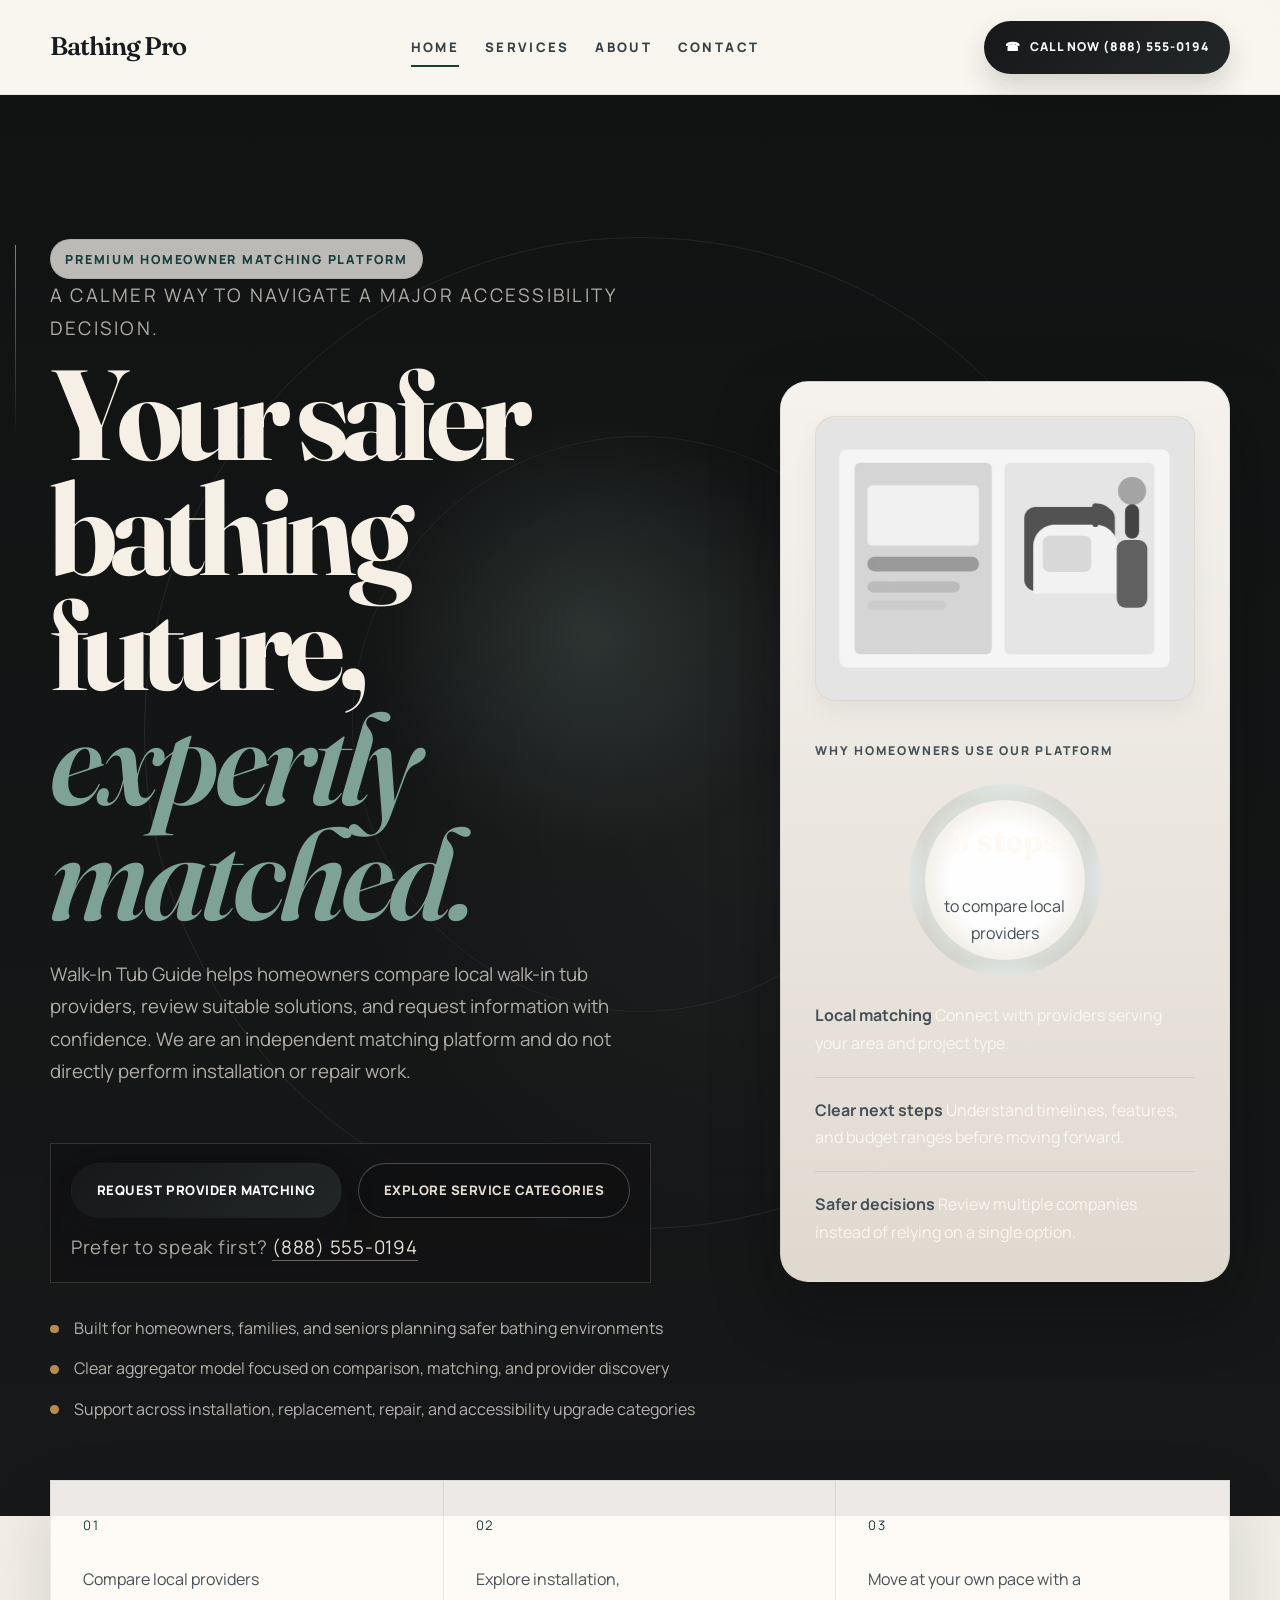
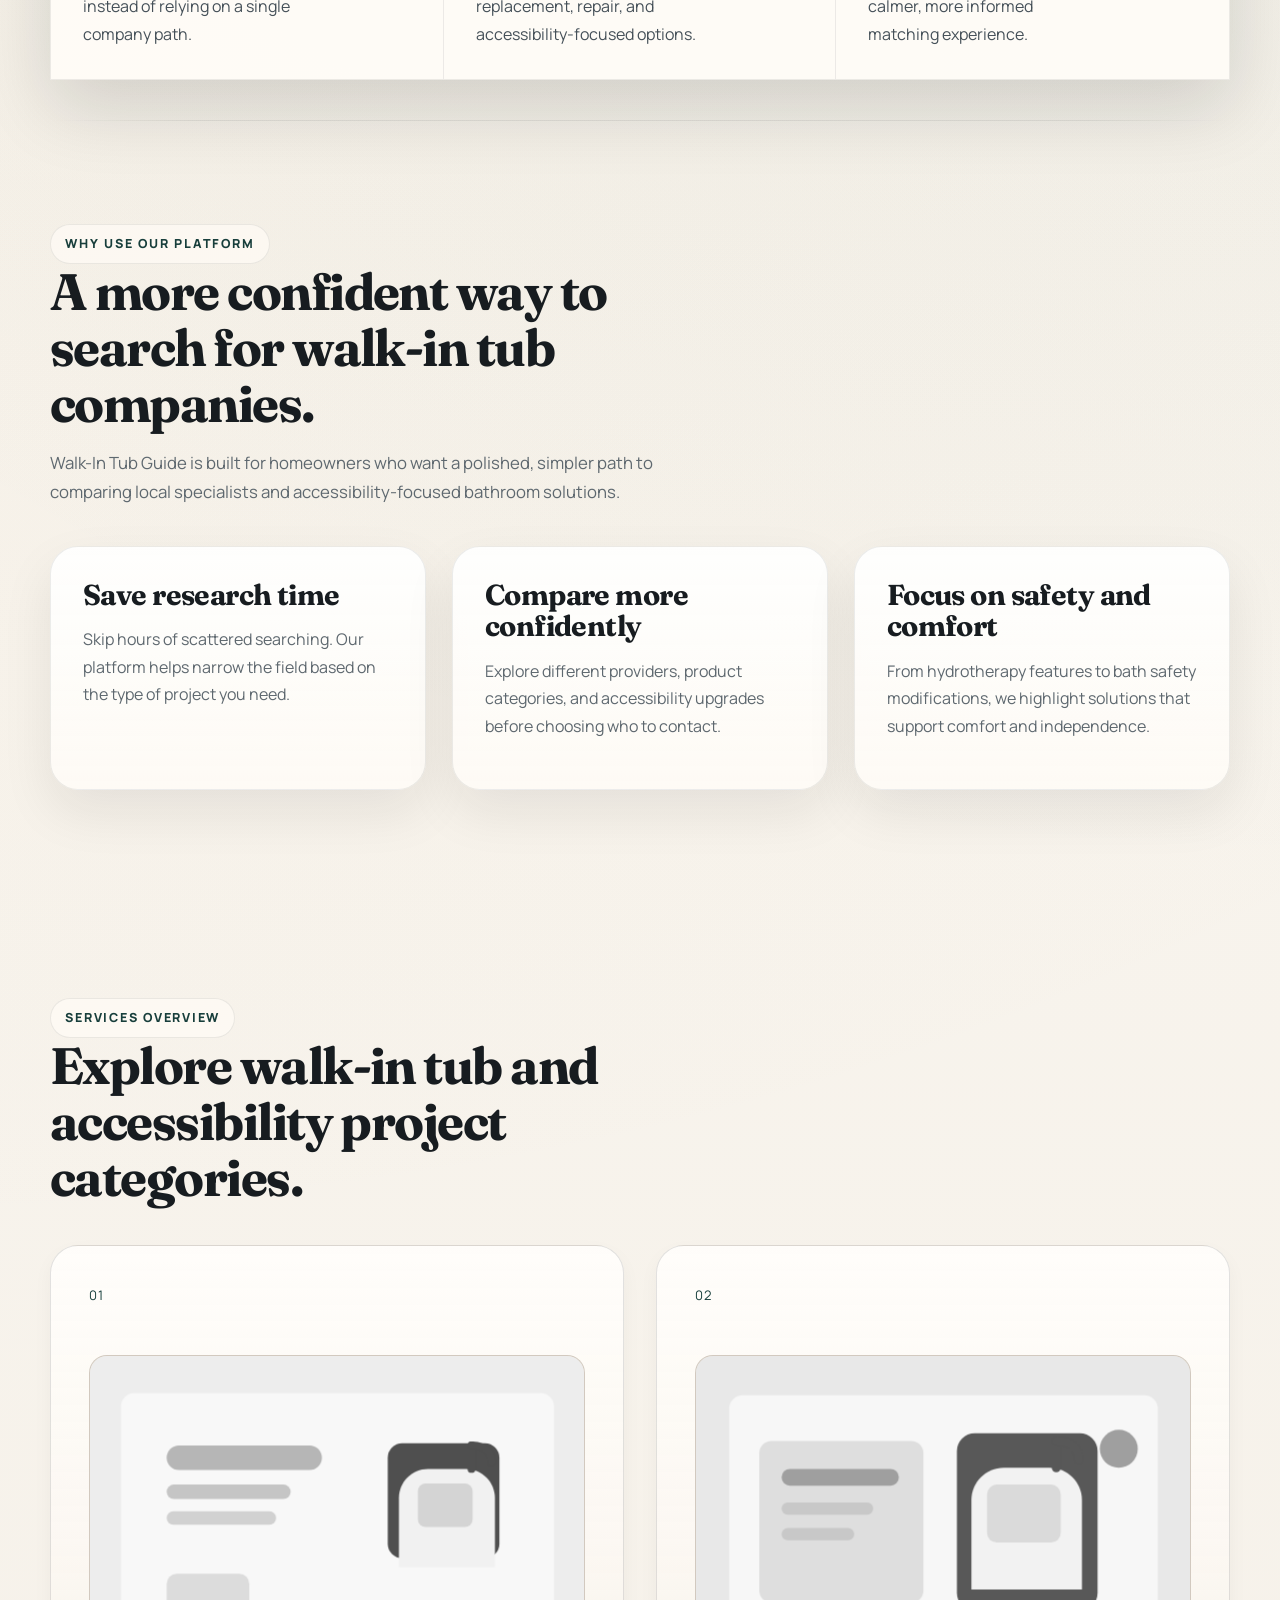
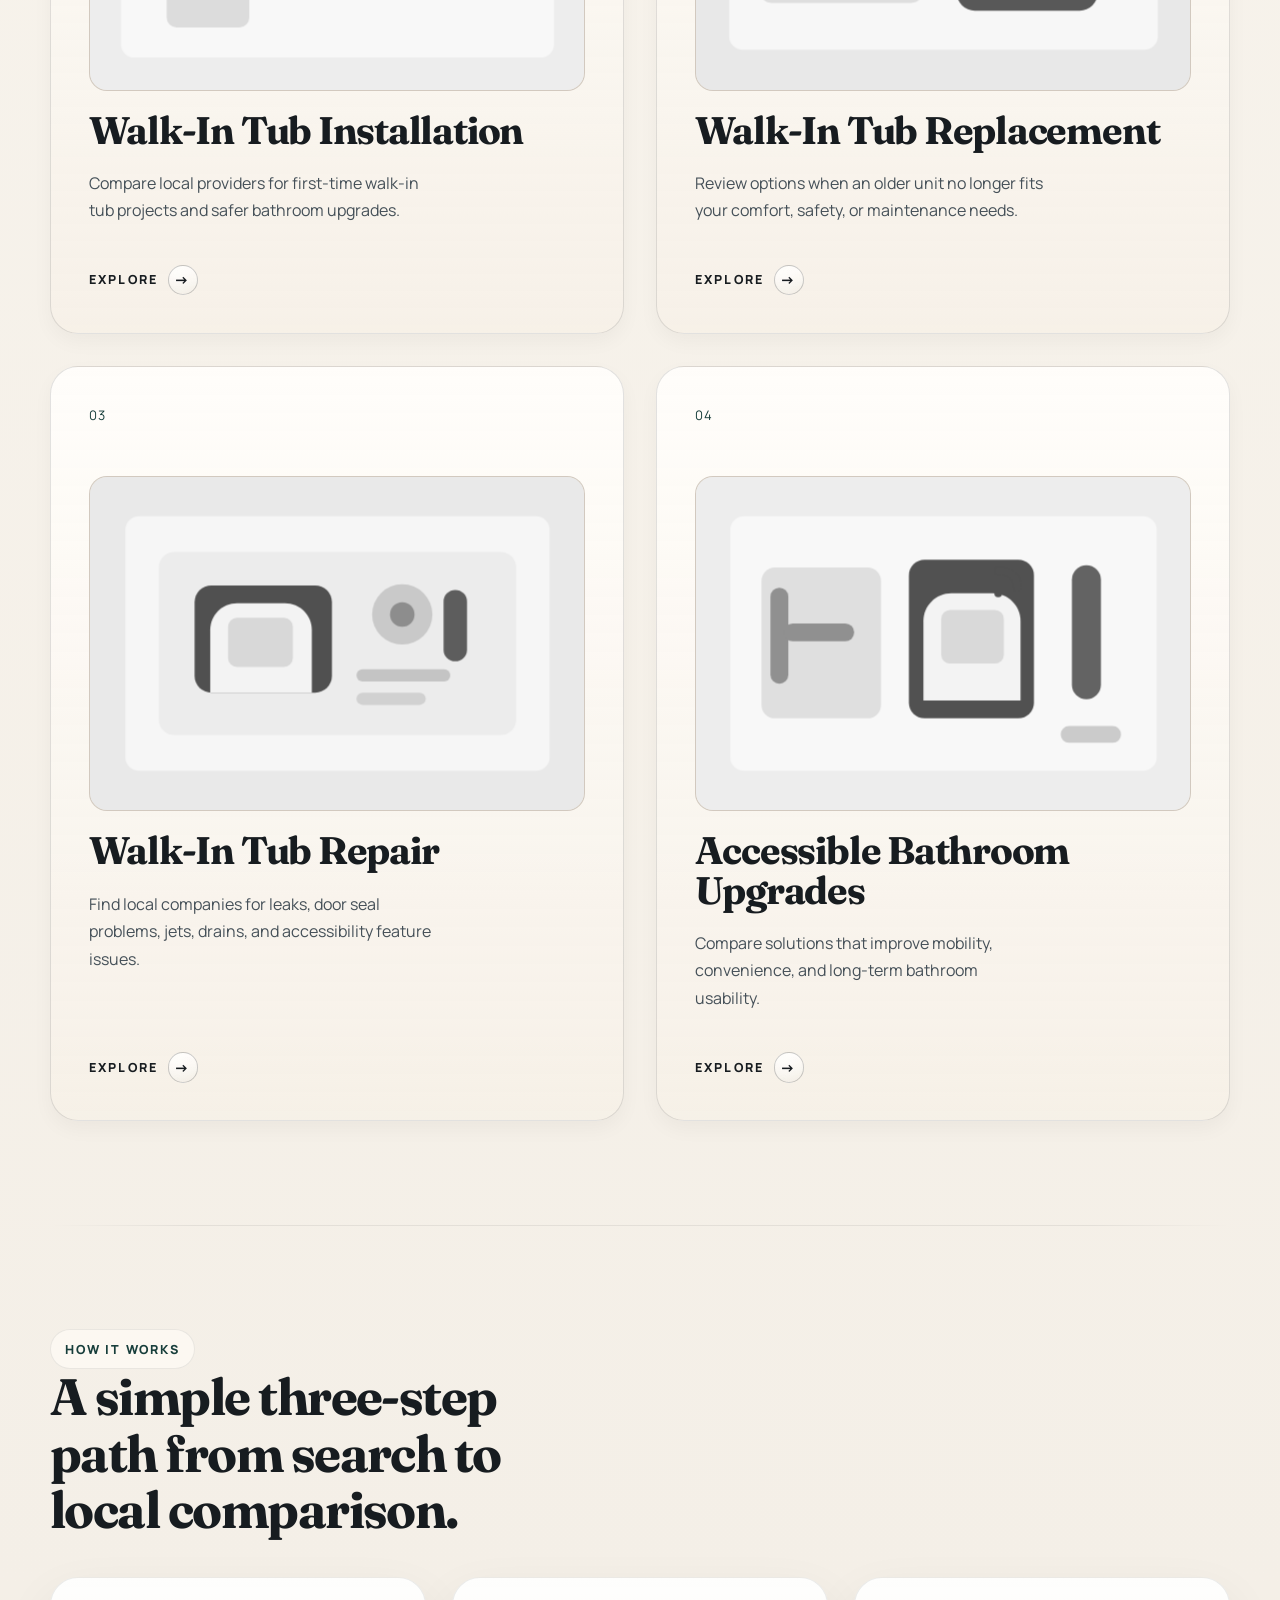
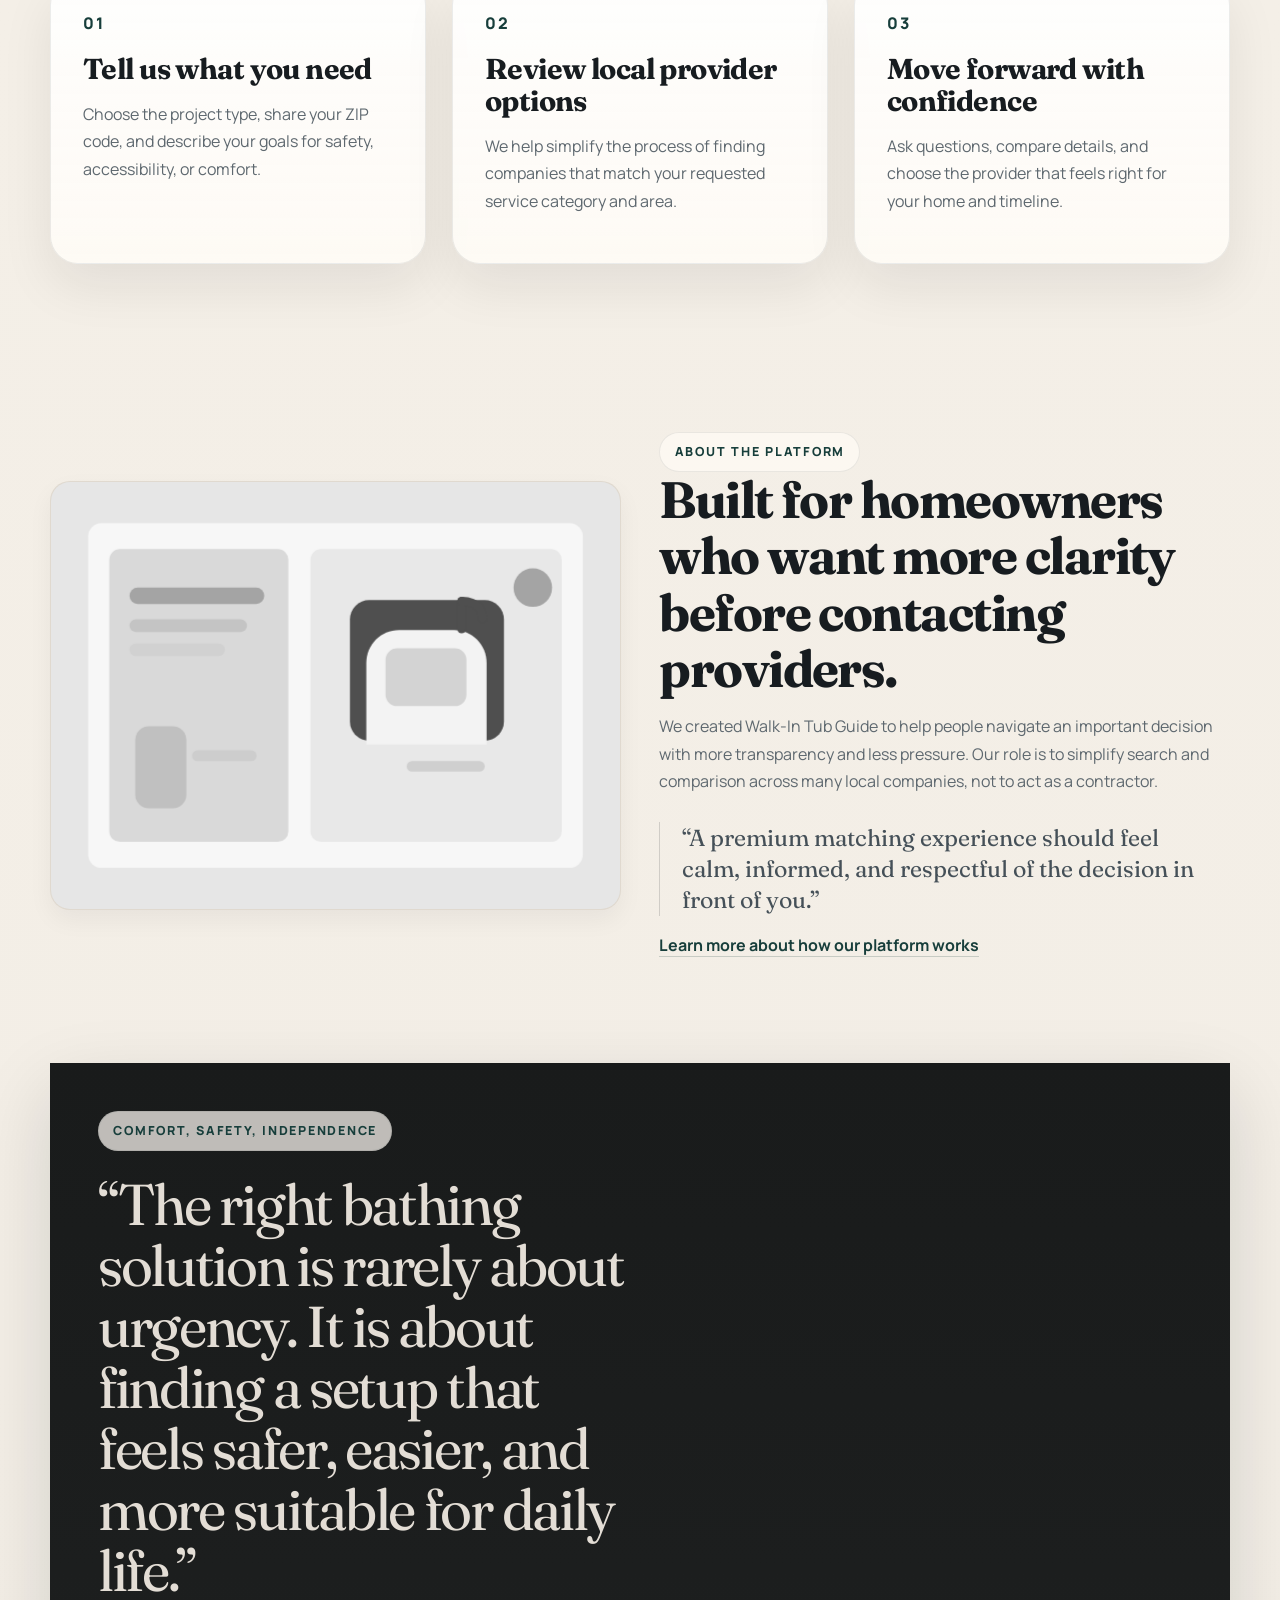
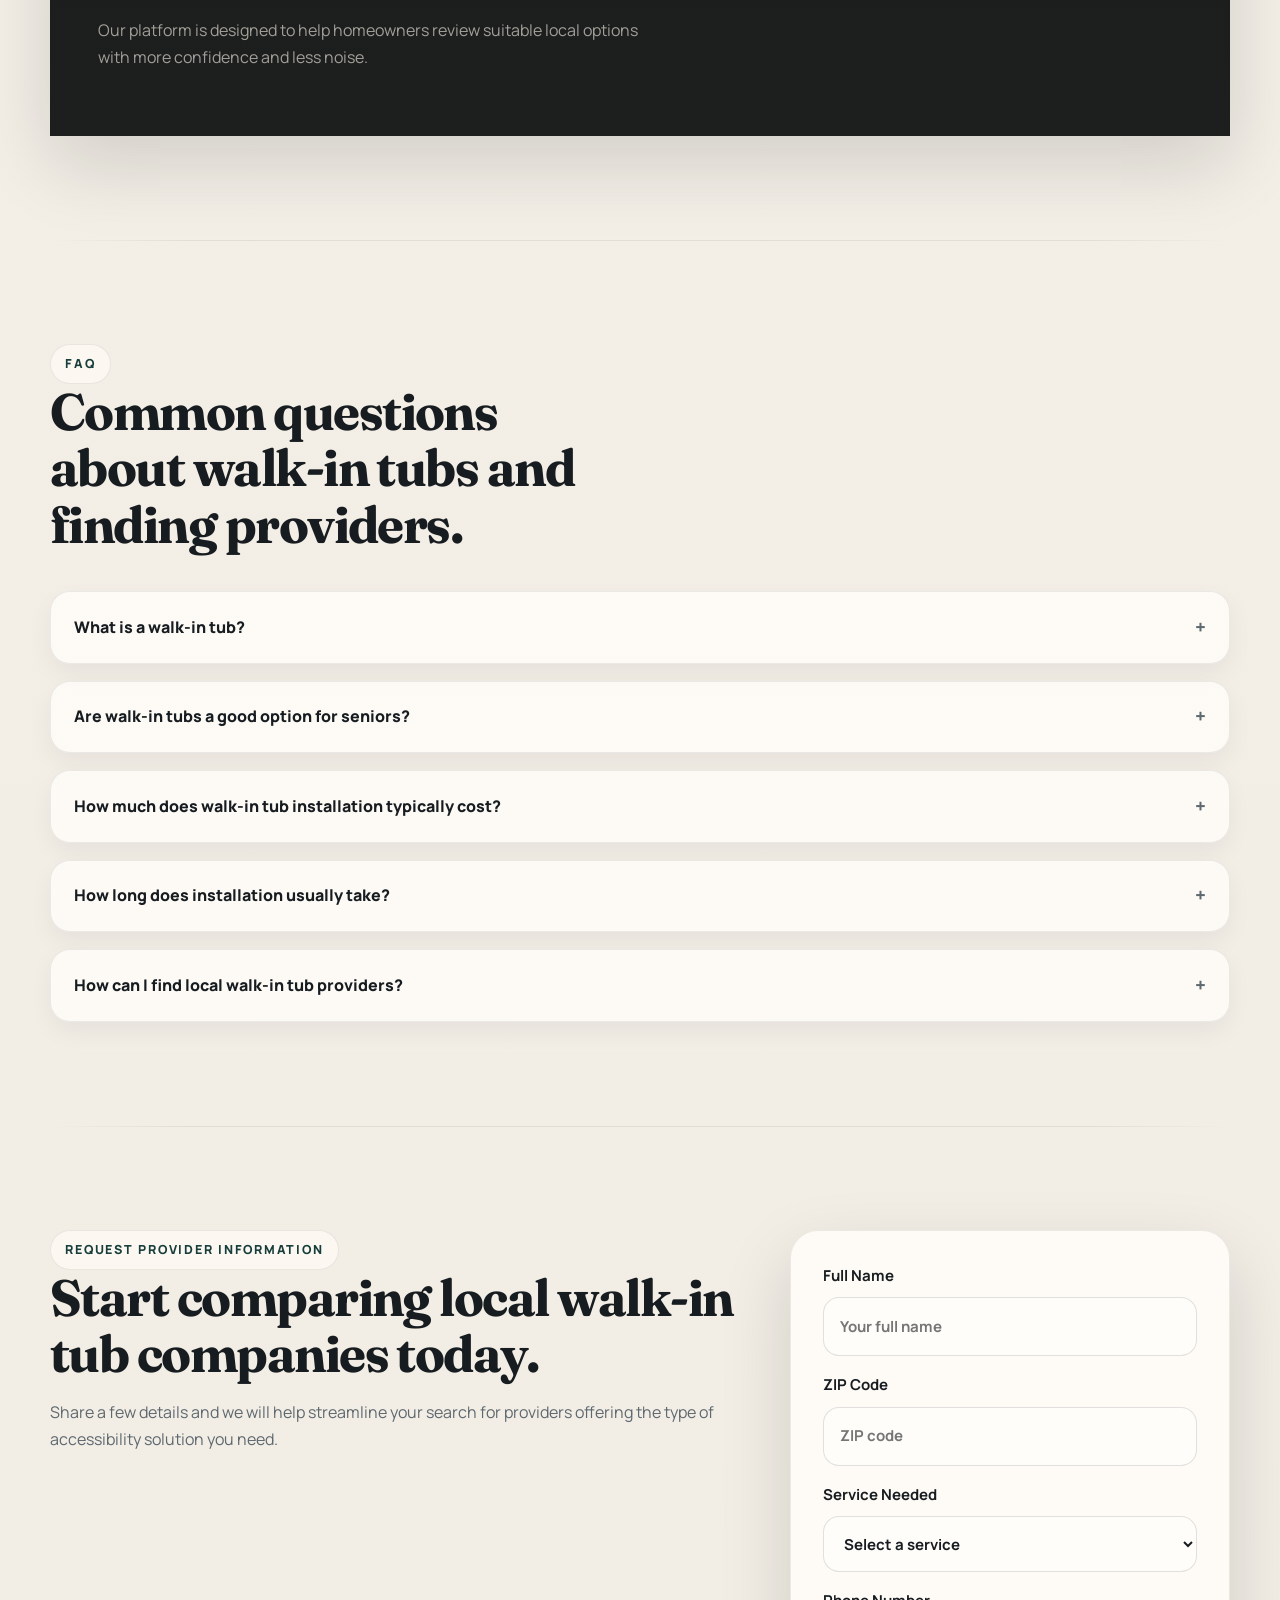
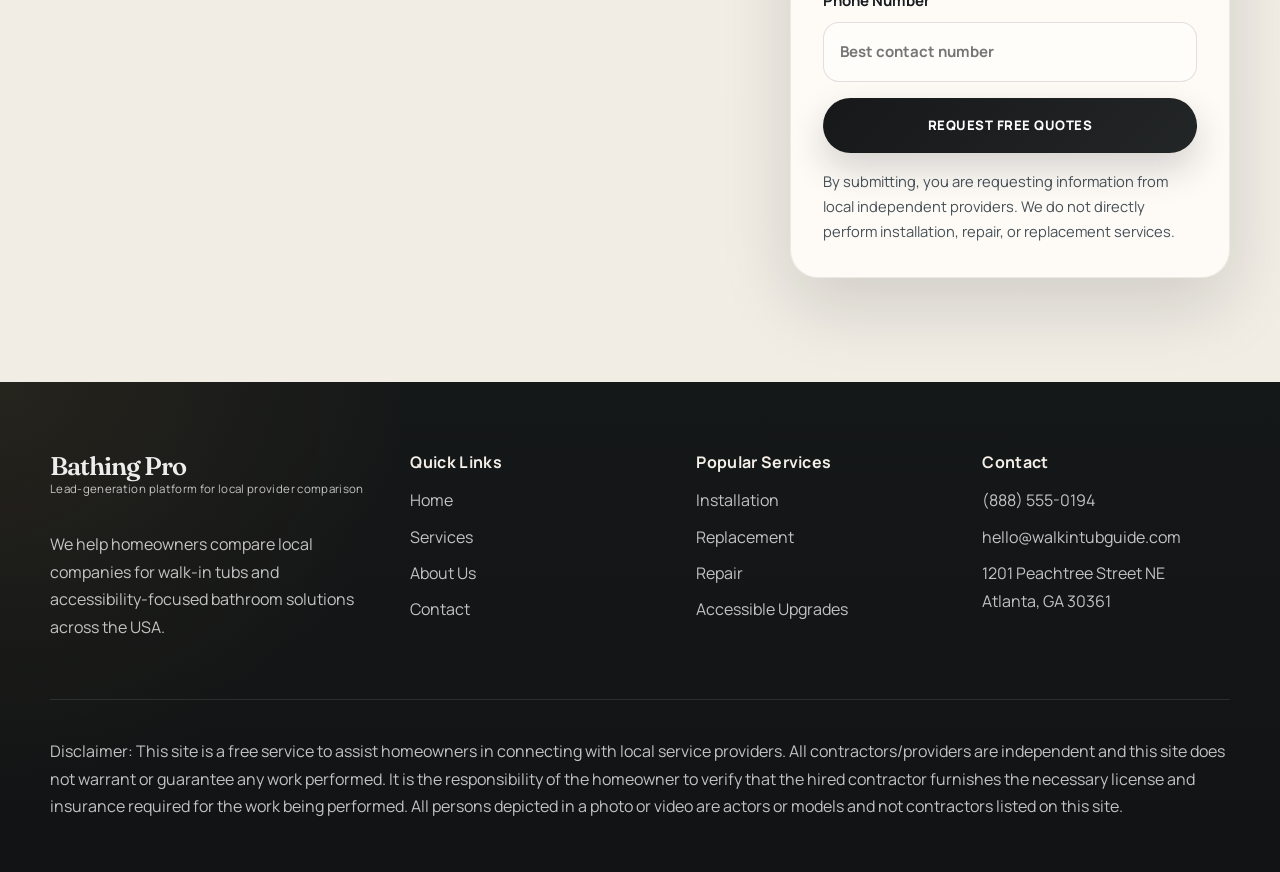
==== index.html @ f634298e "add structure and styles" ====
<!DOCTYPE html>
<html lang="en">
<head>
  <meta charset="UTF-8">
  <meta name="viewport" content="width=device-width, initial-scale=1.0">
  <title>Walk-In Tub Guide | Compare Local Walk-In Tub Providers</title>
  <meta name="description" content="Walk-In Tub Guide helps homeowners compare local walk-in tub providers, accessibility upgrades, and safer bathing solutions across the USA.">
  <link rel="preconnect" href="https://fonts.googleapis.com">
  <link rel="preconnect" href="https://fonts.gstatic.com" crossorigin>
  <link href="https://fonts.googleapis.com/css2?family=Manrope:wght@400;500;600;700;800&family=Fraunces:opsz,wght@9..144,600;9..144,700&display=swap" rel="stylesheet">
  <link rel="stylesheet" href="assets/css/style.css">
  <link rel="stylesheet" href="assets/css/home.css">
</head>
<body data-page="home">
  <header class="site-header">
    <div class="container header-shell">
      <a class="brand" href="index.html" aria-label="Bathing Pro home">
        <span class="brand-mark">WT</span>
        <span class="brand-text">
          <strong>Bathing Pro</strong>
          <small>Compare local providers with confidence</small>
        </span>
      </a>
      <nav class="site-nav" id="site-nav" aria-label="Primary navigation">
        <a href="index.html" class="is-active">Home</a>
        <a href="services.html">Services</a>
        <a href="about.html">About</a>
        <a href="contact.html">Contact</a>
      </nav>
      <div class="header-actions">
        <a class="header-phone mobile-phone" href="tel:+18885550194" aria-label="Call now">
          <span aria-hidden="true">☎</span>
        </a>
        <a class="header-phone desktop-phone" href="tel:+18885550194">
          <span aria-hidden="true">☎</span>
          <span>Call Now (888) 555-0194</span>
        </a>
        <button class="nav-toggle" type="button" aria-expanded="false" aria-controls="site-nav" aria-label="Open menu">
          <span></span>
          <span></span>
          <span></span>
        </button>
      </div>
    </div>
  </header>

  <main>
    <section class="hero-section">
      <div class="container hero-grid">
        <div class="hero-copy">
          <span class="eyebrow">Premium homeowner matching platform</span>
          <p class="hero-intro">A calmer way to navigate a major accessibility decision.</p>
          <h1>Your safer bathing future, <span class="hero-accent">expertly matched.</span></h1>
          <p>Walk-In Tub Guide helps homeowners compare local walk-in tub providers, review suitable solutions, and request information with confidence. We are an independent matching platform and do not directly perform installation or repair work.</p>
          <div class="hero-cta-cluster">
            <div class="hero-actions">
              <a class="btn btn-primary" href="#lead-form">Request Provider Matching</a>
              <a class="btn btn-secondary" href="services.html">Explore Service Categories</a>
            </div>
            <p class="hero-cta-note">Prefer to speak first? <a href="tel:+18885550194">(888) 555-0194</a></p>
          </div>
          <ul class="hero-points">
            <li>Built for homeowners, families, and seniors planning safer bathing environments</li>
            <li>Clear aggregator model focused on comparison, matching, and provider discovery</li>
            <li>Support across installation, replacement, repair, and accessibility upgrade categories</li>
          </ul>
        </div>
        <aside class="hero-card">
          <figure class="editorial-image">
            <img src="assets/images/hero-bathroom.svg" alt="Illustrated premium accessible bathroom with a walk-in tub and warm lighting.">
          </figure>
          <div class="hero-card-body">
            <p class="card-label">Why homeowners use our platform</p>
            <div class="score-ring">
              <strong>3 steps</strong>
              <span>to compare local providers</span>
            </div>
            <div class="mini-stat">
              <strong>Local matching</strong>
              <span>Connect with providers serving your area and project type.</span>
            </div>
            <div class="mini-stat">
              <strong>Clear next steps</strong>
              <span>Understand timelines, features, and budget ranges before moving forward.</span>
            </div>
            <div class="mini-stat">
              <strong>Safer decisions</strong>
              <span>Review multiple companies instead of relying on a single option.</span>
            </div>
          </div>
        </aside>
      </div>
    </section>

    <section class="section value-strip-section">
      <div class="container">
        <div class="value-strip">
          <article class="value-item">
            <span>01</span>
            <p>Compare local providers instead of relying on a single company path.</p>
          </article>
          <article class="value-item">
            <span>02</span>
            <p>Explore installation, replacement, repair, and accessibility-focused options.</p>
          </article>
          <article class="value-item">
            <span>03</span>
            <p>Move at your own pace with a calmer, more informed matching experience.</p>
          </article>
        </div>
      </div>
    </section>

    <section class="section benefits-section">
      <div class="container">
        <div class="section-heading">
          <span class="eyebrow">Why use our platform</span>
          <h2>A more confident way to search for walk-in tub companies.</h2>
          <p>Walk-In Tub Guide is built for homeowners who want a polished, simpler path to comparing local specialists and accessibility-focused bathroom solutions.</p>
        </div>
        <div class="benefit-grid">
          <article class="feature-card">
            <h3>Save research time</h3>
            <p>Skip hours of scattered searching. Our platform helps narrow the field based on the type of project you need.</p>
          </article>
          <article class="feature-card">
            <h3>Compare more confidently</h3>
            <p>Explore different providers, product categories, and accessibility upgrades before choosing who to contact.</p>
          </article>
          <article class="feature-card">
            <h3>Focus on safety and comfort</h3>
            <p>From hydrotherapy features to bath safety modifications, we highlight solutions that support comfort and independence.</p>
          </article>
        </div>
      </div>
    </section>

    <section class="section">
      <div class="container">
        <div class="section-heading">
          <span class="eyebrow">Services overview</span>
          <h2>Explore walk-in tub and accessibility project categories.</h2>
        </div>
        <div class="service-overview-grid">
          <a class="service-overview-card" href="services/walk-in-tub-installation.html">
            <span class="service-card-number">01</span>
            <figure class="service-media">
              <img src="assets/images/service-installation.svg" alt="Illustrated walk-in tub installation scene with step-in tub and premium finishes.">
            </figure>
            <h3>Walk-In Tub Installation</h3>
            <p>Compare local providers for first-time walk-in tub projects and safer bathroom upgrades.</p>
            <span class="service-link">Explore</span>
          </a>
          <a class="service-overview-card" href="services/walk-in-tub-replacement.html">
            <span class="service-card-number">02</span>
            <figure class="service-media">
              <img src="assets/images/service-replacement.svg" alt="Illustrated replacement-ready accessible bathroom with upgraded walk-in tub styling.">
            </figure>
            <h3>Walk-In Tub Replacement</h3>
            <p>Review options when an older unit no longer fits your comfort, safety, or maintenance needs.</p>
            <span class="service-link">Explore</span>
          </a>
          <a class="service-overview-card" href="services/walk-in-tub-repair.html">
            <span class="service-card-number">03</span>
            <figure class="service-media">
              <img src="assets/images/service-repair.svg" alt="Illustrated close-up of premium walk-in tub controls and accessibility hardware.">
            </figure>
            <h3>Walk-In Tub Repair</h3>
            <p>Find local companies for leaks, door seal problems, jets, drains, and accessibility feature issues.</p>
            <span class="service-link">Explore</span>
          </a>
          <a class="service-overview-card" href="services/accessible-bathroom-upgrades.html">
            <span class="service-card-number">04</span>
            <figure class="service-media">
              <img src="assets/images/service-upgrades.svg" alt="Illustrated accessible bathroom upgrade concept with seating, grab bars, and warm materials.">
            </figure>
            <h3>Accessible Bathroom Upgrades</h3>
            <p>Compare solutions that improve mobility, convenience, and long-term bathroom usability.</p>
            <span class="service-link">Explore</span>
          </a>
        </div>
      </div>
    </section>

    <section class="section how-section">
      <div class="container">
        <div class="section-heading">
          <span class="eyebrow">How it works</span>
          <h2>A simple three-step path from search to local comparison.</h2>
        </div>
        <div class="steps-grid">
          <article class="step-card">
            <span>01</span>
            <h3>Tell us what you need</h3>
            <p>Choose the project type, share your ZIP code, and describe your goals for safety, accessibility, or comfort.</p>
          </article>
          <article class="step-card">
            <span>02</span>
            <h3>Review local provider options</h3>
            <p>We help simplify the process of finding companies that match your requested service category and area.</p>
          </article>
          <article class="step-card">
            <span>03</span>
            <h3>Move forward with confidence</h3>
            <p>Ask questions, compare details, and choose the provider that feels right for your home and timeline.</p>
          </article>
        </div>
      </div>
    </section>

    <section class="section about-preview">
      <div class="container split-panel">
        <div class="about-visual">
          <figure class="editorial-image editorial-image-large">
            <img src="assets/images/lifestyle-accessibility.svg" alt="Illustrated calm, upscale accessible bathroom interior designed for comfort and independence.">
          </figure>
        </div>
        <div class="about-copy">
          <span class="eyebrow">About the platform</span>
          <h2>Built for homeowners who want more clarity before contacting providers.</h2>
          <p>We created Walk-In Tub Guide to help people navigate an important decision with more transparency and less pressure. Our role is to simplify search and comparison across many local companies, not to act as a contractor.</p>
          <blockquote class="editorial-quote">
            <p>“A premium matching experience should feel calm, informed, and respectful of the decision in front of you.”</p>
          </blockquote>
          <a class="text-link" href="about.html">Learn more about how our platform works</a>
        </div>
      </div>
    </section>

    <section class="section quote-section">
      <div class="container">
        <div class="quote-panel">
          <div class="quote-kicker">
            <span class="eyebrow">Comfort, safety, independence</span>
          </div>
          <blockquote>
            <p>“The right bathing solution is rarely about urgency. It is about finding a setup that feels safer, easier, and more suitable for daily life.”</p>
          </blockquote>
          <p class="quote-caption">Our platform is designed to help homeowners review suitable local options with more confidence and less noise.</p>
        </div>
      </div>
    </section>

    <section class="section faq-section">
      <div class="container">
        <div class="section-heading">
          <span class="eyebrow">FAQ</span>
          <h2>Common questions about walk-in tubs and finding providers.</h2>
        </div>
        <div class="faq-list">
          <article class="faq-item">
            <button type="button" class="faq-question" aria-expanded="false">What is a walk-in tub?</button>
            <div class="faq-answer">
              <p>A walk-in tub is a bathtub with a watertight door, low entry threshold, built-in seating, and safety-focused features that can make bathing easier for people with mobility concerns.</p>
            </div>
          </article>
          <article class="faq-item">
            <button type="button" class="faq-question" aria-expanded="false">Are walk-in tubs a good option for seniors?</button>
            <div class="faq-answer">
              <p>They can be a strong option for many seniors because they support easier entry, seated bathing, and optional comfort upgrades like grab bars, hand showers, and hydrotherapy features.</p>
            </div>
          </article>
          <article class="faq-item">
            <button type="button" class="faq-question" aria-expanded="false">How much does walk-in tub installation typically cost?</button>
            <div class="faq-answer">
              <p>Costs vary based on the tub model, bathroom layout, plumbing or electrical changes, and add-on features. Comparing local providers is often the best way to understand realistic pricing in your area.</p>
            </div>
          </article>
          <article class="faq-item">
            <button type="button" class="faq-question" aria-expanded="false">How long does installation usually take?</button>
            <div class="faq-answer">
              <p>Project length depends on the unit selected and the condition of the existing bathroom. Some installs are relatively quick, while more complex upgrades may take longer if additional modifications are needed.</p>
            </div>
          </article>
          <article class="faq-item">
            <button type="button" class="faq-question" aria-expanded="false">How can I find local walk-in tub providers?</button>
            <div class="faq-answer">
              <p>Our platform helps homeowners request information and compare local companies by project type, making it easier to review options without starting from scratch.</p>
            </div>
          </article>
        </div>
      </div>
    </section>

    <section class="section lead-section" id="lead-form">
      <div class="container lead-grid">
        <div>
          <span class="eyebrow">Request provider information</span>
          <h2>Start comparing local walk-in tub companies today.</h2>
          <p>Share a few details and we will help streamline your search for providers offering the type of accessibility solution you need.</p>
        </div>
        <form class="lead-form" data-form-type="lead">
          <label>
            Full Name
            <input type="text" name="name" placeholder="Your full name" required>
          </label>
          <label>
            ZIP Code
            <input type="text" name="zip" placeholder="ZIP code" required>
          </label>
          <label>
            Service Needed
            <select name="service" required>
              <option value="">Select a service</option>
              <option>Walk-In Tub Installation</option>
              <option>Walk-In Tub Replacement</option>
              <option>Walk-In Tub Repair</option>
              <option>Accessible Bathroom Upgrades</option>
            </select>
          </label>
          <label>
            Phone Number
            <input type="tel" name="phone" placeholder="Best contact number" required>
          </label>
          <button class="btn btn-primary" type="submit">Request Free Quotes</button>
          <p class="form-note">By submitting, you are requesting information from local independent providers. We do not directly perform installation, repair, or replacement services.</p>
        </form>
      </div>
    </section>
  </main>

  <footer class="site-footer">
    <div class="container footer-grid">
      <div>
        <a class="brand footer-brand" href="index.html">
          <span class="brand-mark">WT</span>
          <span class="brand-text">
            <strong>Bathing Pro</strong>
            <small>Lead-generation platform for local provider comparison</small>
          </span>
        </a>
        <p>We help homeowners compare local companies for walk-in tubs and accessibility-focused bathroom solutions across the USA.</p>
      </div>
      <div>
        <h3>Quick Links</h3>
        <ul>
          <li><a href="index.html">Home</a></li>
          <li><a href="services.html">Services</a></li>
          <li><a href="about.html">About Us</a></li>
          <li><a href="contact.html">Contact</a></li>
        </ul>
      </div>
      <div>
        <h3>Popular Services</h3>
        <ul>
          <li><a href="services/walk-in-tub-installation.html">Installation</a></li>
          <li><a href="services/walk-in-tub-replacement.html">Replacement</a></li>
          <li><a href="services/walk-in-tub-repair.html">Repair</a></li>
          <li><a href="services/accessible-bathroom-upgrades.html">Accessible Upgrades</a></li>
        </ul>
      </div>
      <div>
        <h3>Contact</h3>
        <ul>
          <li><a href="tel:+18885550194">(888) 555-0194</a></li>
          <li><a href="mailto:hello@walkintubguide.com">hello@walkintubguide.com</a></li>
          <li>1201 Peachtree Street NE<br>Atlanta, GA 30361</li>
        </ul>
      </div>
    </div>
    <div class="container footer-legal">
      <p>Disclaimer: This site is a free service to assist homeowners in connecting with local service providers. All contractors/providers are independent and this site does not warrant or guarantee any work performed. It is the responsibility of the homeowner to verify that the hired contractor furnishes the necessary license and insurance required for the work being performed. All persons depicted in a photo or video are actors or models and not contractors listed on this site.</p>
    </div>
  </footer>

  <script type="application/ld+json">
    {
      "@context": "https://schema.org",
      "@type": "FAQPage",
      "mainEntity": [
        {
          "@type": "Question",
          "name": "What is a walk-in tub?",
          "acceptedAnswer": {
            "@type": "Answer",
            "text": "A walk-in tub is a bathtub with a watertight door, low entry threshold, built-in seating, and safety-focused features that can make bathing easier for people with mobility concerns."
          }
        },
        {
          "@type": "Question",
          "name": "Are walk-in tubs a good option for seniors?",
          "acceptedAnswer": {
            "@type": "Answer",
            "text": "They can be a strong option for many seniors because they support easier entry, seated bathing, and optional comfort upgrades like grab bars, hand showers, and hydrotherapy features."
          }
        },
        {
          "@type": "Question",
          "name": "How much does walk-in tub installation typically cost?",
          "acceptedAnswer": {
            "@type": "Answer",
            "text": "Costs vary based on the tub model, bathroom layout, plumbing or electrical changes, and add-on features. Comparing local providers is often the best way to understand realistic pricing in your area."
          }
        },
        {
          "@type": "Question",
          "name": "How long does installation usually take?",
          "acceptedAnswer": {
            "@type": "Answer",
            "text": "Project length depends on the unit selected and the condition of the existing bathroom. Some installs are relatively quick, while more complex upgrades may take longer if additional modifications are needed."
          }
        },
        {
          "@type": "Question",
          "name": "How can I find local walk-in tub providers?",
          "acceptedAnswer": {
            "@type": "Answer",
            "text": "Our platform helps homeowners request information and compare local companies by project type, making it easier to review options without starting from scratch."
          }
        }
      ]
    }
  </script>
  <script src="assets/js/main.js" defer></script>
  <script src="assets/js/home.js" defer></script>
</body>
</html>
---- assets/css/style.css ----
:root {
  --bg: #f4efe7;
  --surface: rgba(255, 251, 246, 0.86);
  --surface-strong: #fffdfa;
  --surface-alt: #ece2d3;
  --surface-dark: #161819;
  --text: #171c20;
  --muted: #5e686f;
  --muted-strong: #455058;
  --line: rgba(23, 28, 32, 0.1);
  --line-strong: rgba(23, 28, 32, 0.18);
  --brand: #255f58;
  --brand-deep: #173e3b;
  --accent: #b88b4a;
  --accent-soft: rgba(184, 139, 74, 0.12);
  --shadow-xs: 0 10px 24px rgba(21, 27, 31, 0.05);
  --shadow: 0 22px 52px rgba(21, 27, 31, 0.08);
  --shadow-strong: 0 28px 72px rgba(17, 23, 28, 0.14);
  --radius: 28px;
  --radius-sm: 20px;
  --container: 1180px;
  --section-border: rgba(23, 28, 32, 0.08);
  --ease-premium: cubic-bezier(0.22, 0.61, 0.36, 1);
  --ease-soft: cubic-bezier(0.2, 0.8, 0.2, 1);
}

*,
*::before,
*::after {
  box-sizing: border-box;
}

html {
  scroll-behavior: smooth;
}

body {
  margin: 0;
  font-family: "Manrope", sans-serif;
  color: var(--text);
  background:
    radial-gradient(circle at top left, rgba(184, 139, 74, 0.09), transparent 32%),
    radial-gradient(circle at top right, rgba(37, 95, 88, 0.08), transparent 28%),
    linear-gradient(180deg, #fbf8f2 0%, #f4efe7 54%, #f1ece4 100%);
  line-height: 1.72;
  text-rendering: optimizeLegibility;
  -webkit-font-smoothing: antialiased;
}

img {
  max-width: 100%;
  display: block;
}

::selection {
  background: rgba(37, 95, 88, 0.18);
}

a {
  color: inherit;
  text-decoration: none;
}

button,
input,
select,
textarea {
  font: inherit;
}

.container {
  width: min(calc(100% - 2rem), var(--container));
  margin: 0 auto;
}

.section {
  padding: 6.5rem 0;
  position: relative;
}

.eyebrow {
  display: inline-flex;
  align-items: center;
  gap: 0.5rem;
  padding: 0.52rem 0.9rem;
  border-radius: 999px;
  background: rgba(255, 251, 246, 0.72);
  border: 1px solid rgba(23, 28, 32, 0.08);
  color: var(--brand-deep);
  font-size: 0.78rem;
  font-weight: 800;
  letter-spacing: 0.14em;
  text-transform: uppercase;
}

h1,
h2,
h3 {
  margin: 0 0 1rem;
  line-height: 1.1;
}

h1,
h2 {
  font-family: "Fraunces", serif;
  letter-spacing: -0.03em;
}

h1 {
  font-size: clamp(2.6rem, 6vw, 5rem);
}

h2 {
  font-size: clamp(2rem, 4vw, 3.4rem);
}

h3 {
  font-size: 1.22rem;
  letter-spacing: -0.02em;
}

p,
li {
  color: var(--muted);
  font-size: 1rem;
}

ul,
ol {
  margin: 0;
  padding-left: 1.2rem;
}

.btn {
  display: inline-flex;
  align-items: center;
  justify-content: center;
  gap: 0.5rem;
  min-height: 3.45rem;
  padding: 0.92rem 1.55rem;
  border-radius: 999px;
  border: 1px solid transparent;
  font-weight: 800;
  letter-spacing: 0.04em;
  text-transform: uppercase;
  font-size: 0.82rem;
  transition: transform 0.35s var(--ease-premium), box-shadow 0.35s var(--ease-premium), background 0.35s var(--ease-premium), border-color 0.35s var(--ease-premium), color 0.35s var(--ease-premium);
}

.btn:hover {
  transform: translateY(-3px);
}

.btn:active {
  transform: translateY(-1px);
}

.btn-primary {
  background: linear-gradient(135deg, var(--surface-dark) 0%, #232627 100%);
  color: #fff;
  box-shadow: 0 16px 36px rgba(22, 24, 25, 0.18);
  position: relative;
  overflow: hidden;
}

.btn-secondary {
  background: rgba(255, 253, 250, 0.72);
  border-color: rgba(23, 28, 32, 0.14);
  color: var(--text);
  position: relative;
}

.btn-primary:hover {
  box-shadow: 0 18px 42px rgba(22, 24, 25, 0.24);
}

.btn-secondary:hover {
  background: rgba(255, 253, 250, 0.96);
  border-color: rgba(23, 28, 32, 0.22);
}

.btn-primary::before {
  content: "";
  position: absolute;
  top: 0;
  bottom: 0;
  left: -130%;
  width: 120%;
  background: linear-gradient(100deg, transparent, rgba(255, 255, 255, 0.22), transparent);
  pointer-events: none;
  transition: transform 0.8s var(--ease-soft);
}

.btn-primary:hover::before {
  transform: translateX(170%);
}

.btn-secondary::after {
  content: "";
  position: absolute;
  left: 1rem;
  right: 1rem;
  bottom: 0.62rem;
  height: 1px;
  background: rgba(23, 28, 32, 0.26);
  transform: scaleX(0);
  transform-origin: left;
  transition: transform 0.35s var(--ease-premium);
}

.btn-secondary:hover::after {
  transform: scaleX(1);
}

.text-link {
  color: var(--brand-deep);
  font-weight: 700;
  border-bottom: 1px solid rgba(23, 62, 59, 0.2);
  transition: border-color 0.2s ease, color 0.2s ease;
}

.text-link:hover {
  border-color: rgba(23, 62, 59, 0.65);
}

a:focus-visible,
button:focus-visible,
input:focus-visible,
select:focus-visible,
textarea:focus-visible {
  outline: 3px solid rgba(37, 95, 88, 0.18);
  outline-offset: 3px;
}

.site-header {
  position: sticky;
  top: 0;
  z-index: 50;
  backdrop-filter: blur(14px);
  background: rgba(251, 248, 242, 0.88);
  border-bottom: 1px solid rgba(23, 28, 32, 0.08);
  transition: background 0.3s ease, box-shadow 0.3s ease, border-color 0.3s ease;
}

.site-header.is-scrolled {
  box-shadow: 0 12px 30px rgba(17, 27, 34, 0.07);
}

.header-shell {
  display: flex;
  align-items: center;
  justify-content: space-between;
  gap: 1rem;
  min-height: 5.9rem;
}

.brand {
  display: inline-flex;
  align-items: center;
  gap: 0.9rem;
  min-width: 0;
}

.brand-mark {
  display: grid;
  place-items: center;
  width: 3rem;
  height: 3rem;
  border-radius: 1rem;
  background: linear-gradient(135deg, #1f4e49 0%, #b88b4a 100%);
  color: #fff;
  font-weight: 800;
  box-shadow: 0 12px 25px rgba(23, 62, 59, 0.18);
}

.brand-text {
  display: flex;
  flex-direction: column;
}

.brand-text strong {
  font-family: "Fraunces", serif;
  font-weight: 600;
  font-size: 1.6rem;
  letter-spacing: -0.04em;
  line-height: 1;
}

.brand-text small {
  color: var(--muted);
  font-size: 0.72rem;
  letter-spacing: 0.03em;
}

/* Premium wordmark logo (BathingPro-like) */
.brand {
  gap: 0;
}

.brand-mark {
  display: none;
}

.site-header .brand-text small {
  display: none;
}

.site-footer .brand-text strong {
  color: rgba(255, 255, 255, 0.92);
}

.site-nav {
  display: flex;
  align-items: center;
  gap: 1.6rem;
  transition: opacity 0.3s ease, transform 0.3s ease;
}

.site-nav a {
  position: relative;
  font-weight: 800;
  font-size: 0.82rem;
  letter-spacing: 0.18em;
  text-transform: uppercase;
  color: #354147;
  transition: color 0.3s var(--ease-premium);
}

.site-nav a::after {
  content: "";
  position: absolute;
  left: 0;
  bottom: -0.52rem;
  width: 100%;
  height: 1.5px;
  background: var(--brand-deep);
  transform: scaleX(0);
  transform-origin: left;
  opacity: 0;
  transition: transform 0.45s var(--ease-premium), opacity 0.35s var(--ease-premium);
}

.site-nav a:hover::after,
.site-nav a.is-active::after {
  transform: scaleX(1);
  opacity: 1;
}

.site-nav a:hover {
  color: #1f2f36;
}

.header-actions {
  display: flex;
  align-items: center;
  gap: 0.75rem;
}

.header-phone {
  display: inline-flex;
  align-items: center;
  justify-content: center;
  gap: 0.55rem;
  border-radius: 999px;
  background: linear-gradient(135deg, var(--surface-dark), #242728);
  color: #fff;
  font-weight: 800;
  letter-spacing: 0.08em;
  text-transform: uppercase;
  font-size: 0.76rem;
  box-shadow: 0 14px 28px rgba(22, 24, 25, 0.16);
  transition: transform 0.25s ease, box-shadow 0.25s ease, background 0.25s ease;
}

.header-phone:hover {
  transform: translateY(-2px);
  box-shadow: 0 18px 34px rgba(22, 24, 25, 0.22);
}

.desktop-phone {
  min-height: 3.3rem;
  padding: 0.9rem 1.3rem;
}

.mobile-phone {
  display: none;
  width: 2.9rem;
  height: 2.9rem;
  font-size: 1.1rem;
}

.nav-toggle {
  display: none;
  width: 2.9rem;
  height: 2.9rem;
  border: 1px solid rgba(23, 28, 32, 0.12);
  border-radius: 0.9rem;
  background: rgba(255, 253, 250, 0.92);
  padding: 0;
}

.nav-toggle span {
  display: block;
  width: 1.1rem;
  height: 2px;
  margin: 0.24rem auto;
  background: var(--text);
  border-radius: 999px;
}

.page-hero,
.hero-section {
  position: relative;
  overflow: hidden;
}

.page-hero {
  padding: 7.8rem 0 4.8rem;
}

.page-hero p {
  max-width: 52rem;
  font-size: 1.08rem;
}

.section-heading {
  margin-bottom: 2.4rem;
  max-width: 50rem;
}

.section-heading h2 {
  max-width: 16ch;
}

.section-heading p {
  font-size: 1.05rem;
  max-width: 42rem;
}

.feature-card,
.service-card,
.detail-card,
.contact-card,
.contact-info-card,
.cta-box,
.hero-card,
.service-overview-card,
.step-card {
  background:
    linear-gradient(180deg, rgba(255, 255, 255, 0.9) 0%, rgba(255, 252, 247, 0.84) 100%);
  border: 1px solid rgba(23, 28, 32, 0.08);
  border-radius: var(--radius);
  box-shadow: var(--shadow);
  transition: transform 0.42s var(--ease-premium), box-shadow 0.42s var(--ease-premium), border-color 0.42s var(--ease-premium), background 0.42s var(--ease-premium);
}

.feature-card,
.service-card,
.detail-card,
.contact-info-card,
.step-card,
.service-overview-card {
  padding: 2rem;
}

.split-panel {
  display: grid;
  grid-template-columns: 1fr 1fr;
  gap: 2.4rem;
  align-items: center;
}

.editorial-image {
  margin: 0;
  overflow: hidden;
  border-radius: calc(var(--radius) - 8px);
  border: 1px solid rgba(255, 255, 255, 0.08);
  background: #ddd6cb;
  box-shadow: var(--shadow-xs);
}

.editorial-image img,
.service-media img,
.service-category-media img {
  width: 100%;
  height: 100%;
  object-fit: cover;
  filter: grayscale(100%);
  transform: scale(1.015);
  transition: filter 0.75s ease, transform 0.75s ease;
  will-change: filter, transform;
}

.editorial-image:hover img,
.editorial-image:focus-within img,
.service-overview-card:hover .service-media img,
.service-overview-card:focus-within .service-media img,
.service-card:hover .service-category-media img,
.service-card:focus-within .service-category-media img {
  filter: grayscale(0%);
  transform: scale(1.045);
}

@media (prefers-reduced-motion: reduce) {
  .editorial-image img,
  .service-media img,
  .service-category-media img {
    transition: none;
    transform: none;
    filter: grayscale(0%);
  }
}

.lead-form,
.contact-form {
  display: grid;
  gap: 1rem;
}

.lead-form label,
.contact-form label {
  display: grid;
  gap: 0.52rem;
  color: var(--text);
  font-weight: 700;
  font-size: 0.94rem;
}

.lead-form input,
.lead-form select,
.lead-form textarea,
.contact-form input,
.contact-form select,
.contact-form textarea {
  width: 100%;
  border: 1px solid rgba(23, 28, 32, 0.13);
  border-radius: 1rem;
  min-height: 3.4rem;
  padding: 0.98rem 1rem;
  background: rgba(255, 253, 250, 0.96);
  color: var(--text);
  transition: border-color 0.2s ease, box-shadow 0.2s ease, background 0.2s ease;
}

.lead-form input:focus,
.lead-form select:focus,
.lead-form textarea:focus,
.contact-form input:focus,
.contact-form select:focus,
.contact-form textarea:focus {
  outline: none;
  border-color: rgba(37, 95, 88, 0.42);
  box-shadow: 0 0 0 4px rgba(37, 95, 88, 0.1);
  background: #fffdfa;
}

.form-note {
  margin: 0;
  font-size: 0.92rem;
  color: var(--muted-strong);
}

.site-footer {
  background:
    radial-gradient(circle at top left, rgba(184, 139, 74, 0.1), transparent 30%),
    linear-gradient(180deg, #151818 0%, #111314 100%);
  color: rgba(255, 255, 255, 0.88);
  padding-top: 4.5rem;
}

.site-footer .brand-mark {
  background: linear-gradient(135deg, #d2b080 0%, #4b665f 100%);
  color: #131617;
}

.site-footer p,
.site-footer li,
.site-footer a,
.site-footer small {
  color: rgba(255, 255, 255, 0.74);
}

.footer-grid {
  display: grid;
  grid-template-columns: 1.3fr 1fr 1fr 1fr;
  gap: 2.4rem;
}

.footer-grid ul {
  list-style: none;
  padding: 0;
}

.footer-grid li + li {
  margin-top: 0.55rem;
}

.footer-brand {
  margin-bottom: 1rem;
}

.site-footer h3 {
  margin-bottom: 1rem;
  color: #f4efe8;
  font-size: 1rem;
  letter-spacing: 0.02em;
}

.footer-legal {
  margin-top: 2.6rem;
  padding: 1.4rem 0 2.2rem;
  border-top: 1px solid rgba(255, 255, 255, 0.1);
}

.faq-list {
  display: grid;
  gap: 1.05rem;
}

.faq-item {
  border: 1px solid rgba(23, 28, 32, 0.08);
  border-radius: 1.25rem;
  background: rgba(255, 253, 249, 0.84);
  overflow: hidden;
  box-shadow: var(--shadow-xs);
  transition: border-color 0.25s ease, box-shadow 0.25s ease, transform 0.25s ease;
}

.faq-question {
  width: 100%;
  text-align: left;
  padding: 1.35rem 1.45rem;
  border: 0;
  background: transparent;
  color: var(--text);
  font-weight: 800;
  position: relative;
}

.faq-question::after {
  content: "+";
  position: absolute;
  right: 1.45rem;
  top: 50%;
  transform: translateY(-50%);
  color: var(--muted);
  font-size: 1.2rem;
  transition: transform 0.25s ease, color 0.25s ease;
}

.faq-answer {
  display: none;
  padding: 0 1.45rem 1.35rem;
}

.faq-item.is-open .faq-answer {
  display: block;
}

.faq-item.is-open {
  border-color: rgba(23, 62, 59, 0.18);
  box-shadow: var(--shadow);
}

.faq-item.is-open .faq-question::after {
  transform: translateY(-50%) rotate(45deg);
  color: var(--brand-deep);
}

.page-reveal {
  opacity: 0;
  transform: translateY(26px) scale(0.992);
  transition: opacity 0.8s var(--ease-soft), transform 0.8s var(--ease-soft);
}

.page-reveal.is-visible {
  opacity: 1;
  transform: translateY(0) scale(1);
}

.feature-card:hover,
.detail-card:hover,
.contact-card:hover,
.contact-info-card:hover,
.step-card:hover {
  transform: translateY(-5px);
  box-shadow: 0 24px 48px rgba(14, 19, 24, 0.13);
  border-color: rgba(23, 62, 59, 0.16);
}

@media (max-width: 980px) {
  body.menu-open {
    overflow: hidden;
  }

  .site-nav {
    position: absolute;
    top: calc(100% + 0.75rem);
    left: 1rem;
    right: 1rem;
    display: flex;
    flex-direction: column;
    align-items: stretch;
    gap: 0;
    padding: 1rem 1.1rem;
    border-radius: 1.25rem;
    background: rgba(255, 252, 248, 0.98);
    border: 1px solid rgba(23, 28, 32, 0.08);
    box-shadow: var(--shadow-strong);
    opacity: 0;
    pointer-events: none;
    transform: translateY(-8px);
  }

  .site-nav.is-open {
    opacity: 1;
    pointer-events: auto;
    transform: translateY(0);
  }

  .site-nav a {
    padding: 0.95rem 0;
  }

  .desktop-phone {
    display: none;
  }

  .mobile-phone,
  .nav-toggle {
    display: inline-flex;
    align-items: center;
    justify-content: center;
  }

  .split-panel,
  .footer-grid {
    grid-template-columns: 1fr 1fr;
  }
}

@media (max-width: 720px) {
  .section {
    padding: 4.5rem 0;
  }

  .header-shell {
    min-height: 5rem;
  }

  .brand-text small {
    display: none;
  }

  .brand-text strong {
    font-size: 1.35rem;
  }

  .page-hero {
    padding: 6.6rem 0 4rem;
  }

  .section-heading h2 {
    max-width: 100%;
  }

  .feature-card,
  .service-card,
  .detail-card,
  .contact-info-card,
  .step-card,
  .service-overview-card {
    padding: 1.5rem;
  }

  .split-panel,
  .footer-grid {
    grid-template-columns: 1fr;
  }
}

@media (prefers-reduced-motion: reduce) {
  html {
    scroll-behavior: auto;
  }

  .btn,
  .header-phone,
  .feature-card,
  .service-card,
  .detail-card,
  .contact-card,
  .contact-info-card,
  .service-overview-card,
  .step-card,
  .site-nav,
  .site-nav a,
  .site-nav a::after,
  .page-reveal {
    transition: none !important;
    animation: none !important;
    transform: none !important;
  }
}
---- assets/css/home.css ----
.hero-section {
  padding: 0 0 5.8rem;
  background:
    radial-gradient(circle at 46% 38%, rgba(112, 138, 131, 0.24), transparent 20%),
    radial-gradient(circle at 58% 52%, rgba(255, 255, 255, 0.04), transparent 38%),
    linear-gradient(180deg, #111212 0%, #171819 100%);
  color: rgba(255, 249, 242, 0.92);
}

.hero-section::before {
  content: "";
  position: absolute;
  inset: 10% auto auto 50%;
  width: 62rem;
  height: 62rem;
  border-radius: 50%;
  border: 1px solid rgba(255, 255, 255, 0.08);
  transform: translateX(-50%);
  pointer-events: none;
}

.hero-section::after {
  content: "";
  position: absolute;
  inset: 24% auto auto 50%;
  width: 36rem;
  height: 36rem;
  border-radius: 50%;
  border: 1px solid rgba(255, 255, 255, 0.06);
  transform: translateX(-50%);
  pointer-events: none;
}

.hero-grid {
  display: grid;
  grid-template-columns: minmax(0, 1.2fr) minmax(320px, 0.8fr);
  gap: 3.4rem;
  align-items: center;
  min-height: min(100svh, 980px);
  padding-top: 9rem;
}

.hero-intro {
  margin: 0 0 0.8rem;
  color: rgba(210, 219, 213, 0.82);
  font-size: 0.95rem;
  letter-spacing: 0.12em;
  text-transform: uppercase;
}

.hero-copy {
  position: relative;
  z-index: 1;
  max-width: 52rem;
}

.hero-copy::before {
  content: "";
  position: absolute;
  left: -2.2rem;
  top: 0.35rem;
  width: 1px;
  height: 12rem;
  background: linear-gradient(180deg, rgba(202, 175, 130, 0.7), rgba(202, 175, 130, 0));
}

.hero-copy h1 {
  max-width: 10ch;
  margin-bottom: 1.6rem;
  color: #f5efe6;
  font-size: clamp(3.8rem, 10vw, 8.6rem);
  line-height: 0.9;
  letter-spacing: -0.055em;
}

.hero-accent {
  display: block;
  color: #7ea295;
  font-style: italic;
  font-weight: 600;
  letter-spacing: -0.035em;
}

.hero-copy p {
  max-width: 39rem;
  font-size: 1.17rem;
  color: rgba(221, 216, 208, 0.78);
}

.hero-cta-cluster {
  display: inline-flex;
  flex-direction: column;
  gap: 0.85rem;
  margin: 2.35rem 0 2rem;
  padding: 1.15rem 1.25rem;
  border: 1px solid rgba(255, 255, 255, 0.14);
  background: rgba(14, 15, 16, 0.45);
  backdrop-filter: blur(4px);
}

.hero-actions {
  display: flex;
  gap: 1rem;
  margin: 0;
}

.hero-actions .btn {
  min-width: 14.7rem;
}

.hero-actions .btn-secondary {
  background: rgba(14, 15, 16, 0.5);
  color: rgba(244, 238, 228, 0.92);
  border-color: rgba(255, 255, 255, 0.24);
}

.hero-actions .btn-secondary::after {
  background: rgba(244, 238, 228, 0.72);
}

.hero-actions .btn-secondary:hover {
  background: rgba(28, 29, 30, 0.76);
  border-color: rgba(255, 255, 255, 0.34);
}

.hero-cta-note {
  margin: 0;
  font-size: 0.9rem;
  letter-spacing: 0.04em;
  color: rgba(228, 223, 214, 0.74);
}

.hero-cta-note a {
  color: rgba(243, 236, 225, 0.96);
  border-bottom: 1px solid rgba(243, 236, 225, 0.4);
}

.hero-points {
  display: grid;
  gap: 0.8rem;
  padding: 0;
  list-style: none;
}

.hero-points li {
  padding-left: 1.5rem;
  position: relative;
}

.hero-points li::before {
  content: "";
  position: absolute;
  left: 0;
  top: 0.6rem;
  width: 0.55rem;
  height: 0.55rem;
  border-radius: 50%;
  background: var(--accent);
}

.hero-points li {
  color: rgba(222, 217, 207, 0.8);
}

.hero-card {
  padding: 2.15rem;
  position: relative;
  background:
    linear-gradient(180deg, rgba(255, 252, 248, 0.96), rgba(241, 234, 224, 0.92));
  align-self: center;
  box-shadow: 0 26px 64px rgba(8, 9, 10, 0.34);
}

.hero-card-body {
  padding-top: 1.7rem;
}

.card-label {
  font-size: 0.76rem;
  font-weight: 800;
  letter-spacing: 0.16em;
  text-transform: uppercase;
  color: var(--muted-strong);
}

.mini-stat strong,
.score-ring span {
  color: var(--muted-strong);
}

.score-ring {
  display: grid;
  place-items: center;
  width: 12rem;
  aspect-ratio: 1;
  margin: 1.4rem auto 1.65rem;
  border-radius: 50%;
  border: 1rem solid rgba(37, 95, 88, 0.12);
  background: radial-gradient(circle, rgba(255, 255, 255, 0.95) 48%, rgba(184, 139, 74, 0.09) 100%);
  text-align: center;
}

.score-ring strong {
  font-family: "Fraunces", serif;
  font-size: 2rem;
}

.mini-stat + .mini-stat {
  margin-top: 1.2rem;
  padding-top: 1.2rem;
  border-top: 1px solid rgba(23, 28, 32, 0.08);
}

.benefit-grid,
.service-overview-grid,
.steps-grid {
  display: grid;
  gap: 1.6rem;
}

.benefit-grid,
.service-overview-grid,
.steps-grid {
  grid-template-columns: repeat(3, 1fr);
}

.value-strip-section {
  padding: 0 0 2.5rem;
  margin-top: -2.25rem;
  z-index: 2;
}

.value-strip {
  display: grid;
  grid-template-columns: repeat(3, 1fr);
  border: 1px solid rgba(23, 28, 32, 0.08);
  background: rgba(255, 252, 248, 0.92);
  box-shadow: var(--shadow-strong);
}

.value-item {
  padding: 1.9rem 2rem;
  border-right: 1px solid rgba(23, 28, 32, 0.08);
}

.value-item:last-child {
  border-right: 0;
}

.value-item span,
.service-card-number {
  display: inline-flex;
  margin-bottom: 1.8rem;
  color: var(--brand-deep);
  font-size: 0.82rem;
  letter-spacing: 0.14em;
  text-transform: uppercase;
}

.value-item p {
  margin: 0;
  max-width: 22ch;
  color: var(--muted-strong);
}

.benefits-section::before,
.how-section::before,
.faq-section::before,
.lead-section::before {
  content: "";
  position: absolute;
  top: 0;
  left: 50%;
  width: min(calc(100% - 2rem), var(--container));
  height: 1px;
  transform: translateX(-50%);
  background: linear-gradient(90deg, transparent 0%, var(--section-border) 12%, var(--section-border) 88%, transparent 100%);
}

.benefits-section .feature-card,
.steps-grid .step-card,
.service-overview-card {
  min-height: 100%;
}

.benefits-section .feature-card h3,
.steps-grid .step-card h3 {
  font-family: "Fraunces", serif;
  font-size: 1.8rem;
  line-height: 1.1;
}

.service-overview-grid {
  grid-template-columns: repeat(2, 1fr);
  gap: 2rem;
}

.service-overview-card {
  display: flex;
  flex-direction: column;
  gap: 1.25rem;
  padding: 2.35rem;
  border: 1px solid rgba(23, 28, 32, 0.12);
  background:
    linear-gradient(180deg, rgba(255, 253, 250, 0.98) 0%, rgba(246, 240, 231, 0.82) 100%);
  box-shadow: 0 8px 20px rgba(21, 27, 31, 0.04);
  transition: transform 0.38s ease, border-color 0.38s ease, box-shadow 0.38s ease, background 0.38s ease;
}

.service-media {
  margin: 0;
  overflow: hidden;
  border-radius: 18px;
  border: 1px solid rgba(23, 28, 32, 0.1);
  aspect-ratio: 1.48;
  background: #e7ded1;
}

.service-overview-card h3 {
  margin: 0;
  font-family: "Fraunces", serif;
  font-size: clamp(2rem, 3vw, 2.6rem);
  line-height: 1.02;
  letter-spacing: -0.032em;
}

.service-overview-card p {
  margin: 0;
  max-width: 35ch;
  color: var(--muted-strong);
}

.service-link {
  margin-top: auto;
  display: inline-flex;
  align-items: center;
  gap: 0.6rem;
  padding-top: 1.25rem;
  font-size: 0.78rem;
  font-weight: 800;
  letter-spacing: 0.18em;
  text-transform: uppercase;
  color: var(--text);
  position: relative;
  width: fit-content;
}

.service-link::after {
  content: "";
  width: 1.9rem;
  height: 1.9rem;
  border-radius: 50%;
  border: 1px solid rgba(23, 28, 32, 0.22);
  background:
    radial-gradient(circle at 30% 30%, rgba(255, 255, 255, 0.56), rgba(255, 255, 255, 0)),
    linear-gradient(180deg, rgba(255, 253, 250, 0.9), rgba(241, 236, 227, 0.82));
  display: inline-grid;
  place-items: center;
  content: "→";
  font-size: 0.92rem;
  transition: transform 0.3s ease, border-color 0.3s ease, background 0.3s ease;
}

.service-link::before {
  content: "";
  position: absolute;
  left: 0;
  right: 2.5rem;
  bottom: 0.15rem;
  height: 1px;
  background: rgba(23, 28, 32, 0.3);
  transform: scaleX(0);
  transform-origin: left;
  transition: transform 0.3s ease;
}

.service-overview-card:hover .service-link::before {
  transform: scaleX(1);
}

.service-overview-card:hover .service-link::after {
  transform: translateX(4px);
  border-color: rgba(23, 62, 59, 0.28);
  background:
    radial-gradient(circle at 30% 30%, rgba(255, 255, 255, 0.58), rgba(255, 255, 255, 0)),
    linear-gradient(180deg, rgba(233, 247, 241, 0.86), rgba(223, 238, 232, 0.78));
}

.service-overview-card {
  transition: transform 0.25s ease, border-color 0.25s ease, box-shadow 0.25s ease;
}

.service-overview-card:hover {
  transform: translateY(-7px);
  border-color: rgba(23, 62, 59, 0.24);
  box-shadow: 0 24px 54px rgba(14, 19, 24, 0.14);
}

.step-card span {
  display: inline-flex;
  margin-bottom: 1rem;
  color: var(--brand-deep);
  font-weight: 800;
  letter-spacing: 0.14em;
}

.about-preview {
  padding-top: 4rem;
}

.about-copy {
  max-width: 35rem;
}

.editorial-image-large {
  min-height: 100%;
}

.editorial-quote {
  margin: 1.6rem 0 1rem;
  padding-left: 1.35rem;
  border-left: 1px solid rgba(23, 28, 32, 0.16);
}

.editorial-quote p {
  margin: 0;
  color: var(--muted-strong);
  font-family: "Fraunces", serif;
  font-size: 1.45rem;
  line-height: 1.35;
}

.quote-section {
  padding-top: 0;
}

.quote-panel {
  padding: 3rem;
  background: linear-gradient(180deg, #191b1b 0%, #1d1f1f 100%);
  color: rgba(255, 244, 235, 0.92);
  box-shadow: var(--shadow-strong);
}

.quote-panel blockquote {
  margin: 1.4rem 0 1rem;
}

.quote-panel blockquote p {
  margin: 0;
  color: rgba(244, 238, 229, 0.92);
  font-family: "Fraunces", serif;
  font-size: clamp(2rem, 4.5vw, 3.6rem);
  line-height: 1.06;
  letter-spacing: -0.04em;
  max-width: 15ch;
}

.quote-caption {
  max-width: 35rem;
  color: rgba(219, 213, 205, 0.7);
}

.lead-grid {
  display: grid;
  grid-template-columns: 1fr minmax(320px, 440px);
  gap: 2.6rem;
  align-items: start;
}

.lead-section .lead-form {
  padding: 2rem;
  border-radius: var(--radius);
  background: rgba(255, 252, 248, 0.92);
  border: 1px solid rgba(23, 28, 32, 0.08);
  box-shadow: var(--shadow-strong);
}

@media (max-width: 980px) {
  .hero-grid,
  .lead-grid,
  .benefit-grid,
  .steps-grid,
  .value-strip,
  .service-overview-grid {
    grid-template-columns: 1fr;
  }

  .hero-grid {
    min-height: auto;
    padding-top: 8rem;
    padding-bottom: 1rem;
  }

  .hero-copy h1 {
    max-width: 12ch;
  }

  .hero-copy::before {
    display: none;
  }
}

@media (max-width: 720px) {
  .hero-section {
    padding-top: 6rem;
  }

  .hero-grid {
    gap: 1.8rem;
    padding-top: 7rem;
  }

  .hero-actions {
    flex-direction: column;
  }

  .hero-cta-cluster {
    width: 100%;
    padding: 1rem;
  }

  .hero-actions .btn {
    width: 100%;
    min-width: 0;
  }

  .hero-card,
  .lead-section .lead-form {
    padding: 1.55rem;
  }

  .service-overview-card {
    padding: 1.55rem;
    gap: 1rem;
  }

  .value-item {
    padding: 1.5rem;
    border-right: 0;
    border-bottom: 1px solid rgba(23, 28, 32, 0.08);
  }

  .value-item:last-child {
    border-bottom: 0;
  }

  .quote-panel {
    padding: 2rem 1.5rem;
  }
}
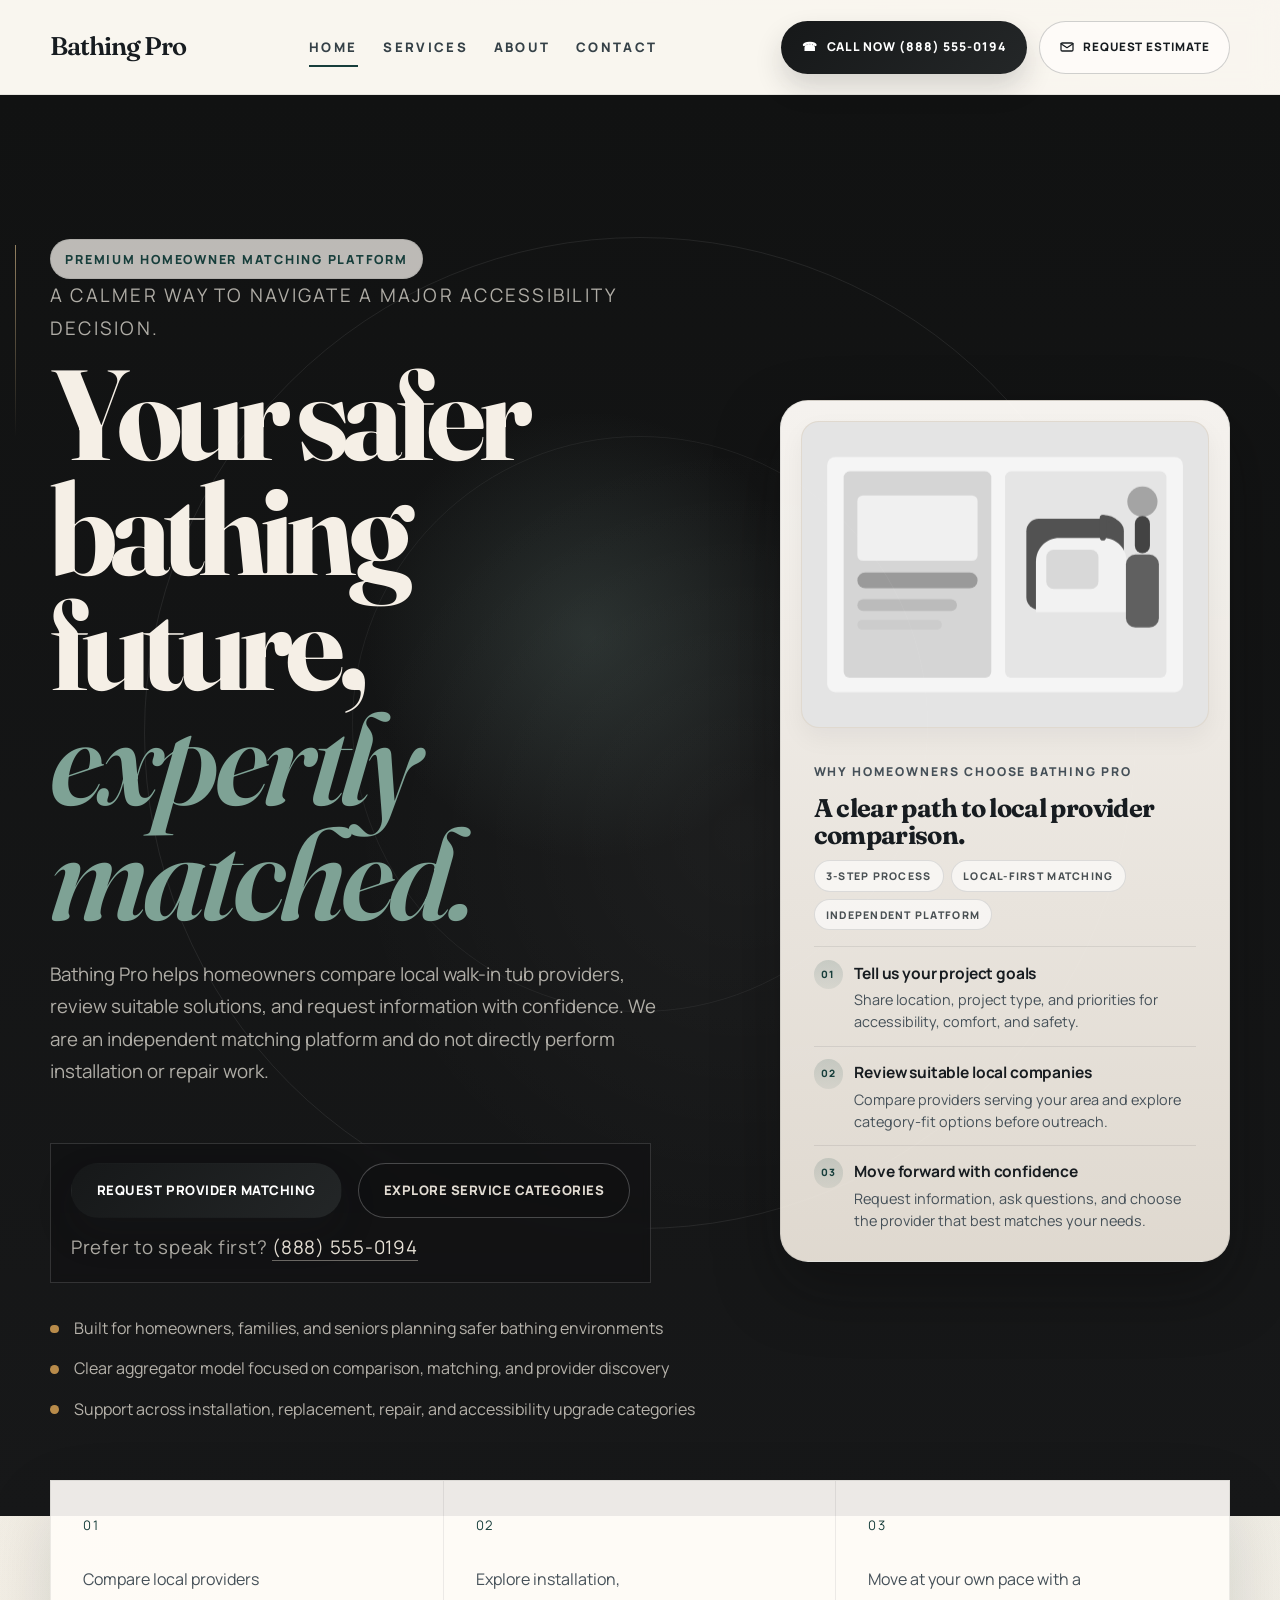
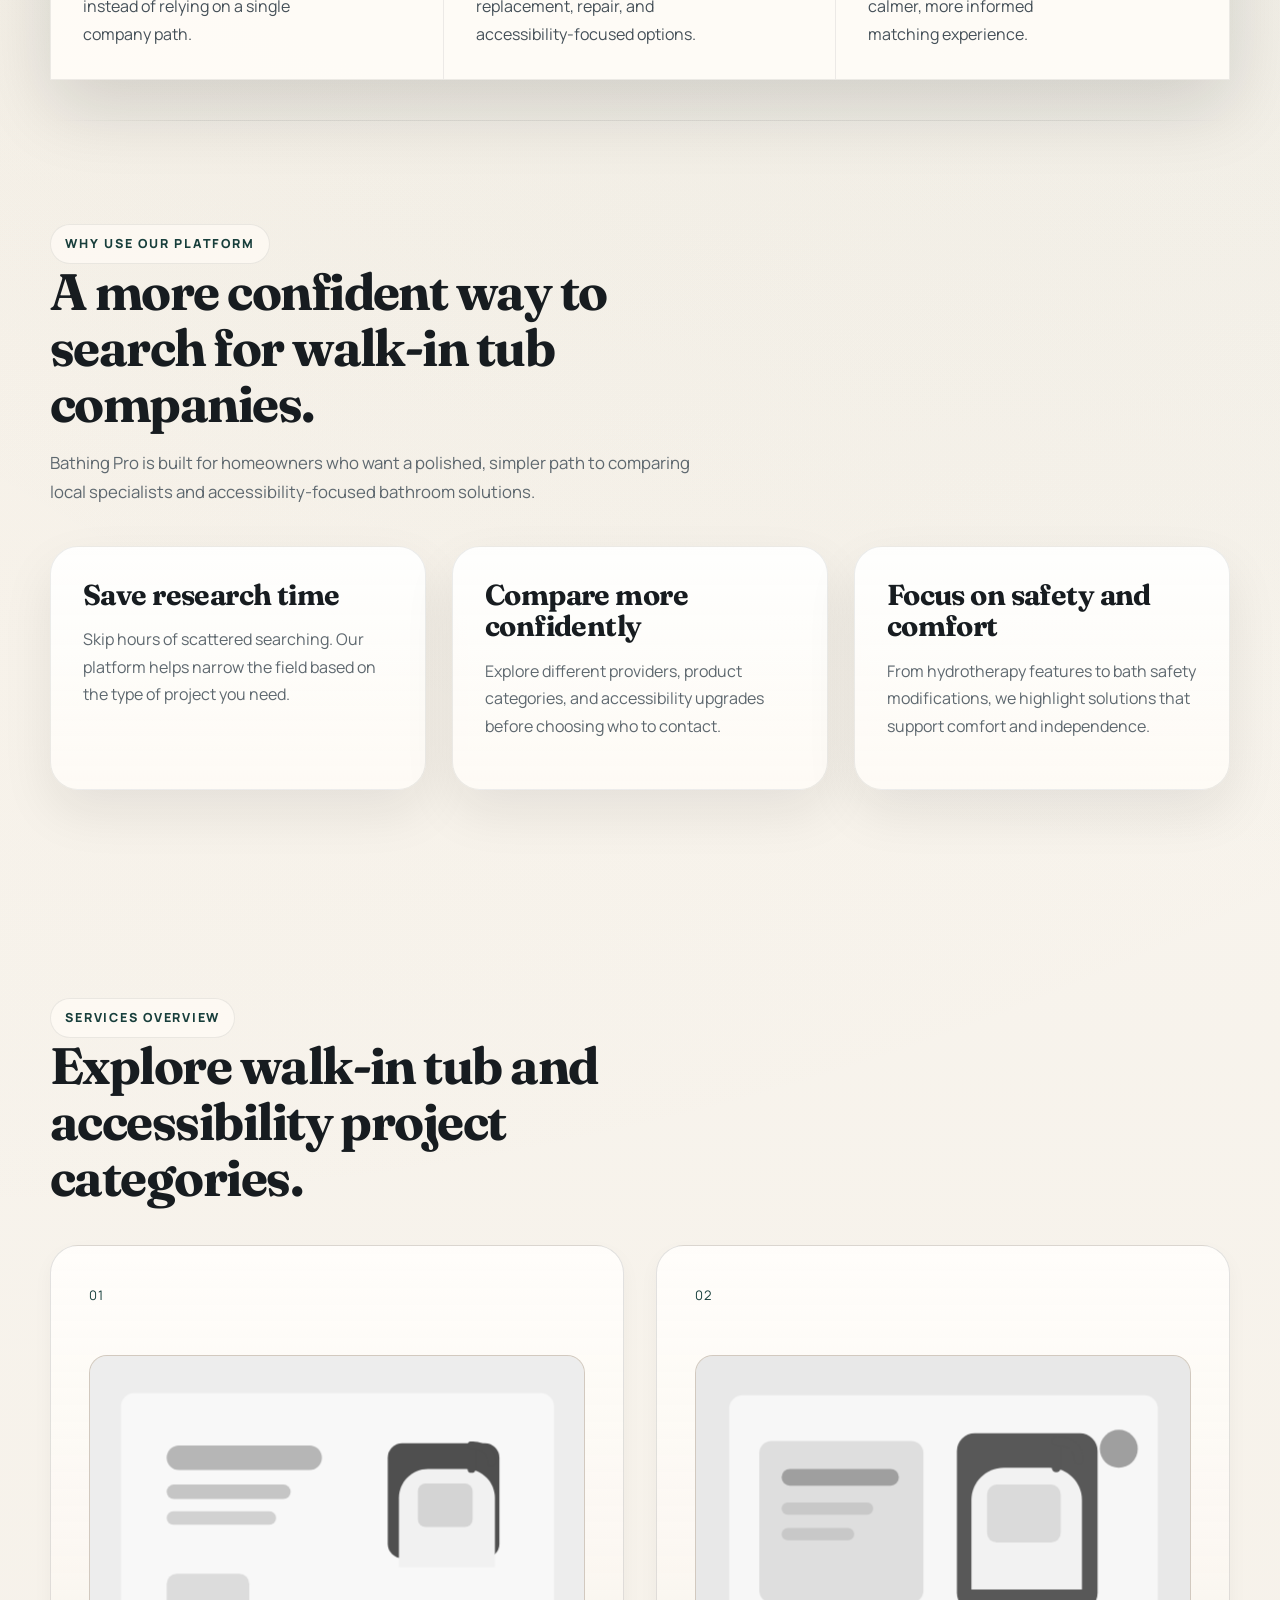
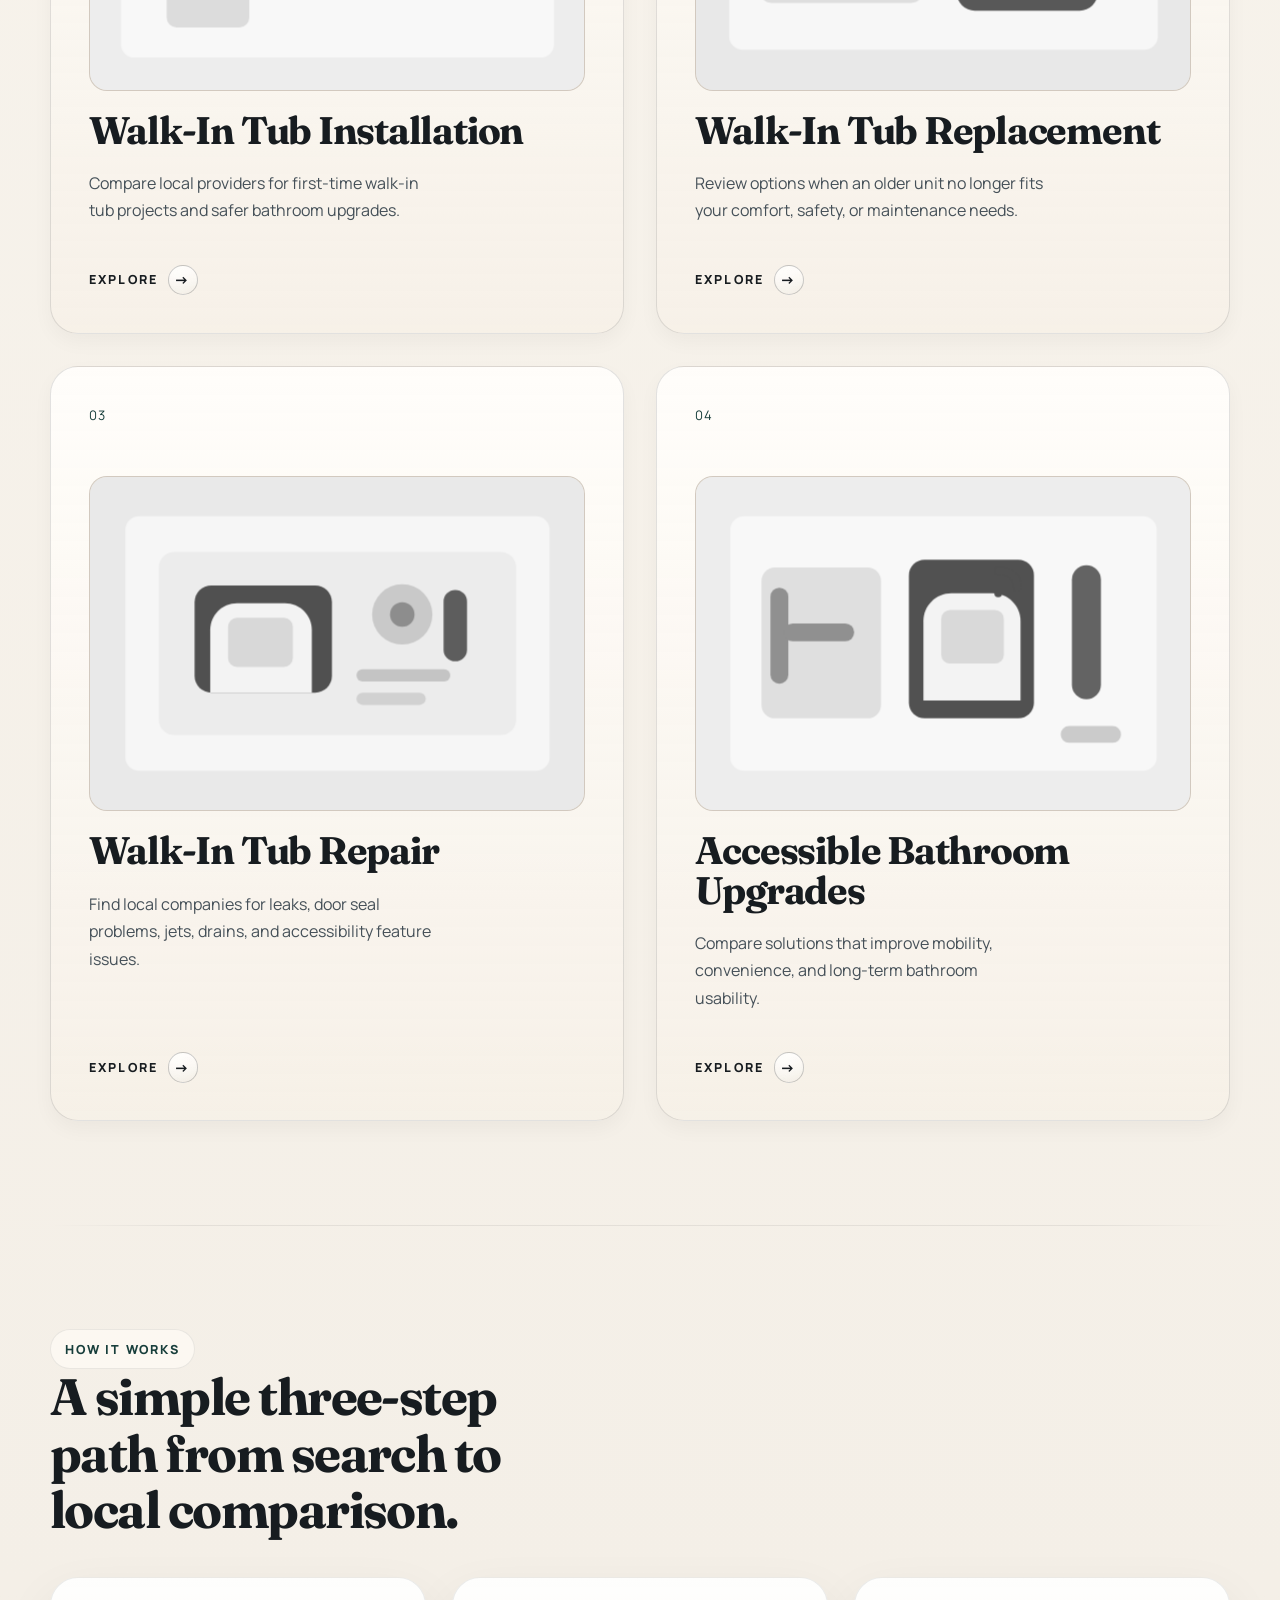
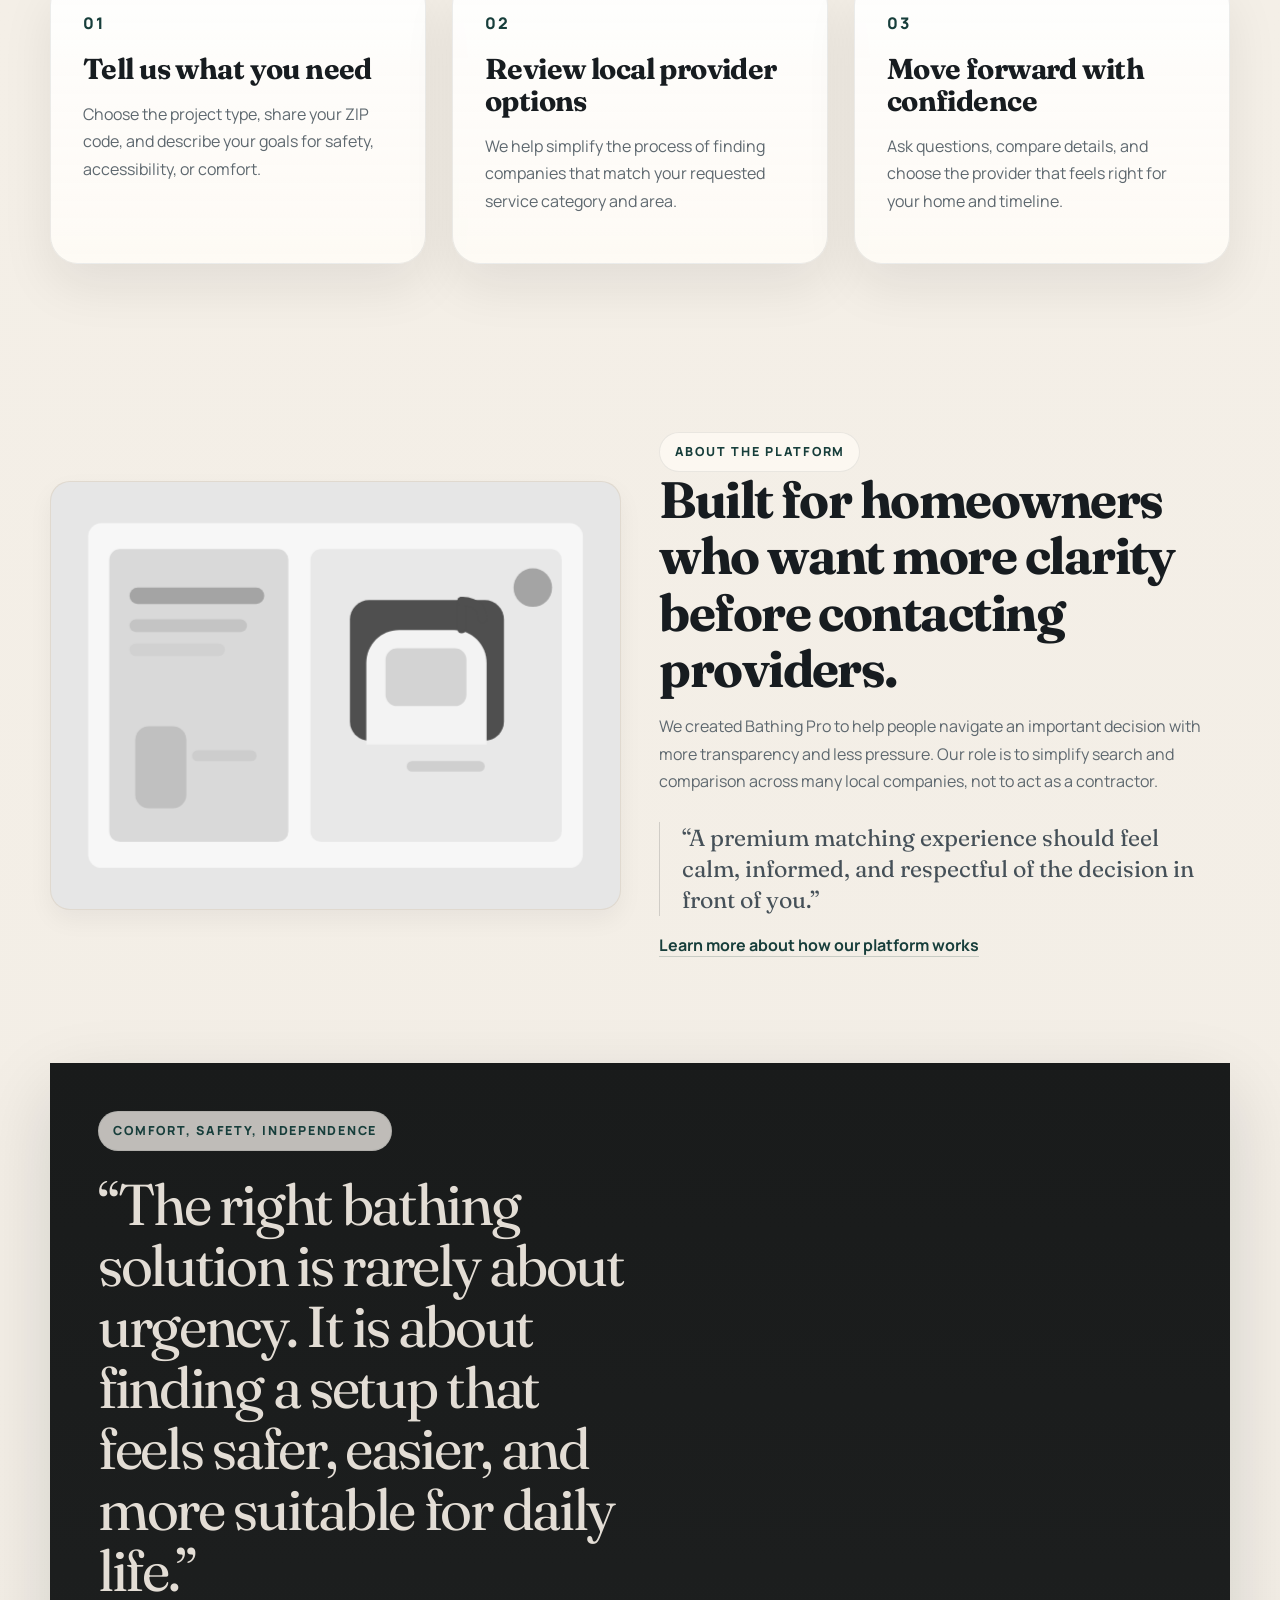
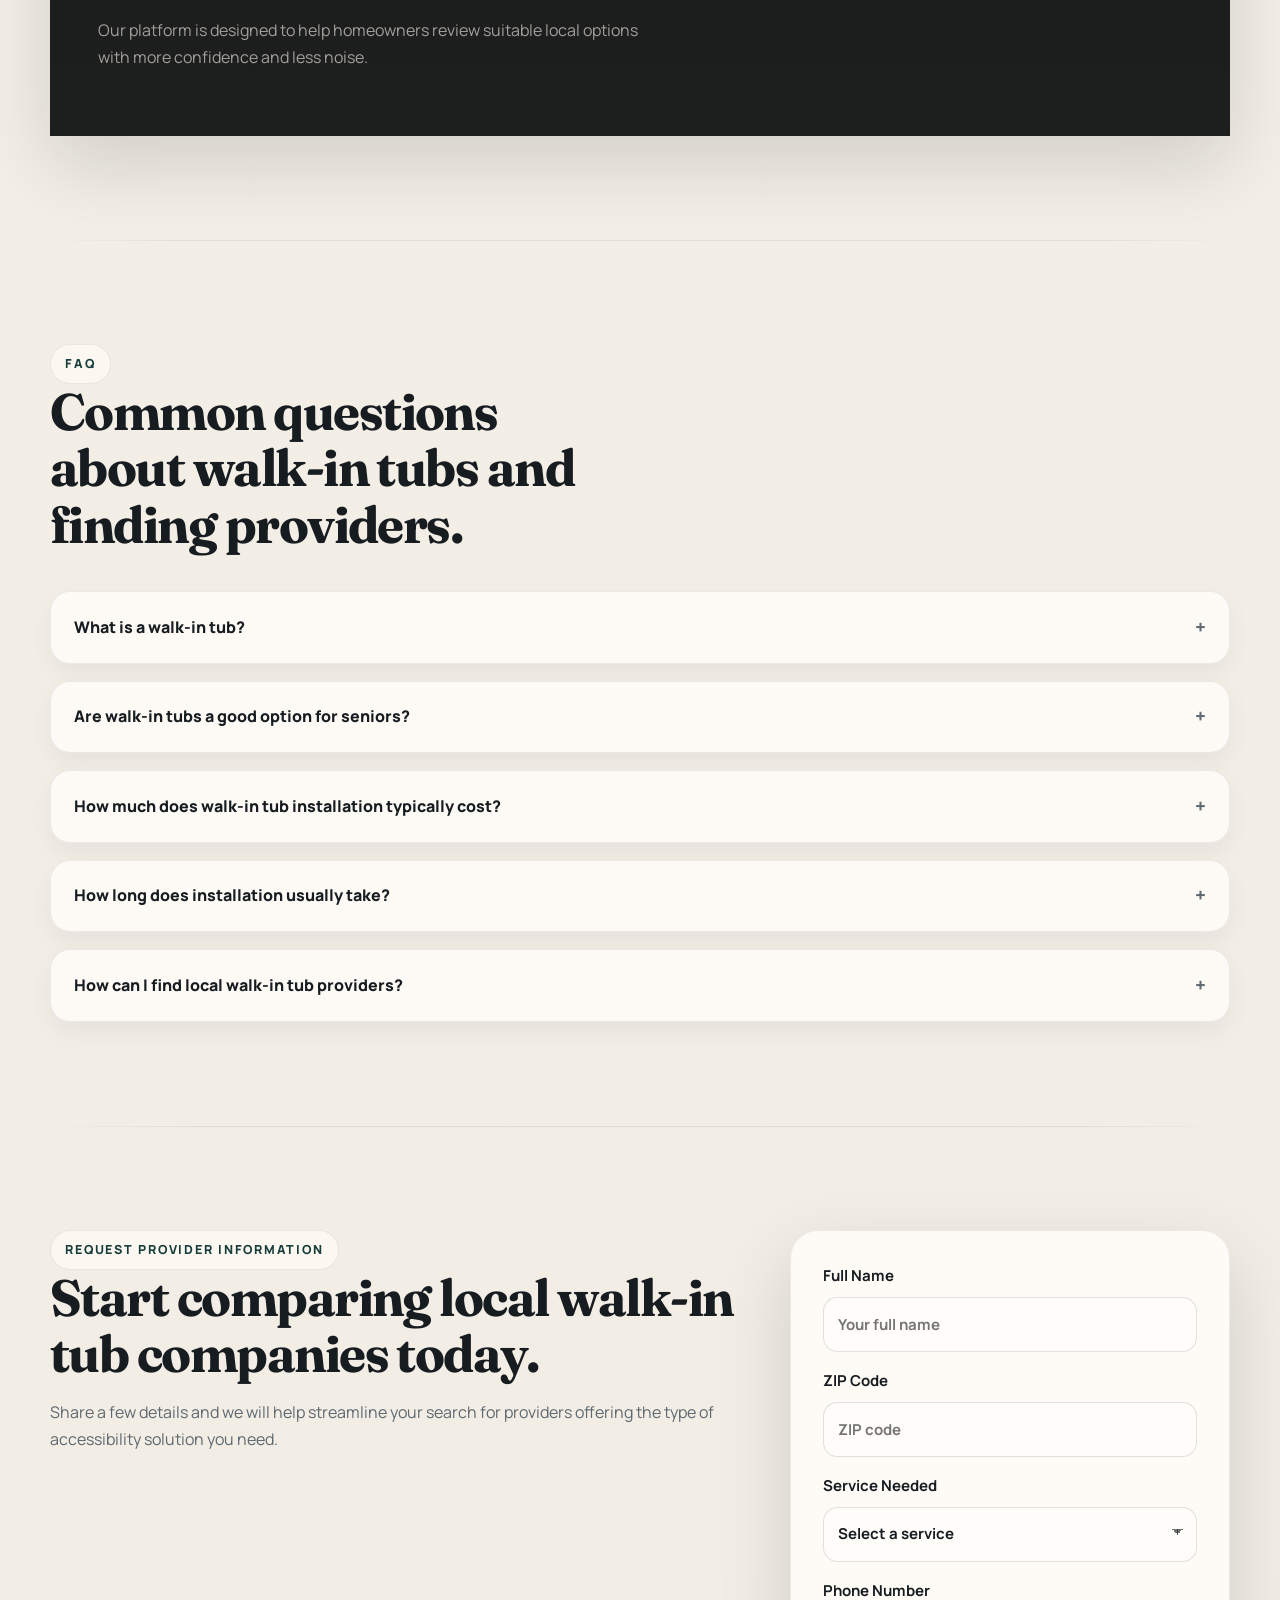
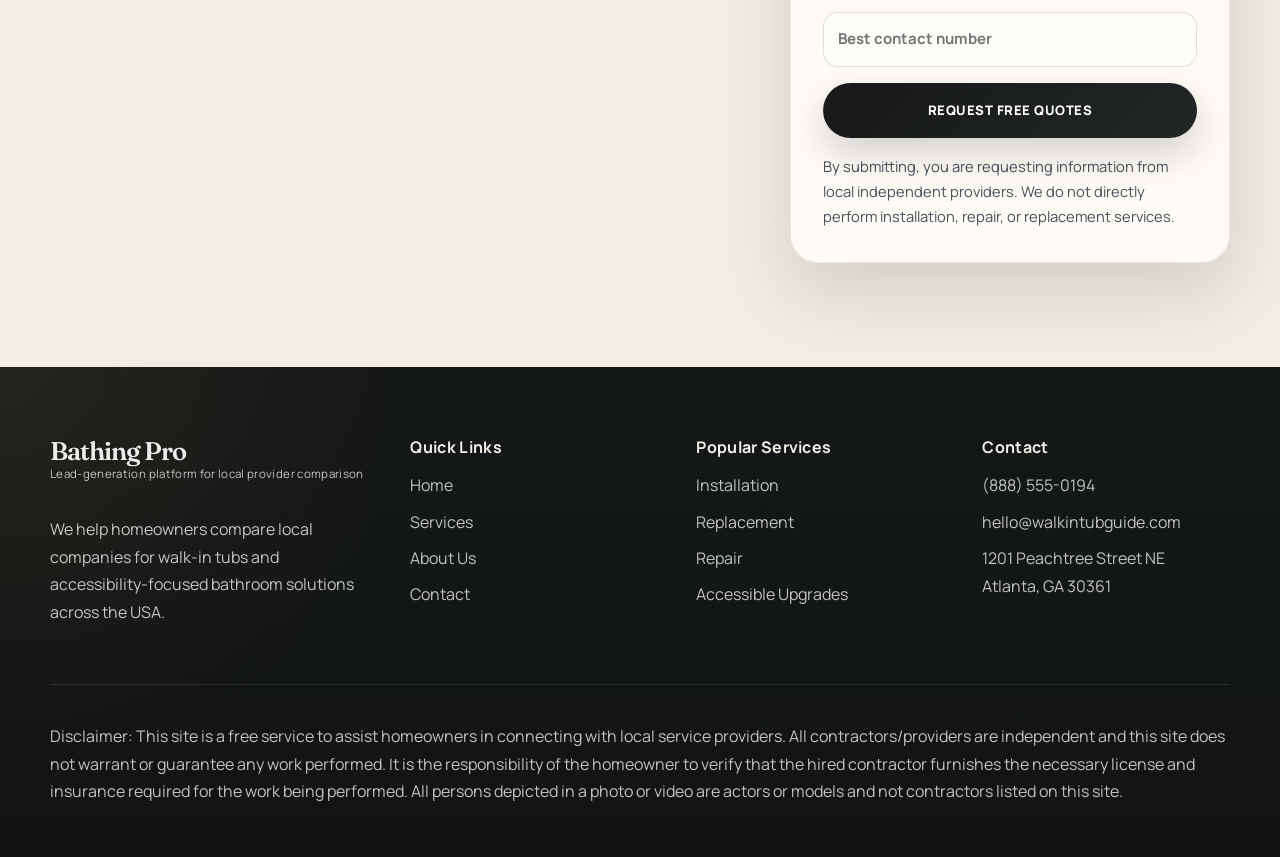
==== commit 0ee9e2b7: "upd" ====
--- a/index.html
+++ b/index.html
@@ -3,8 +3,9 @@
 <head>
   <meta charset="UTF-8">
   <meta name="viewport" content="width=device-width, initial-scale=1.0">
-  <title>Walk-In Tub Guide | Compare Local Walk-In Tub Providers</title>
-  <meta name="description" content="Walk-In Tub Guide helps homeowners compare local walk-in tub providers, accessibility upgrades, and safer bathing solutions across the USA.">
+  <title>Bathing Pro | Compare Walk-In Tub Providers</title>
+  <meta name="description" content="Bathing Pro helps homeowners compare walk-in tub providers, accessibility upgrades, and safer bathing solutions across the USA.">
+  <link rel="icon" type="image/svg+xml" href="assets/images/favicon.svg">
   <link rel="preconnect" href="https://fonts.googleapis.com">
   <link rel="preconnect" href="https://fonts.gstatic.com" crossorigin>
   <link href="https://fonts.googleapis.com/css2?family=Manrope:wght@400;500;600;700;800&family=Fraunces:opsz,wght@9..144,600;9..144,700&display=swap" rel="stylesheet">
@@ -51,7 +52,7 @@
           <span class="eyebrow">Premium homeowner matching platform</span>
           <p class="hero-intro">A calmer way to navigate a major accessibility decision.</p>
           <h1>Your safer bathing future, <span class="hero-accent">expertly matched.</span></h1>
-          <p>Walk-In Tub Guide helps homeowners compare local walk-in tub providers, review suitable solutions, and request information with confidence. We are an independent matching platform and do not directly perform installation or repair work.</p>
+          <p>Bathing Pro helps homeowners compare local walk-in tub providers, review suitable solutions, and request information with confidence. We are an independent matching platform and do not directly perform installation or repair work.</p>
           <div class="hero-cta-cluster">
             <div class="hero-actions">
               <a class="btn btn-primary" href="#lead-form">Request Provider Matching</a>
@@ -65,28 +66,43 @@
             <li>Support across installation, replacement, repair, and accessibility upgrade categories</li>
           </ul>
         </div>
-        <aside class="hero-card">
-          <figure class="editorial-image">
+        <aside class="hero-insight-panel">
+          <figure class="editorial-image hero-insight-media">
             <img src="assets/images/hero-bathroom.svg" alt="Illustrated premium accessible bathroom with a walk-in tub and warm lighting.">
           </figure>
-          <div class="hero-card-body">
-            <p class="card-label">Why homeowners use our platform</p>
-            <div class="score-ring">
-              <strong>3 steps</strong>
-              <span>to compare local providers</span>
-            </div>
-            <div class="mini-stat">
-              <strong>Local matching</strong>
-              <span>Connect with providers serving your area and project type.</span>
-            </div>
-            <div class="mini-stat">
-              <strong>Clear next steps</strong>
-              <span>Understand timelines, features, and budget ranges before moving forward.</span>
-            </div>
-            <div class="mini-stat">
-              <strong>Safer decisions</strong>
-              <span>Review multiple companies instead of relying on a single option.</span>
-            </div>
+          <div class="hero-insight-content">
+            <div class="hero-insight-head">
+              <p class="card-label">Why homeowners choose Bathing Pro</p>
+              <h3>A clear path to local provider comparison.</h3>
+            </div>
+            <div class="hero-insight-badges">
+              <span>3-step process</span>
+              <span>Local-first matching</span>
+              <span>Independent platform</span>
+            </div>
+            <ol class="hero-insight-list">
+              <li>
+                <span>01</span>
+                <div>
+                  <strong>Tell us your project goals</strong>
+                  <p>Share location, project type, and priorities for accessibility, comfort, and safety.</p>
+                </div>
+              </li>
+              <li>
+                <span>02</span>
+                <div>
+                  <strong>Review suitable local companies</strong>
+                  <p>Compare providers serving your area and explore category-fit options before outreach.</p>
+                </div>
+              </li>
+              <li>
+                <span>03</span>
+                <div>
+                  <strong>Move forward with confidence</strong>
+                  <p>Request information, ask questions, and choose the provider that best matches your needs.</p>
+                </div>
+              </li>
+            </ol>
           </div>
         </aside>
       </div>
@@ -116,7 +132,7 @@
         <div class="section-heading">
           <span class="eyebrow">Why use our platform</span>
           <h2>A more confident way to search for walk-in tub companies.</h2>
-          <p>Walk-In Tub Guide is built for homeowners who want a polished, simpler path to comparing local specialists and accessibility-focused bathroom solutions.</p>
+          <p>Bathing Pro is built for homeowners who want a polished, simpler path to comparing local specialists and accessibility-focused bathroom solutions.</p>
         </div>
         <div class="benefit-grid">
           <article class="feature-card">
@@ -218,7 +234,7 @@
         <div class="about-copy">
           <span class="eyebrow">About the platform</span>
           <h2>Built for homeowners who want more clarity before contacting providers.</h2>
-          <p>We created Walk-In Tub Guide to help people navigate an important decision with more transparency and less pressure. Our role is to simplify search and comparison across many local companies, not to act as a contractor.</p>
+          <p>We created Bathing Pro to help people navigate an important decision with more transparency and less pressure. Our role is to simplify search and comparison across many local companies, not to act as a contractor.</p>
           <blockquote class="editorial-quote">
             <p>“A premium matching experience should feel calm, informed, and respectful of the decision in front of you.”</p>
           </blockquote>
--- a/assets/css/style.css
+++ b/assets/css/style.css
@@ -377,6 +377,59 @@
   box-shadow: 0 18px 34px rgba(22, 24, 25, 0.22);
 }
 
+.header-email {
+  display: inline-flex;
+  align-items: center;
+  justify-content: center;
+  gap: 0.5rem;
+  border-radius: 999px;
+  border: 1px solid rgba(23, 28, 32, 0.2);
+  background: rgba(255, 253, 250, 0.82);
+  color: var(--text);
+  font-weight: 800;
+  letter-spacing: 0.08em;
+  text-transform: uppercase;
+  font-size: 0.73rem;
+  transition: transform 0.25s ease, box-shadow 0.25s ease, border-color 0.25s ease, background 0.25s ease;
+}
+
+.header-email:hover {
+  transform: translateY(-2px);
+  border-color: rgba(23, 28, 32, 0.28);
+  background: rgba(255, 253, 250, 0.96);
+  box-shadow: 0 14px 26px rgba(17, 23, 28, 0.1);
+}
+
+.header-email-icon {
+  display: inline-flex;
+  align-items: center;
+  justify-content: center;
+  width: 1rem;
+  height: 1rem;
+}
+
+.header-email-icon svg {
+  width: 1rem;
+  height: 1rem;
+  fill: none;
+  stroke: currentColor;
+  stroke-width: 1.9;
+  stroke-linecap: round;
+  stroke-linejoin: round;
+}
+
+.desktop-email {
+  min-height: 3.3rem;
+  padding: 0.9rem 1.2rem;
+}
+
+.mobile-email {
+  display: none;
+  width: 2.9rem;
+  height: 2.9rem;
+  font-size: 1rem;
+}
+
 .desktop-phone {
   min-height: 3.3rem;
   padding: 0.9rem 1.3rem;
@@ -443,7 +496,7 @@
 .contact-card,
 .contact-info-card,
 .cta-box,
-.hero-card,
+.hero-insight-panel,
 .service-overview-card,
 .step-card {
   background:
@@ -534,12 +587,28 @@
 .contact-form textarea {
   width: 100%;
   border: 1px solid rgba(23, 28, 32, 0.13);
-  border-radius: 1rem;
-  min-height: 3.4rem;
-  padding: 0.98rem 1rem;
+  border-radius: 0.9rem;
+  min-height: 3.05rem;
+  padding: 0.84rem 0.9rem;
   background: rgba(255, 253, 250, 0.96);
   color: var(--text);
   transition: border-color 0.2s ease, box-shadow 0.2s ease, background 0.2s ease;
+}
+
+.lead-form textarea,
+.contact-form textarea {
+  min-height: 6.8rem;
+  max-height: 10rem;
+  resize: vertical;
+}
+
+.lead-form select,
+.contact-form select {
+  appearance: none;
+  background-image: linear-gradient(45deg, transparent 50%, rgba(23, 28, 32, 0.62) 50%), linear-gradient(135deg, rgba(23, 28, 32, 0.62) 50%, transparent 50%);
+  background-position: calc(100% - 1.1rem) calc(50% - 2px), calc(100% - 0.8rem) calc(50% - 2px);
+  background-size: 6px 6px, 6px 6px;
+  background-repeat: no-repeat;
 }
 
 .lead-form input:focus,
@@ -726,7 +795,12 @@
     display: none;
   }
 
+  .desktop-email {
+    display: none;
+  }
+
   .mobile-phone,
+  .mobile-email,
   .nav-toggle {
     display: inline-flex;
     align-items: center;
@@ -786,6 +860,7 @@
 
   .btn,
   .header-phone,
+  .header-email,
   .feature-card,
   .service-card,
   .detail-card,
--- a/assets/css/home.css
+++ b/assets/css/home.css
@@ -162,8 +162,8 @@
   color: rgba(222, 217, 207, 0.8);
 }
 
-.hero-card {
-  padding: 2.15rem;
+.hero-insight-panel {
+  padding: 1.25rem;
   position: relative;
   background:
     linear-gradient(180deg, rgba(255, 252, 248, 0.96), rgba(241, 234, 224, 0.92));
@@ -171,8 +171,8 @@
   box-shadow: 0 26px 64px rgba(8, 9, 10, 0.34);
 }
 
-.hero-card-body {
-  padding-top: 1.7rem;
+.hero-insight-content {
+  padding: 1.35rem 0.8rem 0.6rem;
 }
 
 .card-label {
@@ -183,32 +183,82 @@
   color: var(--muted-strong);
 }
 
-.mini-stat strong,
-.score-ring span {
+.hero-insight-head h3 {
+  margin: 0.5rem 0 0.65rem;
+  font-family: "Fraunces", serif;
+  font-size: clamp(1.4rem, 2vw, 1.9rem);
+  line-height: 1.08;
+  letter-spacing: -0.025em;
+  color: var(--text);
+}
+
+.hero-insight-media {
+  border-radius: 18px;
+}
+
+.hero-insight-badges {
+  display: flex;
+  flex-wrap: wrap;
+  gap: 0.45rem;
+  margin-bottom: 1rem;
+}
+
+.hero-insight-badges span {
+  display: inline-flex;
+  align-items: center;
+  min-height: 1.95rem;
+  padding: 0.35rem 0.7rem;
+  border-radius: 999px;
+  border: 1px solid rgba(23, 28, 32, 0.12);
+  background: rgba(255, 255, 255, 0.62);
+  color: rgba(24, 33, 38, 0.78);
+  font-size: 0.66rem;
+  letter-spacing: 0.12em;
+  text-transform: uppercase;
+  font-weight: 800;
+}
+
+.hero-insight-list {
+  list-style: none;
+  padding: 0;
+  display: grid;
+  gap: 0.78rem;
+}
+
+.hero-insight-list li {
+  display: grid;
+  grid-template-columns: auto 1fr;
+  gap: 0.7rem;
+  align-items: start;
+  padding-top: 0.78rem;
+  border-top: 1px solid rgba(23, 28, 32, 0.09);
+}
+
+.hero-insight-list li span {
+  display: inline-grid;
+  place-items: center;
+  width: 1.85rem;
+  height: 1.85rem;
+  border-radius: 50%;
+  background: linear-gradient(180deg, rgba(31, 78, 73, 0.16), rgba(31, 78, 73, 0.08));
+  color: var(--brand-deep);
+  font-size: 0.63rem;
+  font-weight: 800;
+  letter-spacing: 0.11em;
+}
+
+.hero-insight-list li strong {
+  display: block;
+  color: var(--text);
+  font-size: 0.97rem;
+  letter-spacing: -0.01em;
+}
+
+.hero-insight-list li p {
+  margin: 0.18rem 0 0;
   color: var(--muted-strong);
-}
-
-.score-ring {
-  display: grid;
-  place-items: center;
-  width: 12rem;
-  aspect-ratio: 1;
-  margin: 1.4rem auto 1.65rem;
-  border-radius: 50%;
-  border: 1rem solid rgba(37, 95, 88, 0.12);
-  background: radial-gradient(circle, rgba(255, 255, 255, 0.95) 48%, rgba(184, 139, 74, 0.09) 100%);
-  text-align: center;
-}
-
-.score-ring strong {
-  font-family: "Fraunces", serif;
-  font-size: 2rem;
-}
-
-.mini-stat + .mini-stat {
-  margin-top: 1.2rem;
-  padding-top: 1.2rem;
-  border-top: 1px solid rgba(23, 28, 32, 0.08);
+  font-size: 0.9rem;
+  line-height: 1.52;
 }
 
 .benefit-grid,
@@ -524,9 +574,13 @@
     min-width: 0;
   }
 
-  .hero-card,
+  .hero-insight-panel,
   .lead-section .lead-form {
     padding: 1.55rem;
+  }
+
+  .hero-insight-content {
+    padding: 1.1rem 0.1rem 0;
   }
 
   .service-overview-card {
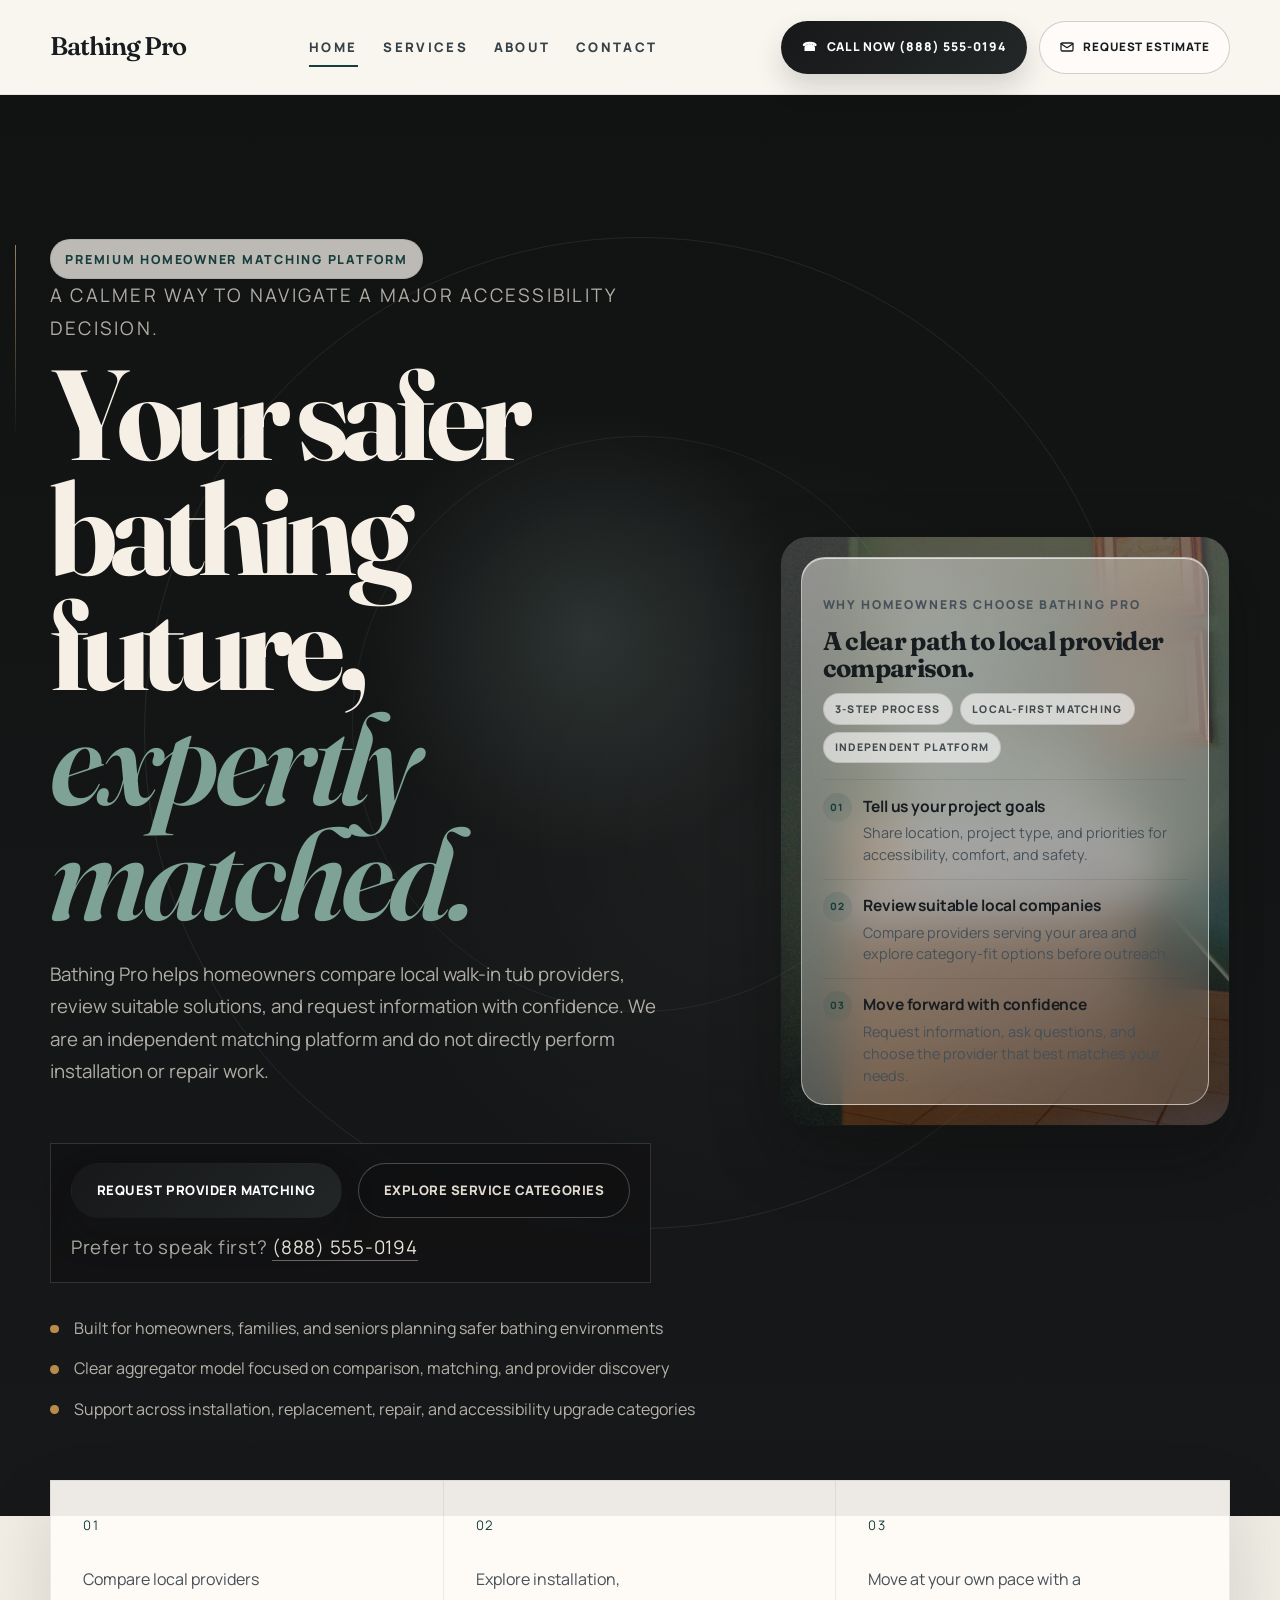
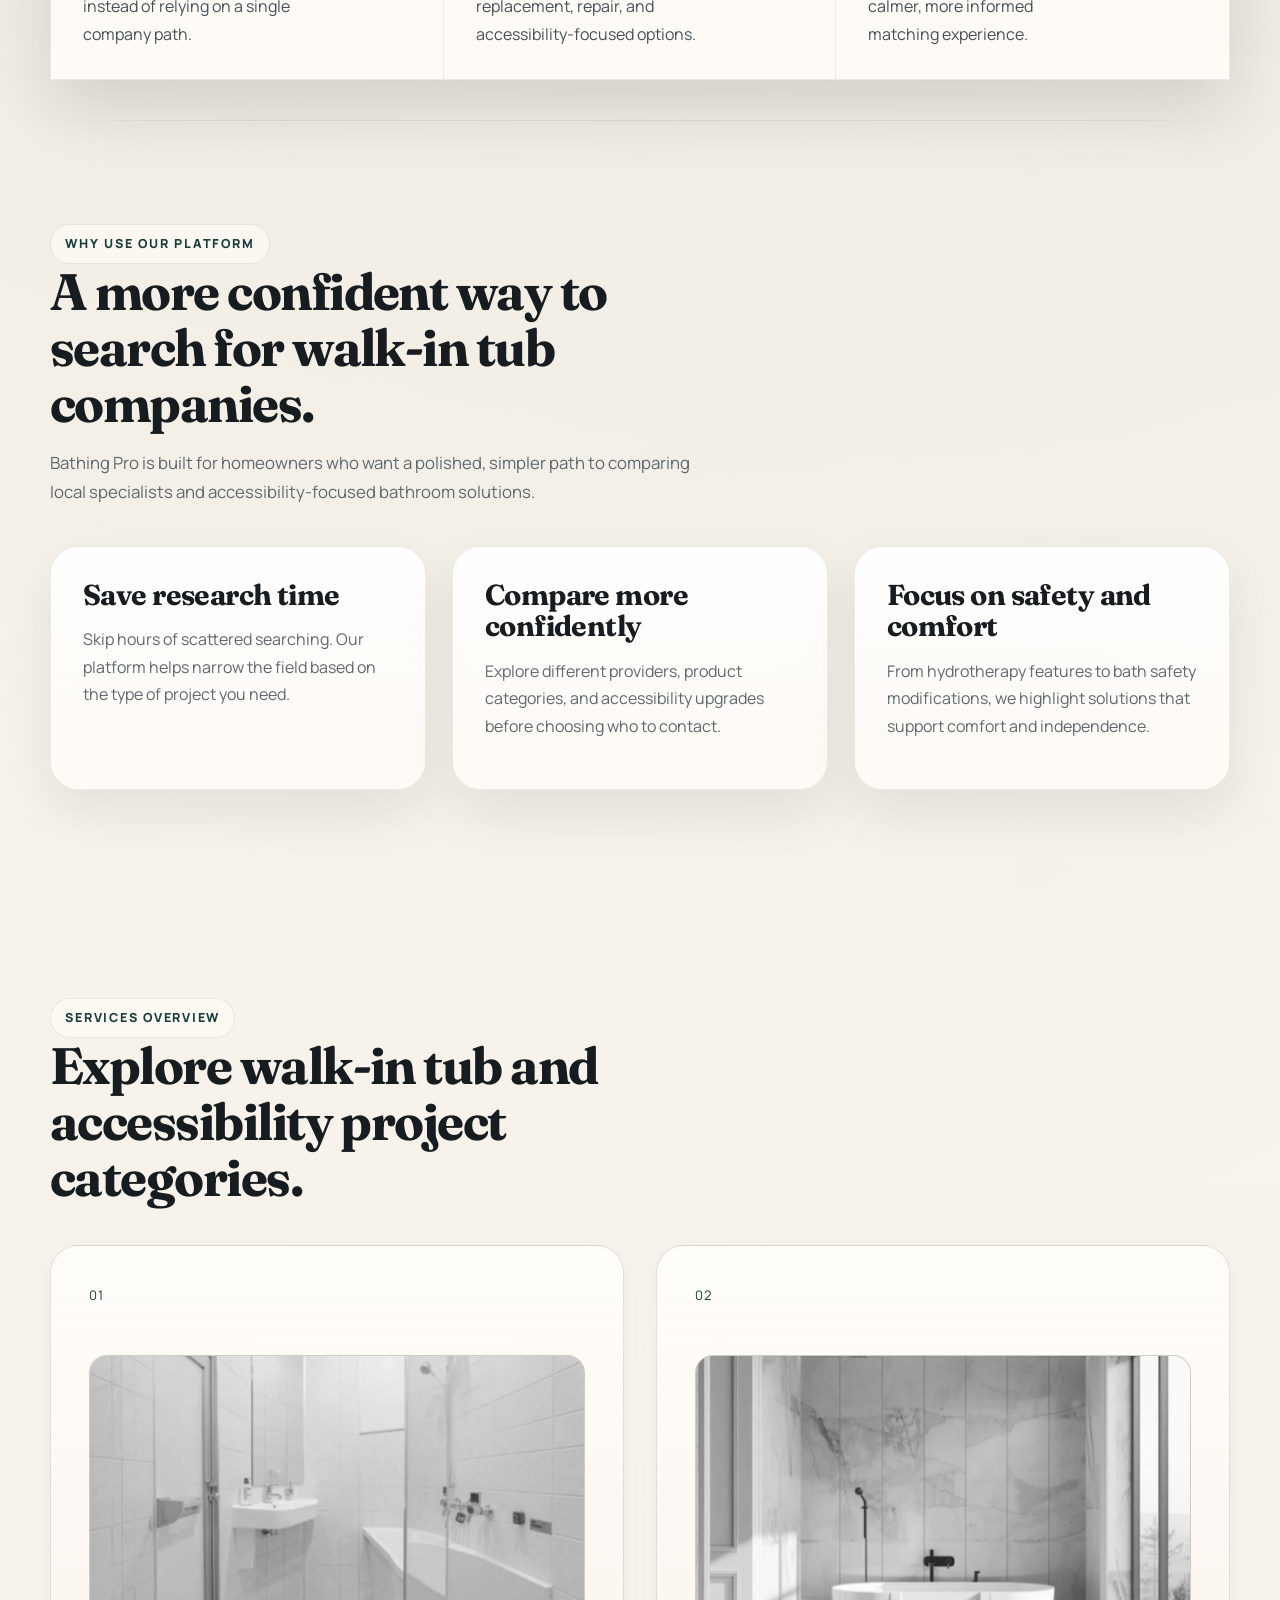
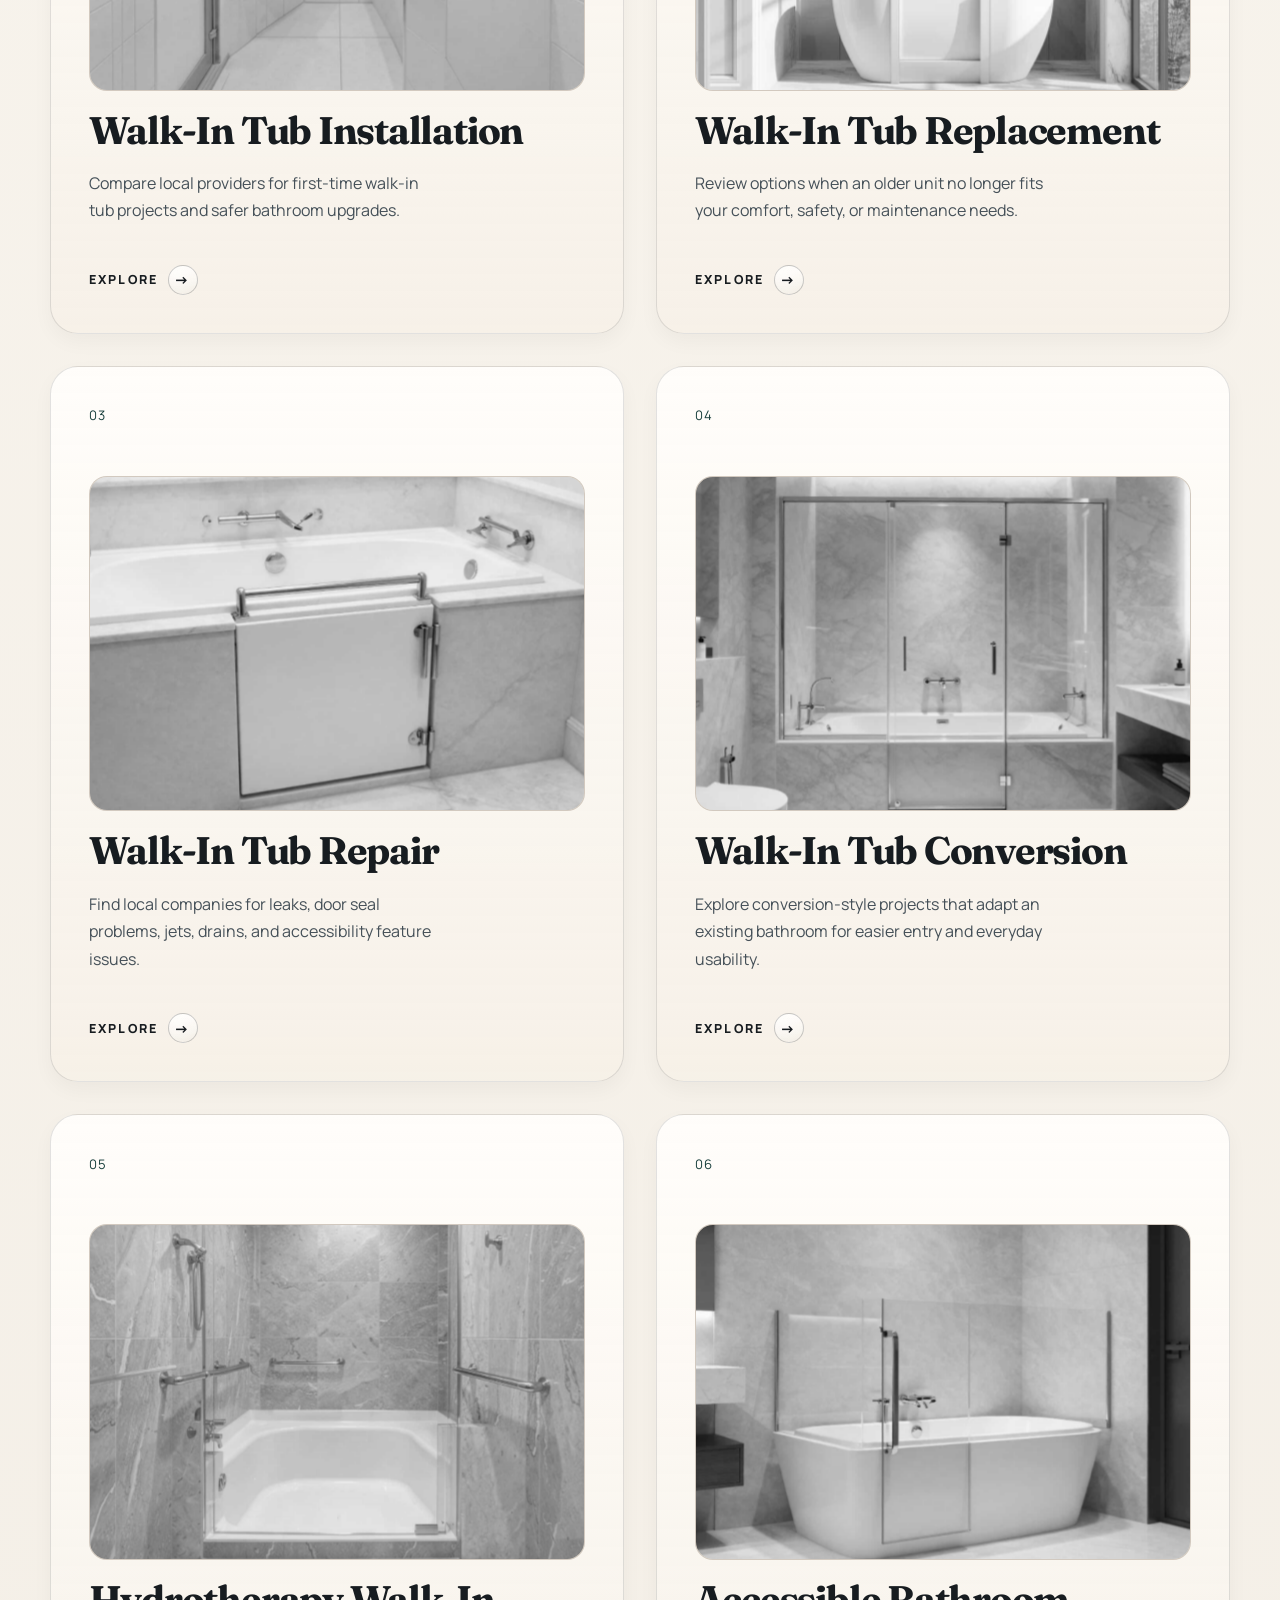
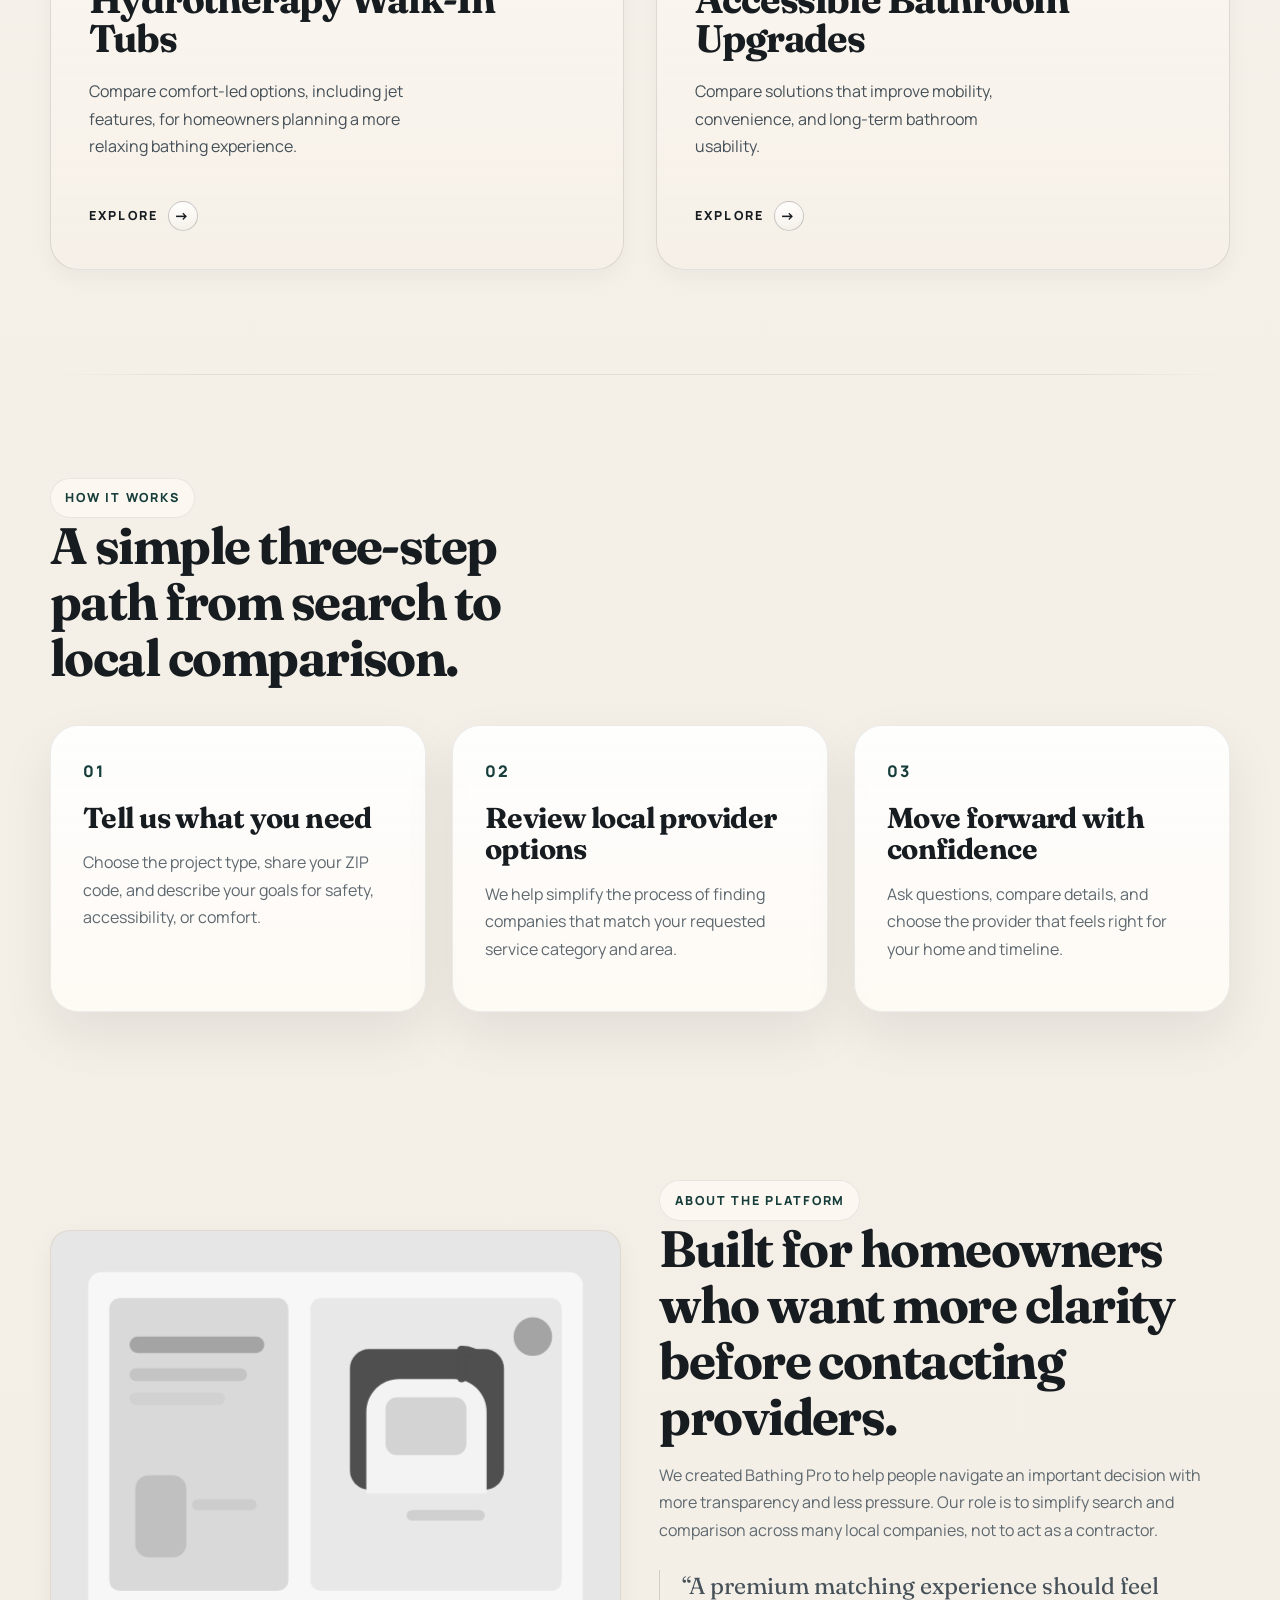
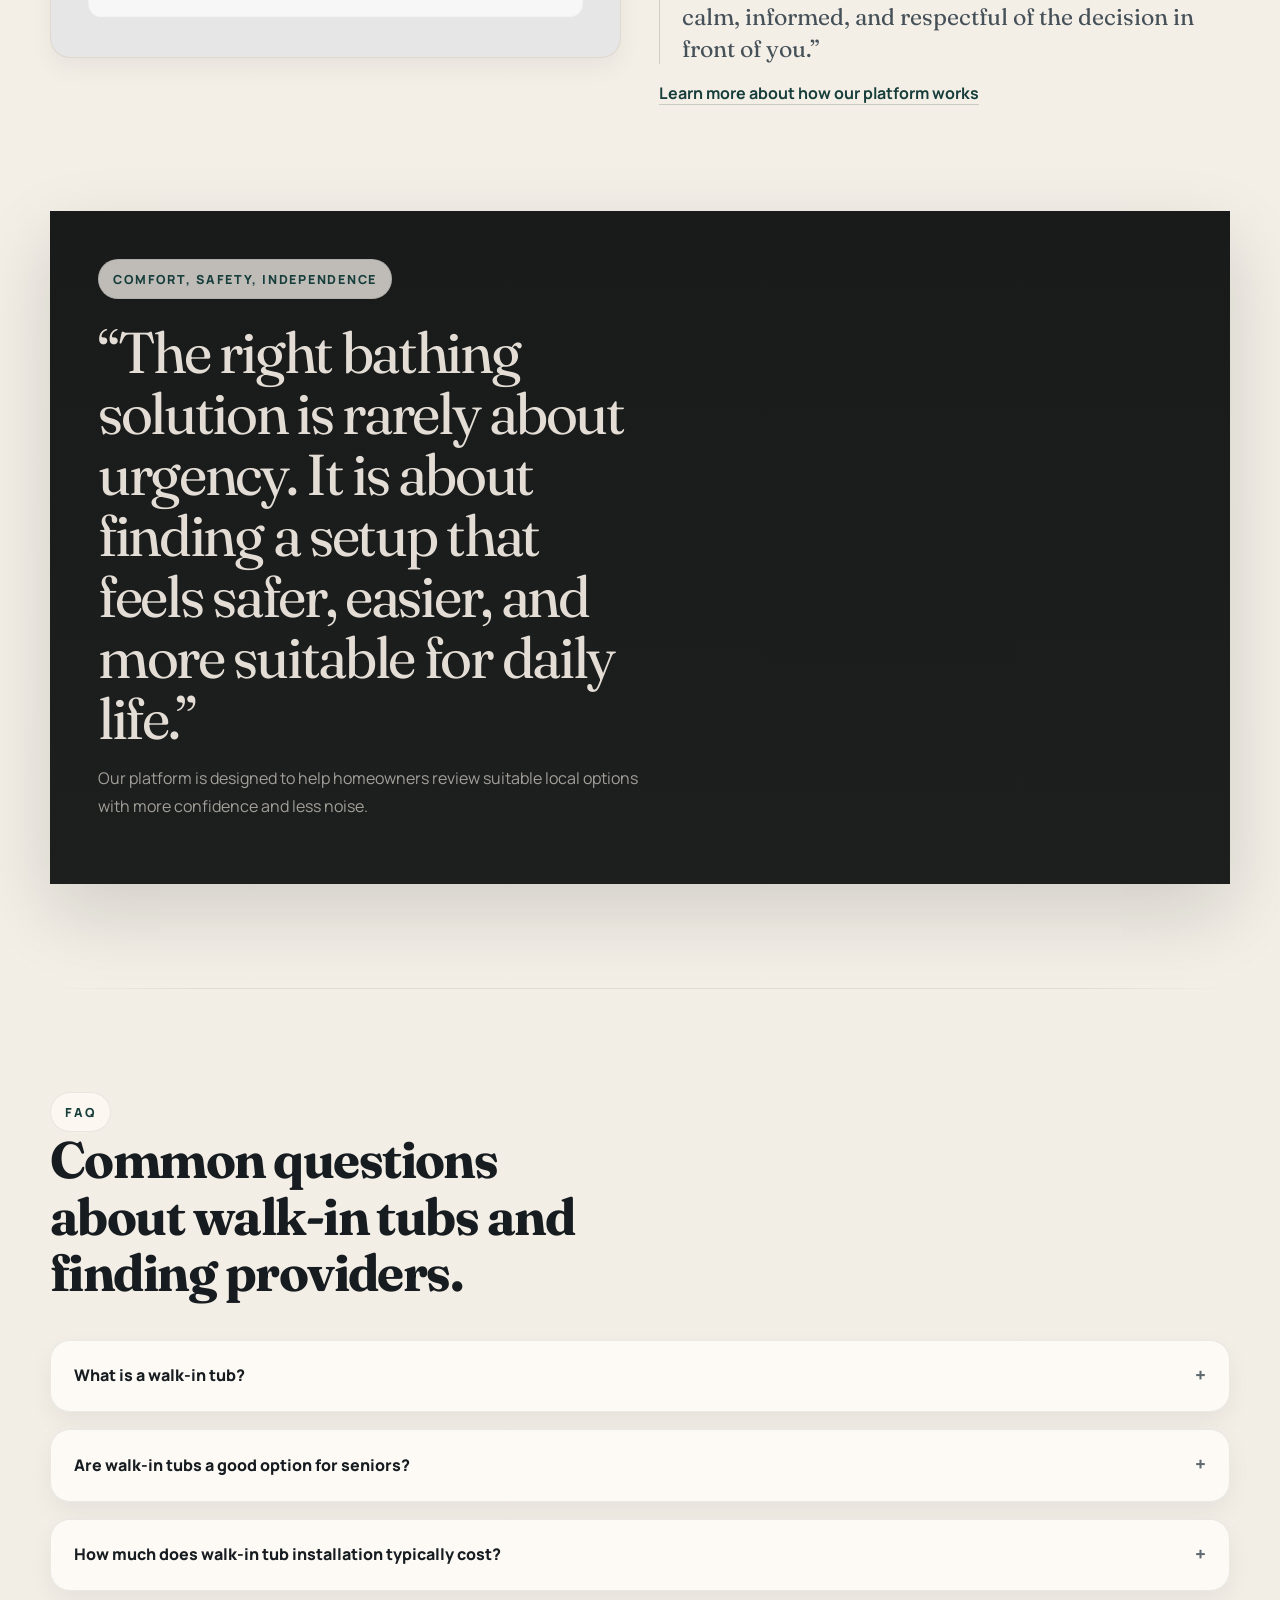
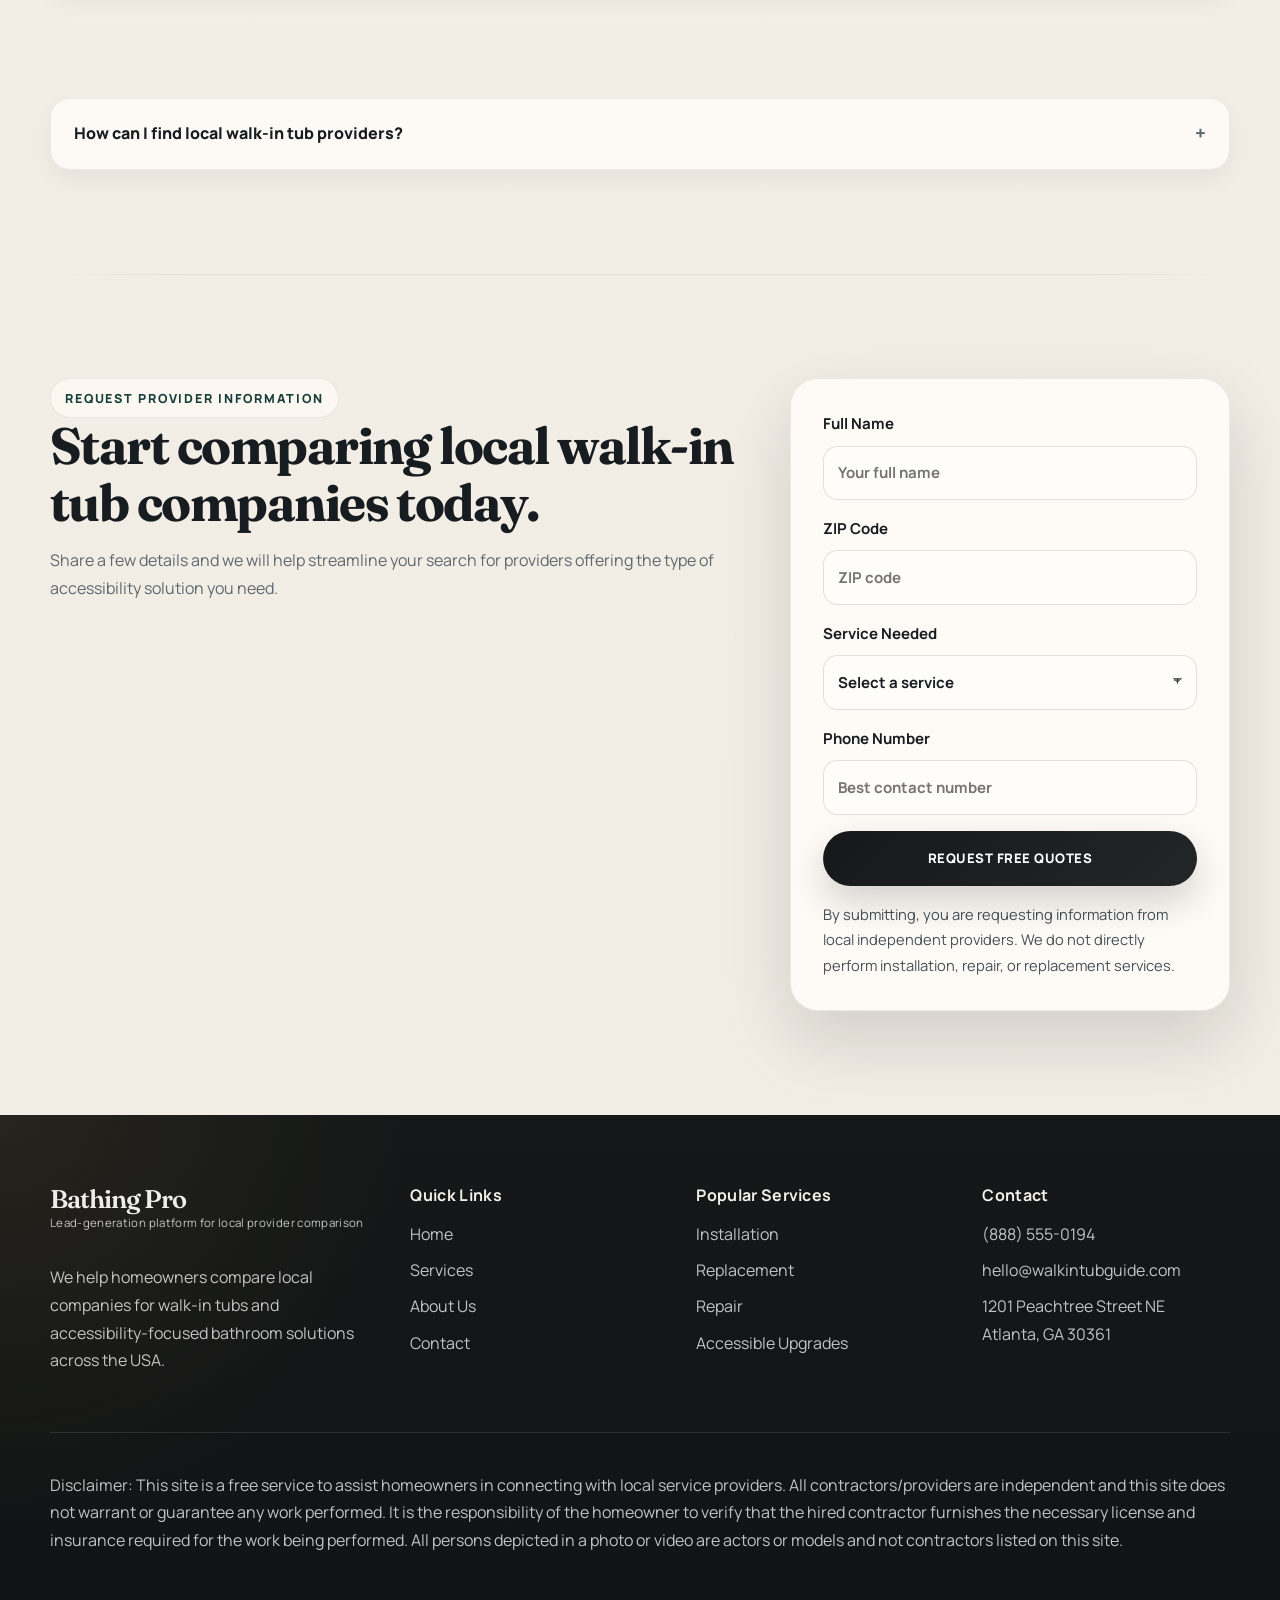
==== commit 1d2b5bf3: "upd img" ====
--- a/index.html
+++ b/index.html
@@ -67,9 +67,6 @@
           </ul>
         </div>
         <aside class="hero-insight-panel">
-          <figure class="editorial-image hero-insight-media">
-            <img src="assets/images/hero-bathroom.svg" alt="Illustrated premium accessible bathroom with a walk-in tub and warm lighting.">
-          </figure>
           <div class="hero-insight-content">
             <div class="hero-insight-head">
               <p class="card-label">Why homeowners choose Bathing Pro</p>
@@ -161,7 +158,7 @@
           <a class="service-overview-card" href="services/walk-in-tub-installation.html">
             <span class="service-card-number">01</span>
             <figure class="service-media">
-              <img src="assets/images/service-installation.svg" alt="Illustrated walk-in tub installation scene with step-in tub and premium finishes.">
+              <img src="assets/images/home/home-card-1.jpg" alt="Walk-in tub installation planning scene in a premium bathroom setting.">
             </figure>
             <h3>Walk-In Tub Installation</h3>
             <p>Compare local providers for first-time walk-in tub projects and safer bathroom upgrades.</p>
@@ -170,7 +167,7 @@
           <a class="service-overview-card" href="services/walk-in-tub-replacement.html">
             <span class="service-card-number">02</span>
             <figure class="service-media">
-              <img src="assets/images/service-replacement.svg" alt="Illustrated replacement-ready accessible bathroom with upgraded walk-in tub styling.">
+              <img src="assets/images/home/home-card-2.jpg" alt="Walk-in tub replacement inspiration with updated finishes and accessibility details.">
             </figure>
             <h3>Walk-In Tub Replacement</h3>
             <p>Review options when an older unit no longer fits your comfort, safety, or maintenance needs.</p>
@@ -179,16 +176,34 @@
           <a class="service-overview-card" href="services/walk-in-tub-repair.html">
             <span class="service-card-number">03</span>
             <figure class="service-media">
-              <img src="assets/images/service-repair.svg" alt="Illustrated close-up of premium walk-in tub controls and accessibility hardware.">
+              <img src="assets/images/home/home-card-3.jpg" alt="Walk-in tub repair context showing fixtures, controls, and maintenance details.">
             </figure>
             <h3>Walk-In Tub Repair</h3>
             <p>Find local companies for leaks, door seal problems, jets, drains, and accessibility feature issues.</p>
             <span class="service-link">Explore</span>
           </a>
+          <a class="service-overview-card" href="services/walk-in-tub-conversion.html">
+            <span class="service-card-number">04</span>
+            <figure class="service-media">
+              <img src="assets/images/home/home-card-4.jpg" alt="Bathroom conversion concept focused on easier access and safer bathing layout.">
+            </figure>
+            <h3>Walk-In Tub Conversion</h3>
+            <p>Explore conversion-style projects that adapt an existing bathroom for easier entry and everyday usability.</p>
+            <span class="service-link">Explore</span>
+          </a>
+          <a class="service-overview-card" href="services/hydrotherapy-walk-in-tubs.html">
+            <span class="service-card-number">05</span>
+            <figure class="service-media">
+              <img src="assets/images/home/home-card-5.jpg" alt="Hydrotherapy walk-in tub mood with comfort-forward bathing features.">
+            </figure>
+            <h3>Hydrotherapy Walk-In Tubs</h3>
+            <p>Compare comfort-led options, including jet features, for homeowners planning a more relaxing bathing experience.</p>
+            <span class="service-link">Explore</span>
+          </a>
           <a class="service-overview-card" href="services/accessible-bathroom-upgrades.html">
-            <span class="service-card-number">04</span>
-            <figure class="service-media">
-              <img src="assets/images/service-upgrades.svg" alt="Illustrated accessible bathroom upgrade concept with seating, grab bars, and warm materials.">
+            <span class="service-card-number">06</span>
+            <figure class="service-media">
+              <img src="assets/images/home/home-card-6.jpg" alt="Accessible bathroom upgrade concept with safety-first details and refined materials.">
             </figure>
             <h3>Accessible Bathroom Upgrades</h3>
             <p>Compare solutions that improve mobility, convenience, and long-term bathroom usability.</p>
--- a/assets/css/home.css
+++ b/assets/css/home.css
@@ -165,14 +165,54 @@
 .hero-insight-panel {
   padding: 1.25rem;
   position: relative;
-  background:
-    linear-gradient(180deg, rgba(255, 252, 248, 0.96), rgba(241, 234, 224, 0.92));
+  overflow: hidden;
+  background: transparent;
   align-self: center;
   box-shadow: 0 26px 64px rgba(8, 9, 10, 0.34);
 }
 
+.hero-insight-panel::before {
+  content: "";
+  position: absolute;
+  inset: 0;
+  background: url("../images/home/home-hero.jpg") center/cover no-repeat;
+  opacity: 0.44;
+  filter: brightness(1.12) contrast(1.06) saturate(1.06);
+  transform: scale(1.06);
+  pointer-events: none;
+}
+
+.hero-insight-panel::after {
+  content: "";
+  position: absolute;
+  inset: 0;
+  background:
+    radial-gradient(circle at 22% 12%, rgba(0, 0, 0, 0.14), transparent 56%),
+    linear-gradient(180deg, rgba(255, 253, 249, 0.22), rgba(12, 14, 15, 0.12));
+  pointer-events: none;
+}
+
+.hero-insight-panel > * {
+  position: relative;
+  z-index: 1;
+}
+
 .hero-insight-content {
-  padding: 1.35rem 0.8rem 0.6rem;
+  padding: 1.5rem 1.3rem 1.1rem;
+  border-radius: 24px;
+
+background: linear-gradient(135deg,
+      rgba(255, 253, 249, 0.45),
+      rgba(255, 253, 249, 0.12));
+
+  border: 1px solid rgba(255, 255, 255, 0.5);
+
+  backdrop-filter: blur(22px);
+  -webkit-backdrop-filter: blur(22px);
+
+  box-shadow:
+    0 30px 80px rgba(0, 0, 0, 0.08),
+    inset 0 1px 0 rgba(255, 255, 255, 0.65);
 }
 
 .card-label {
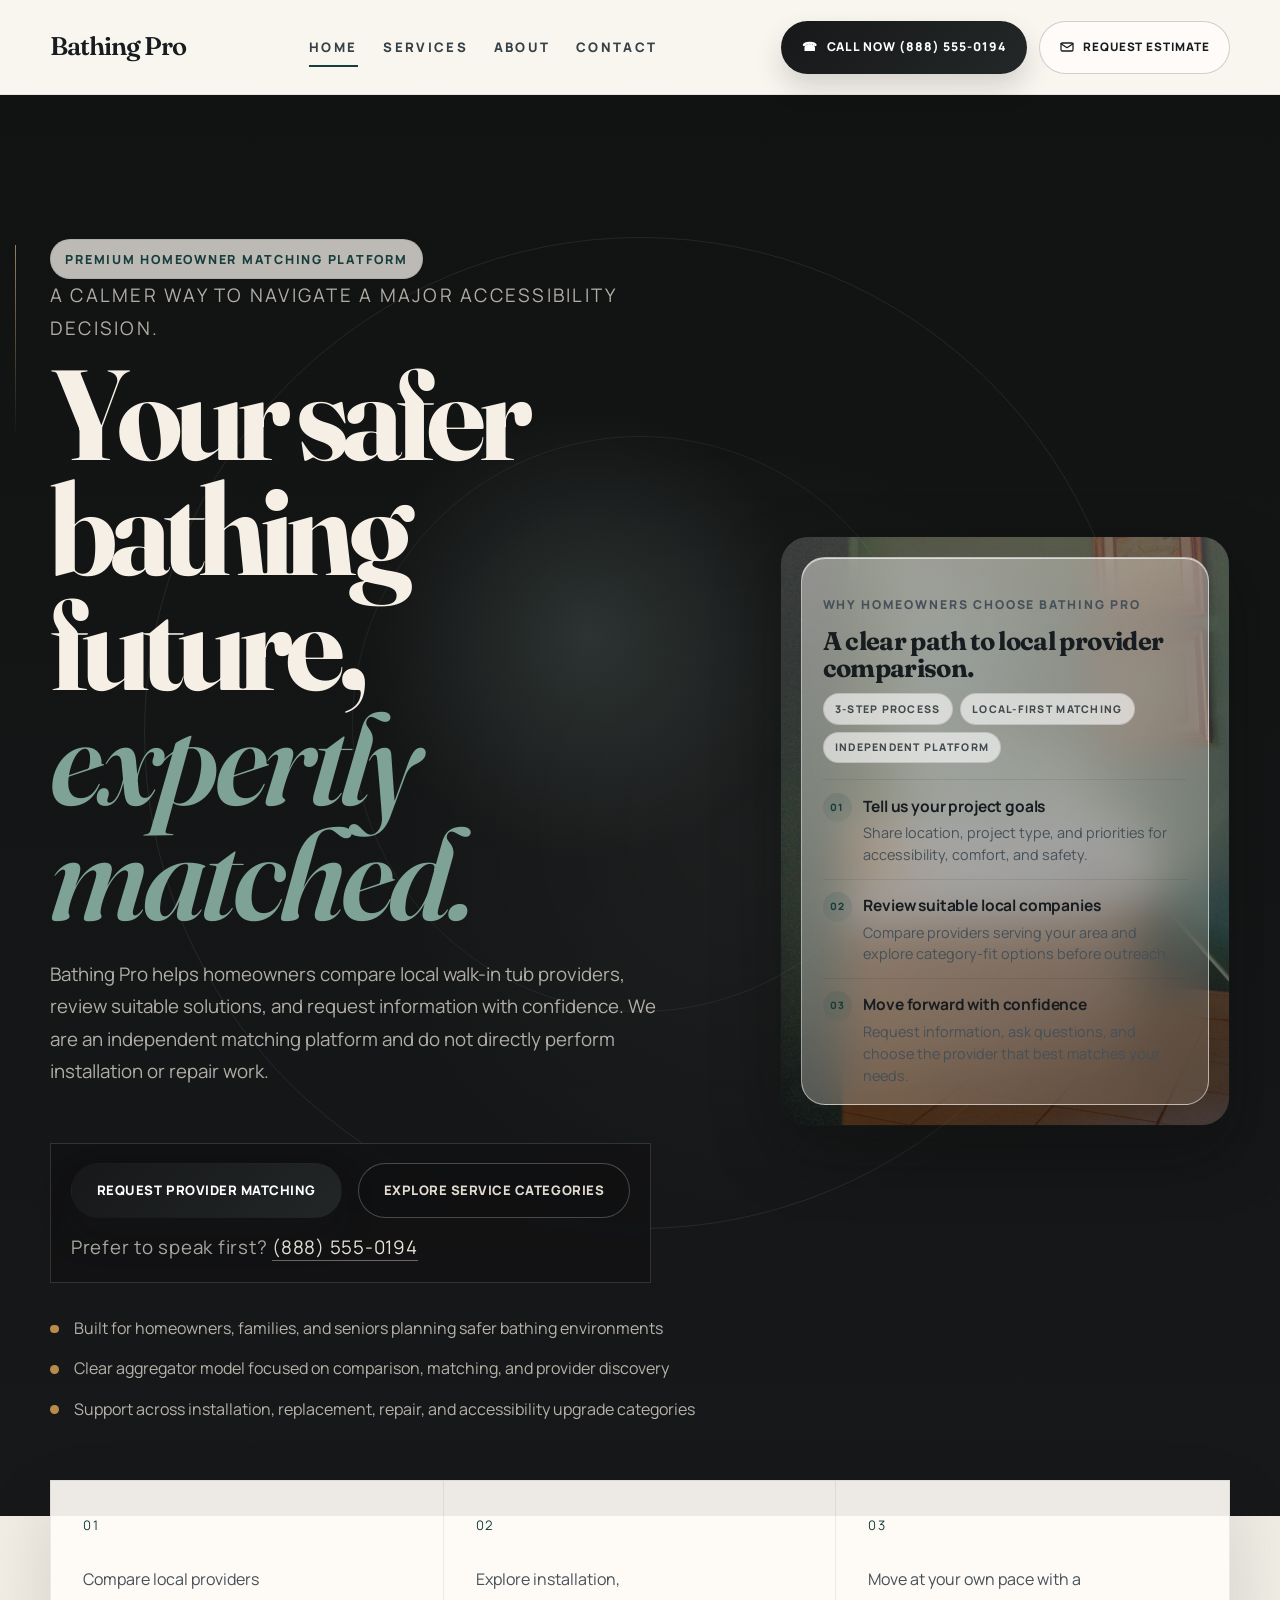
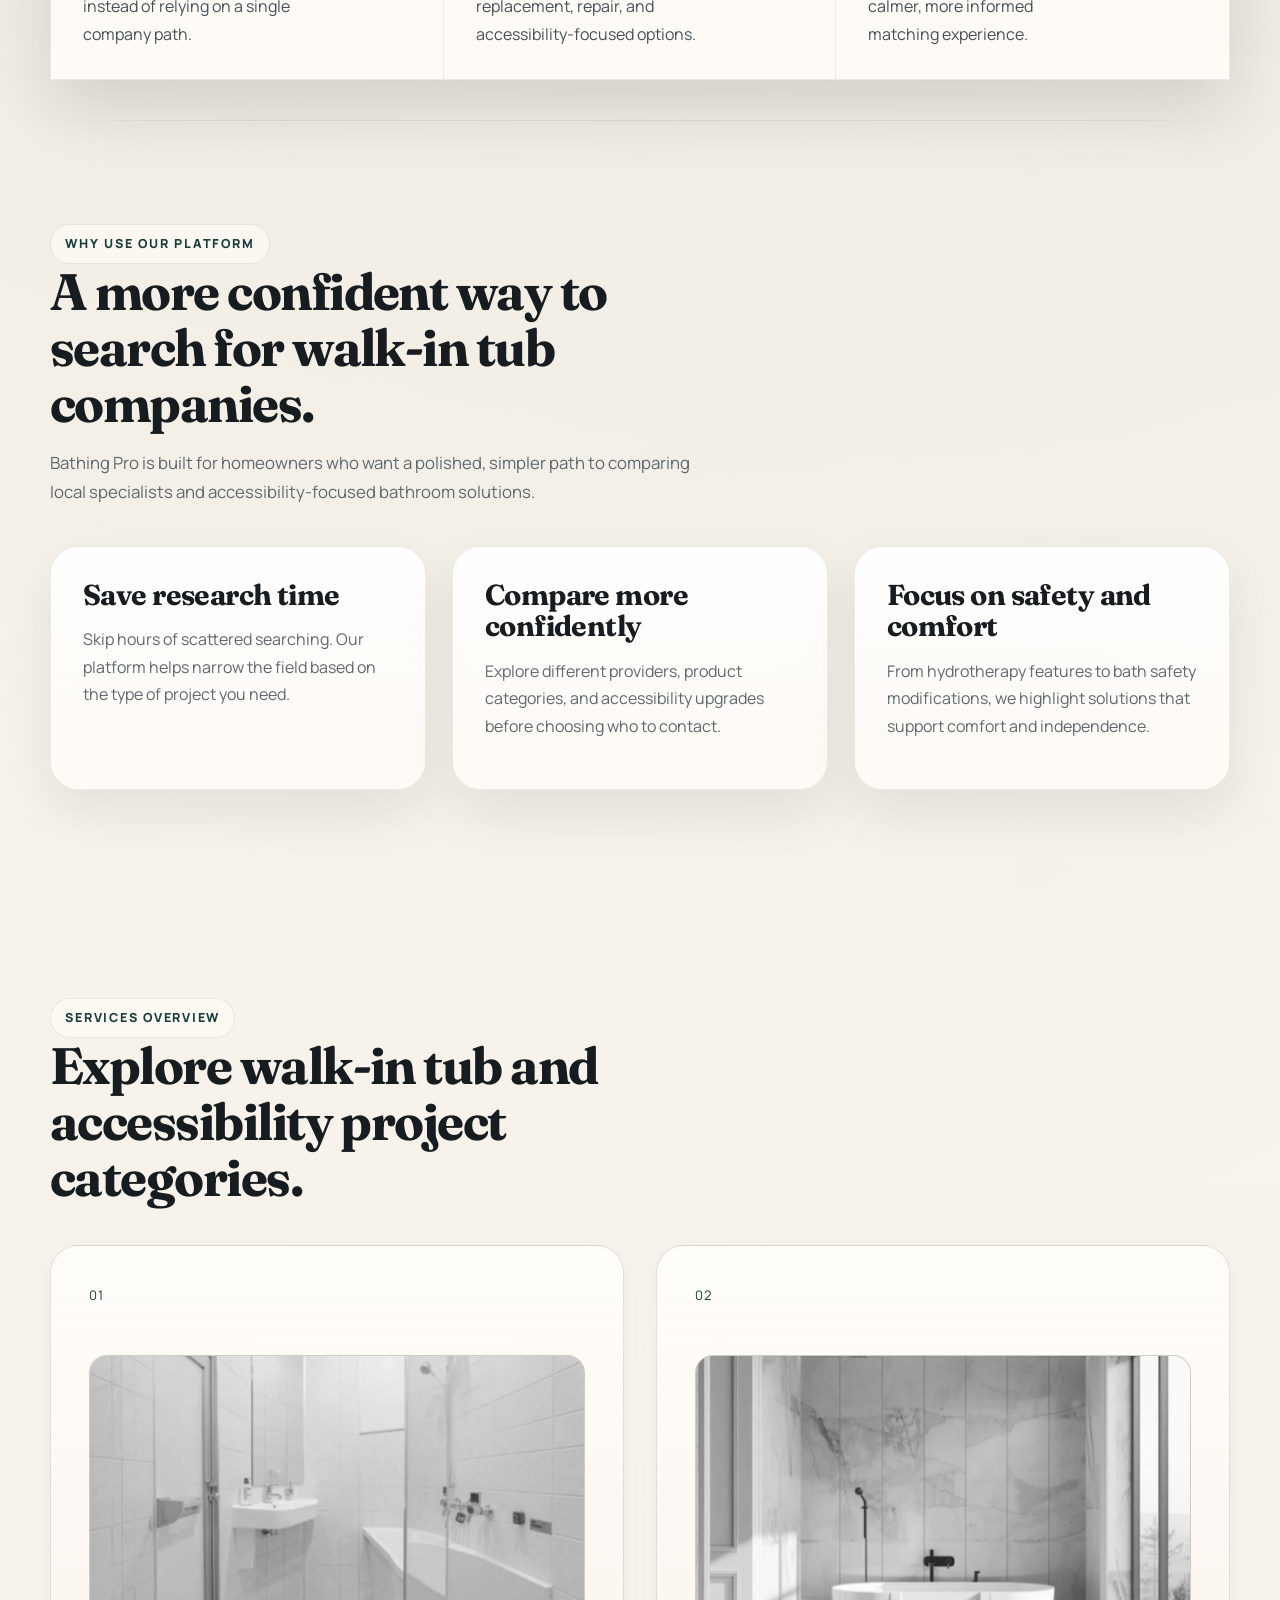
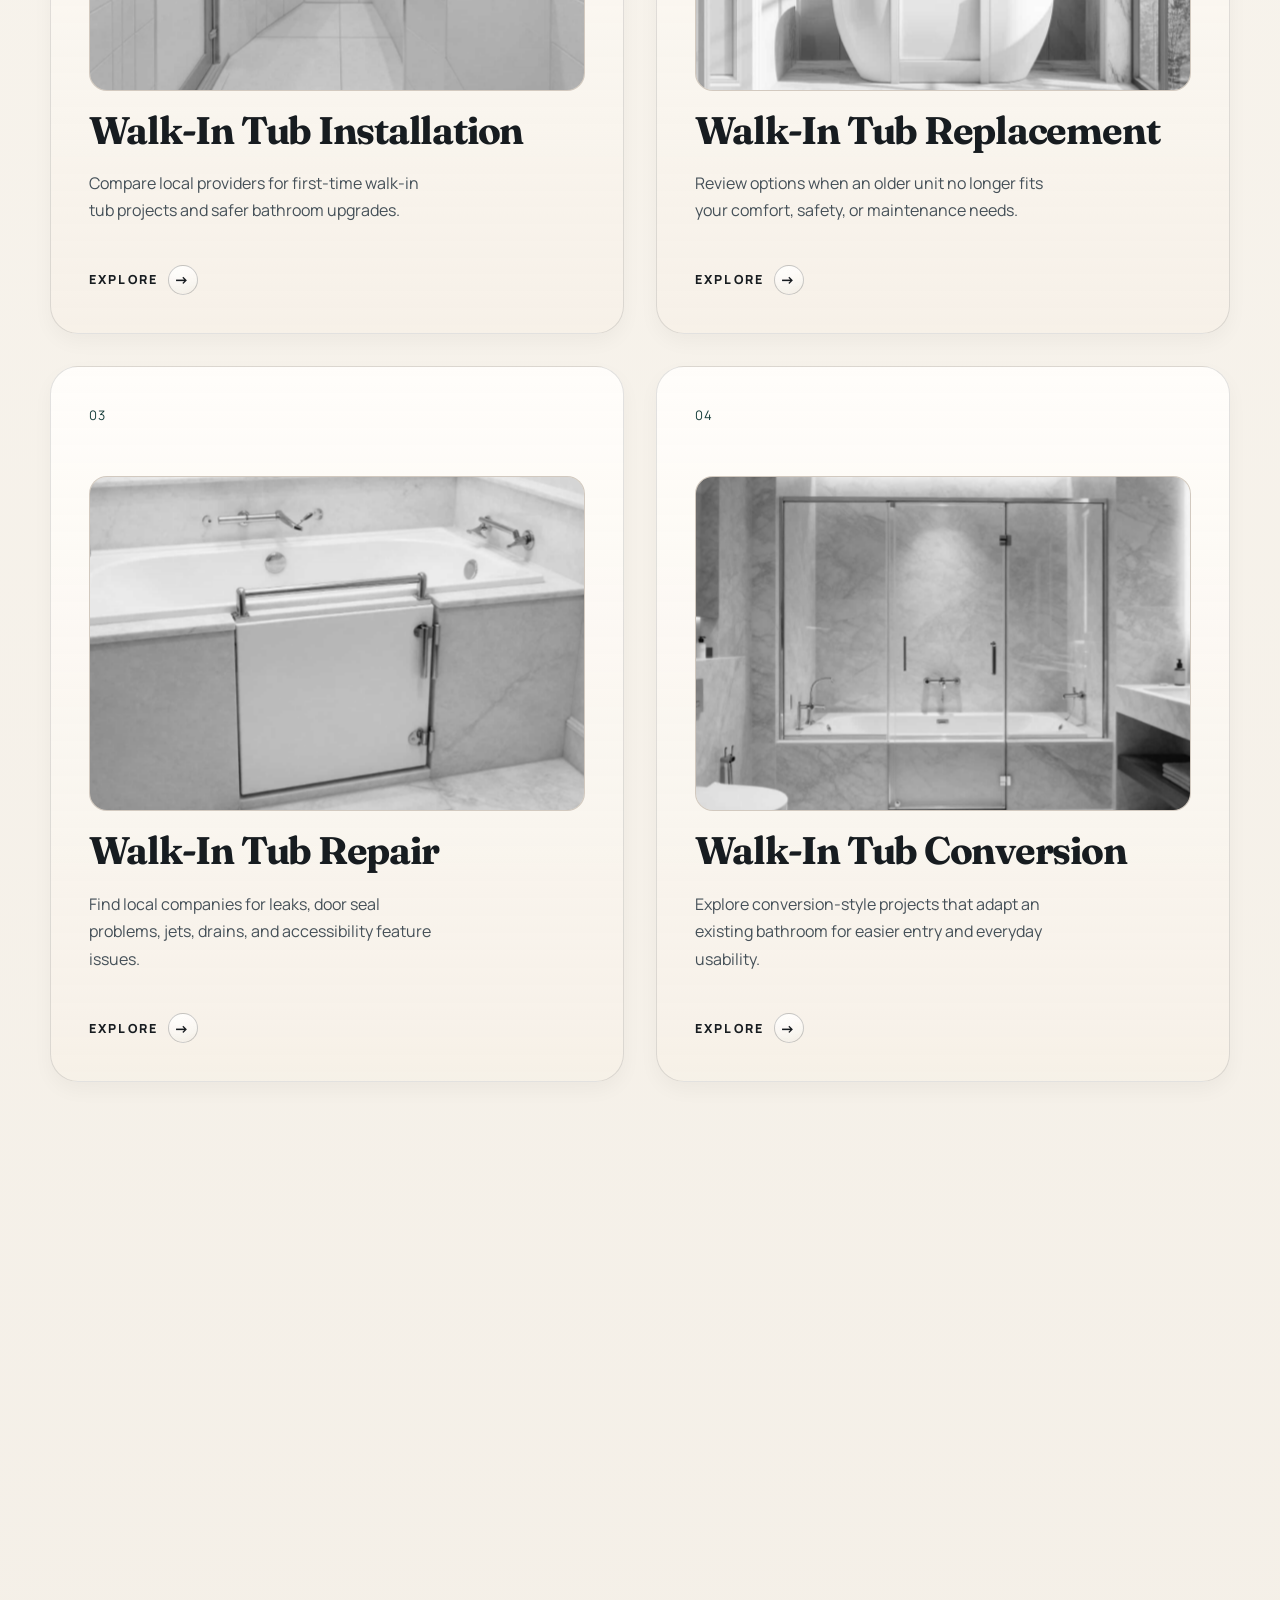
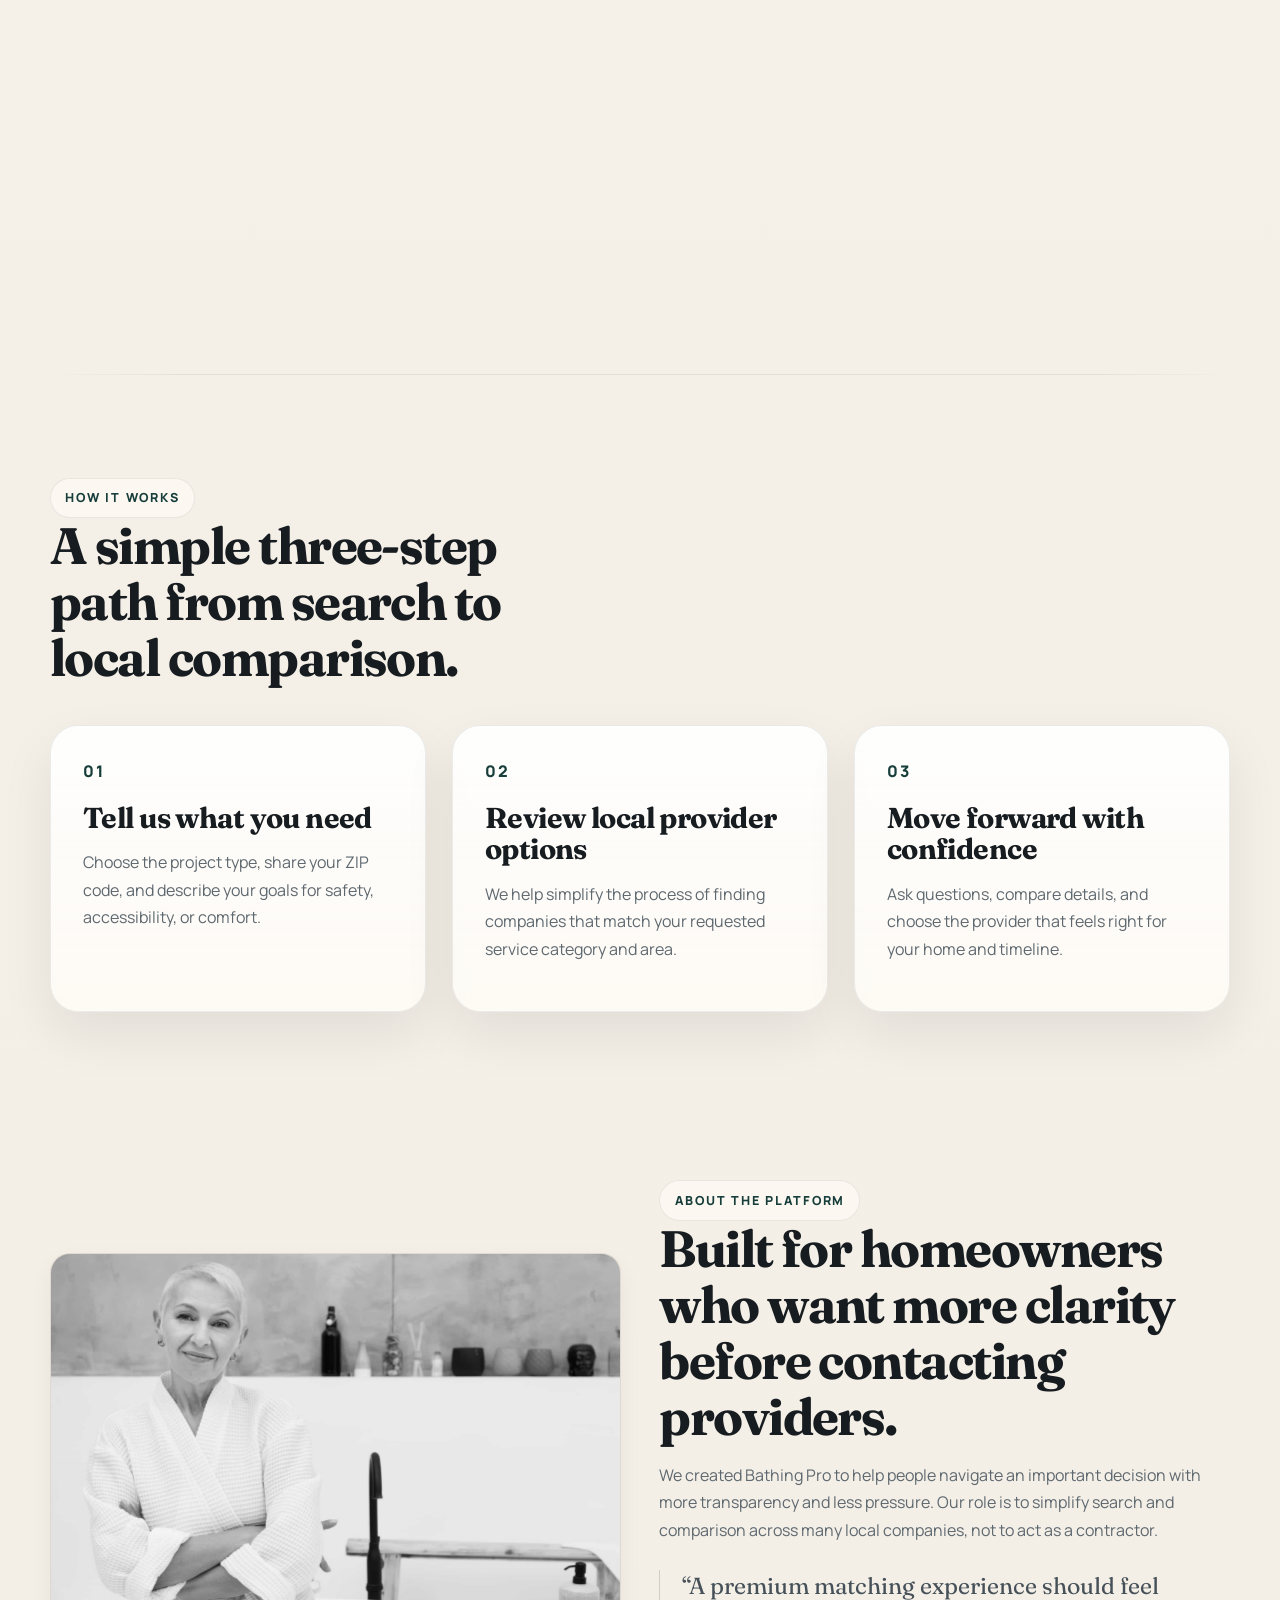
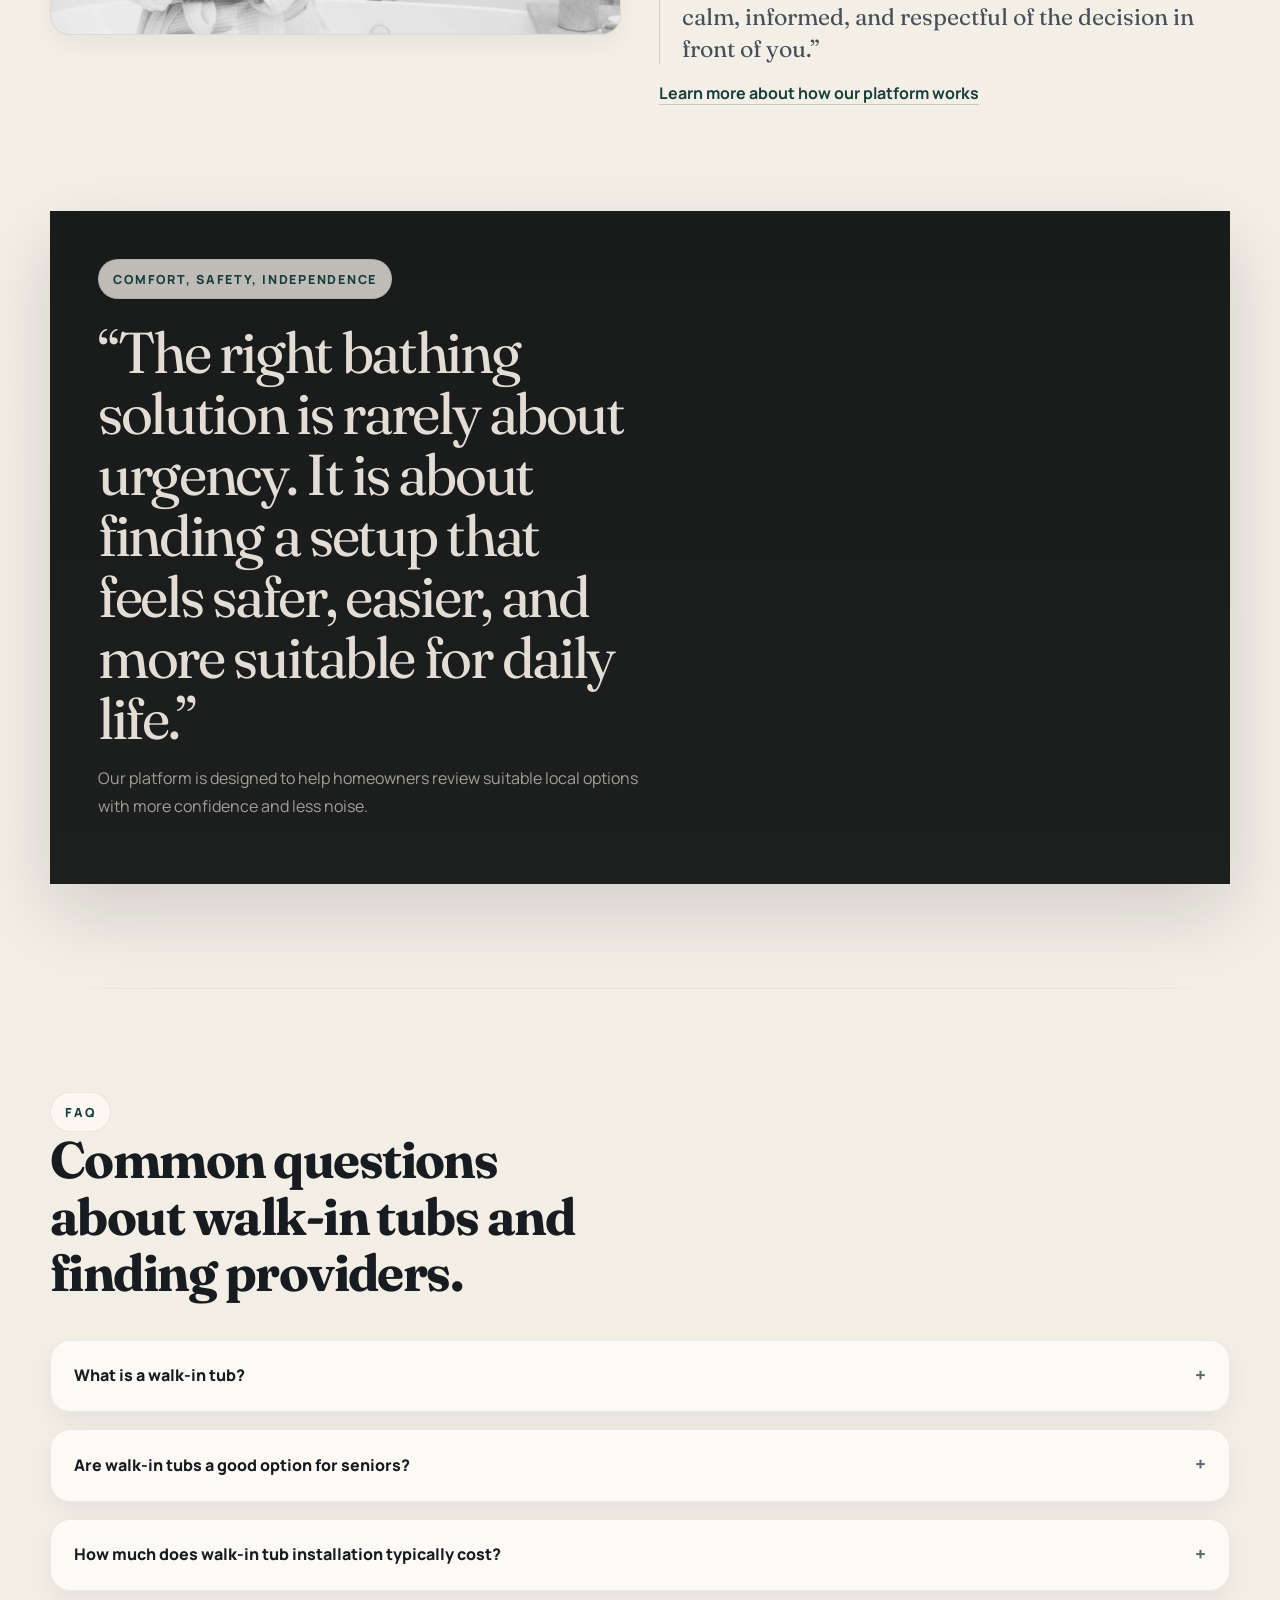
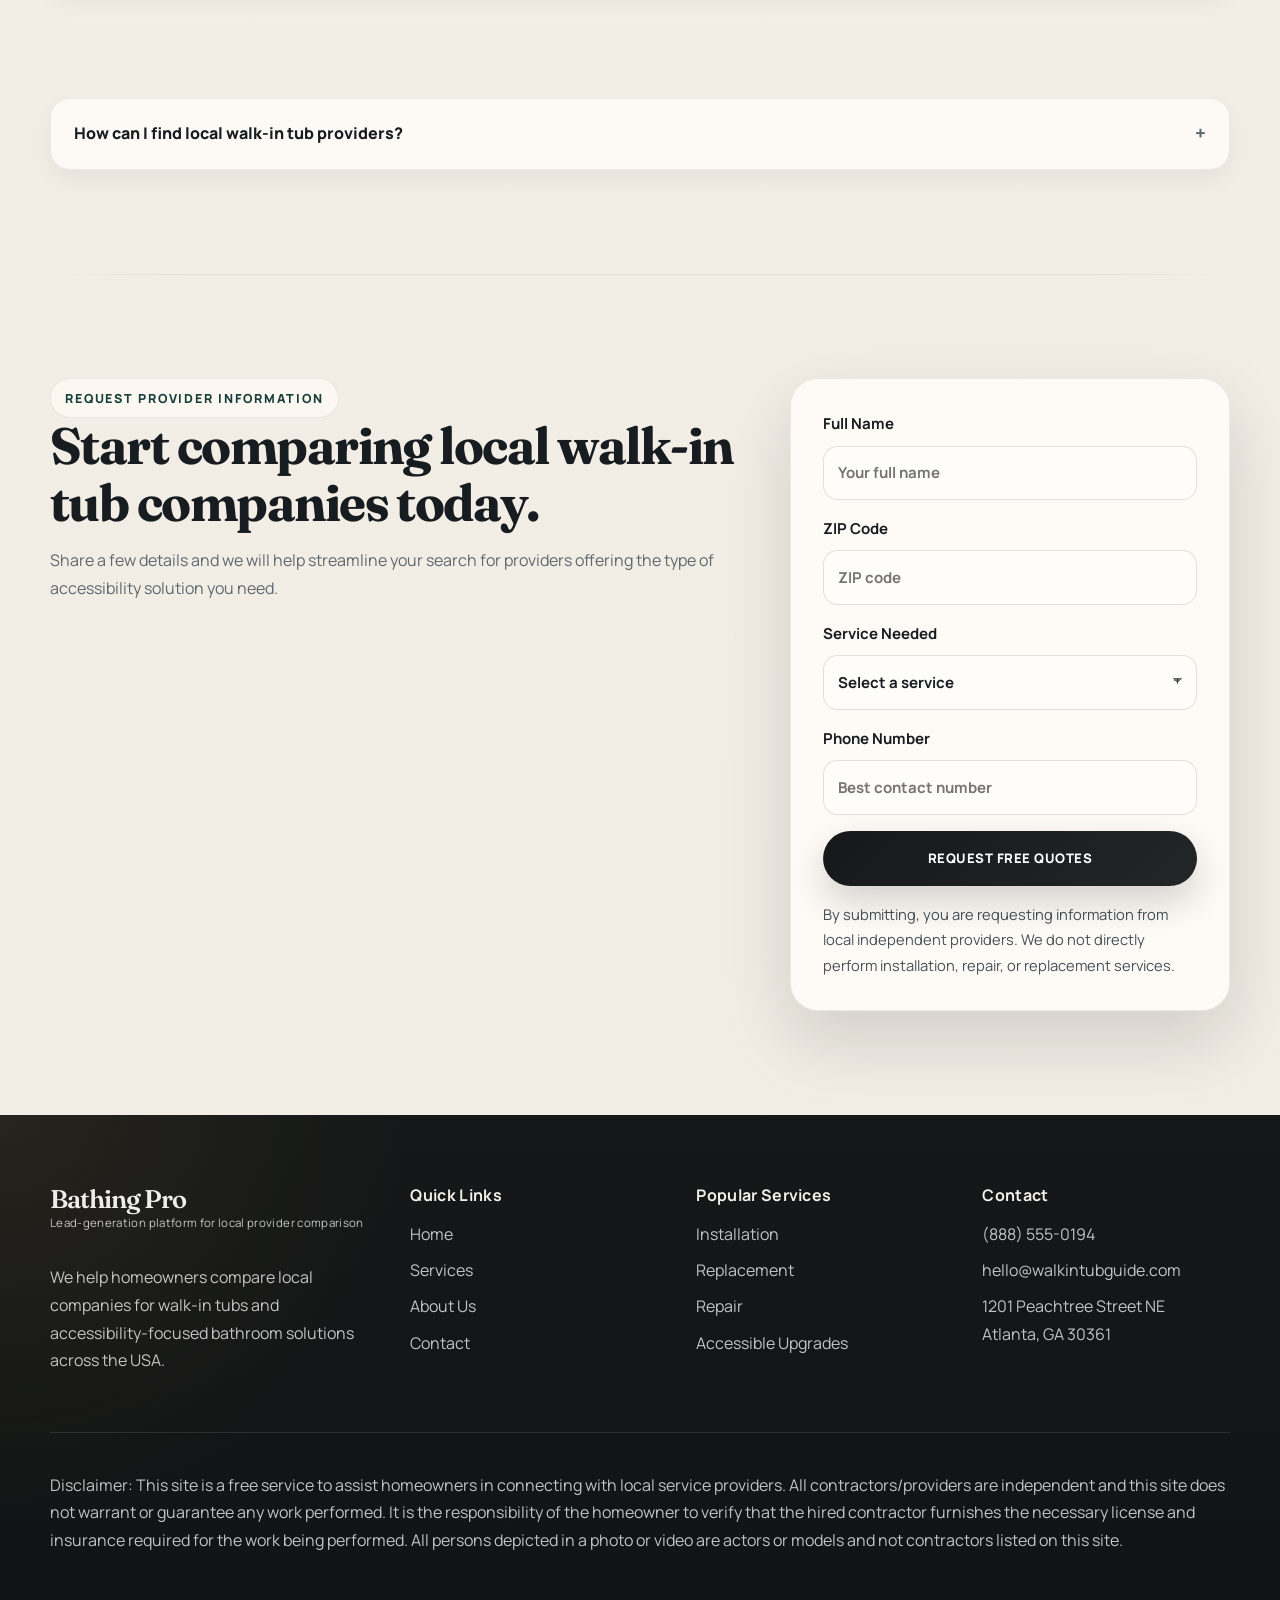
==== commit 4bfa86f0: "upd" ====
--- a/index.html
+++ b/index.html
@@ -243,7 +243,7 @@
       <div class="container split-panel">
         <div class="about-visual">
           <figure class="editorial-image editorial-image-large">
-            <img src="assets/images/lifestyle-accessibility.svg" alt="Illustrated calm, upscale accessible bathroom interior designed for comfort and independence.">
+            <img src="assets/images/home/home-img.jpg" alt="Illustrated calm, upscale accessible bathroom interior designed for comfort and independence.">
           </figure>
         </div>
         <div class="about-copy">
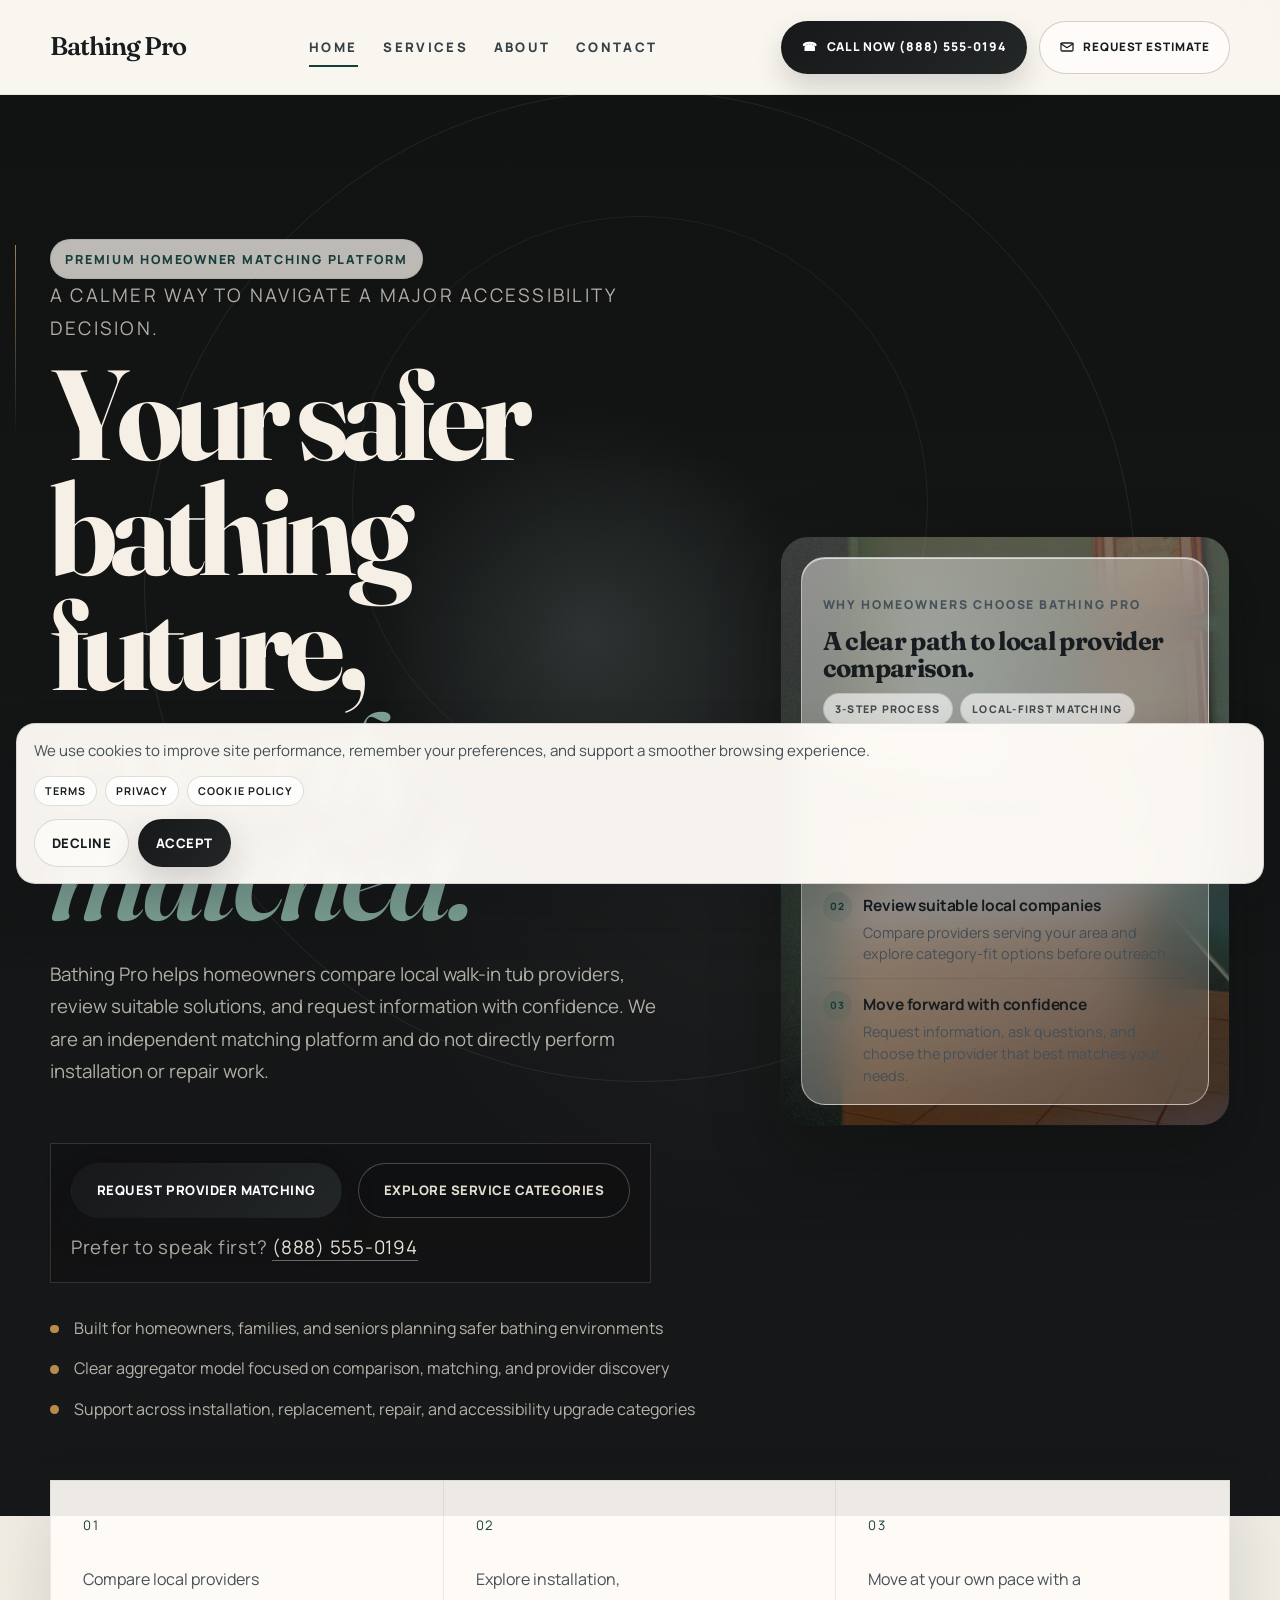
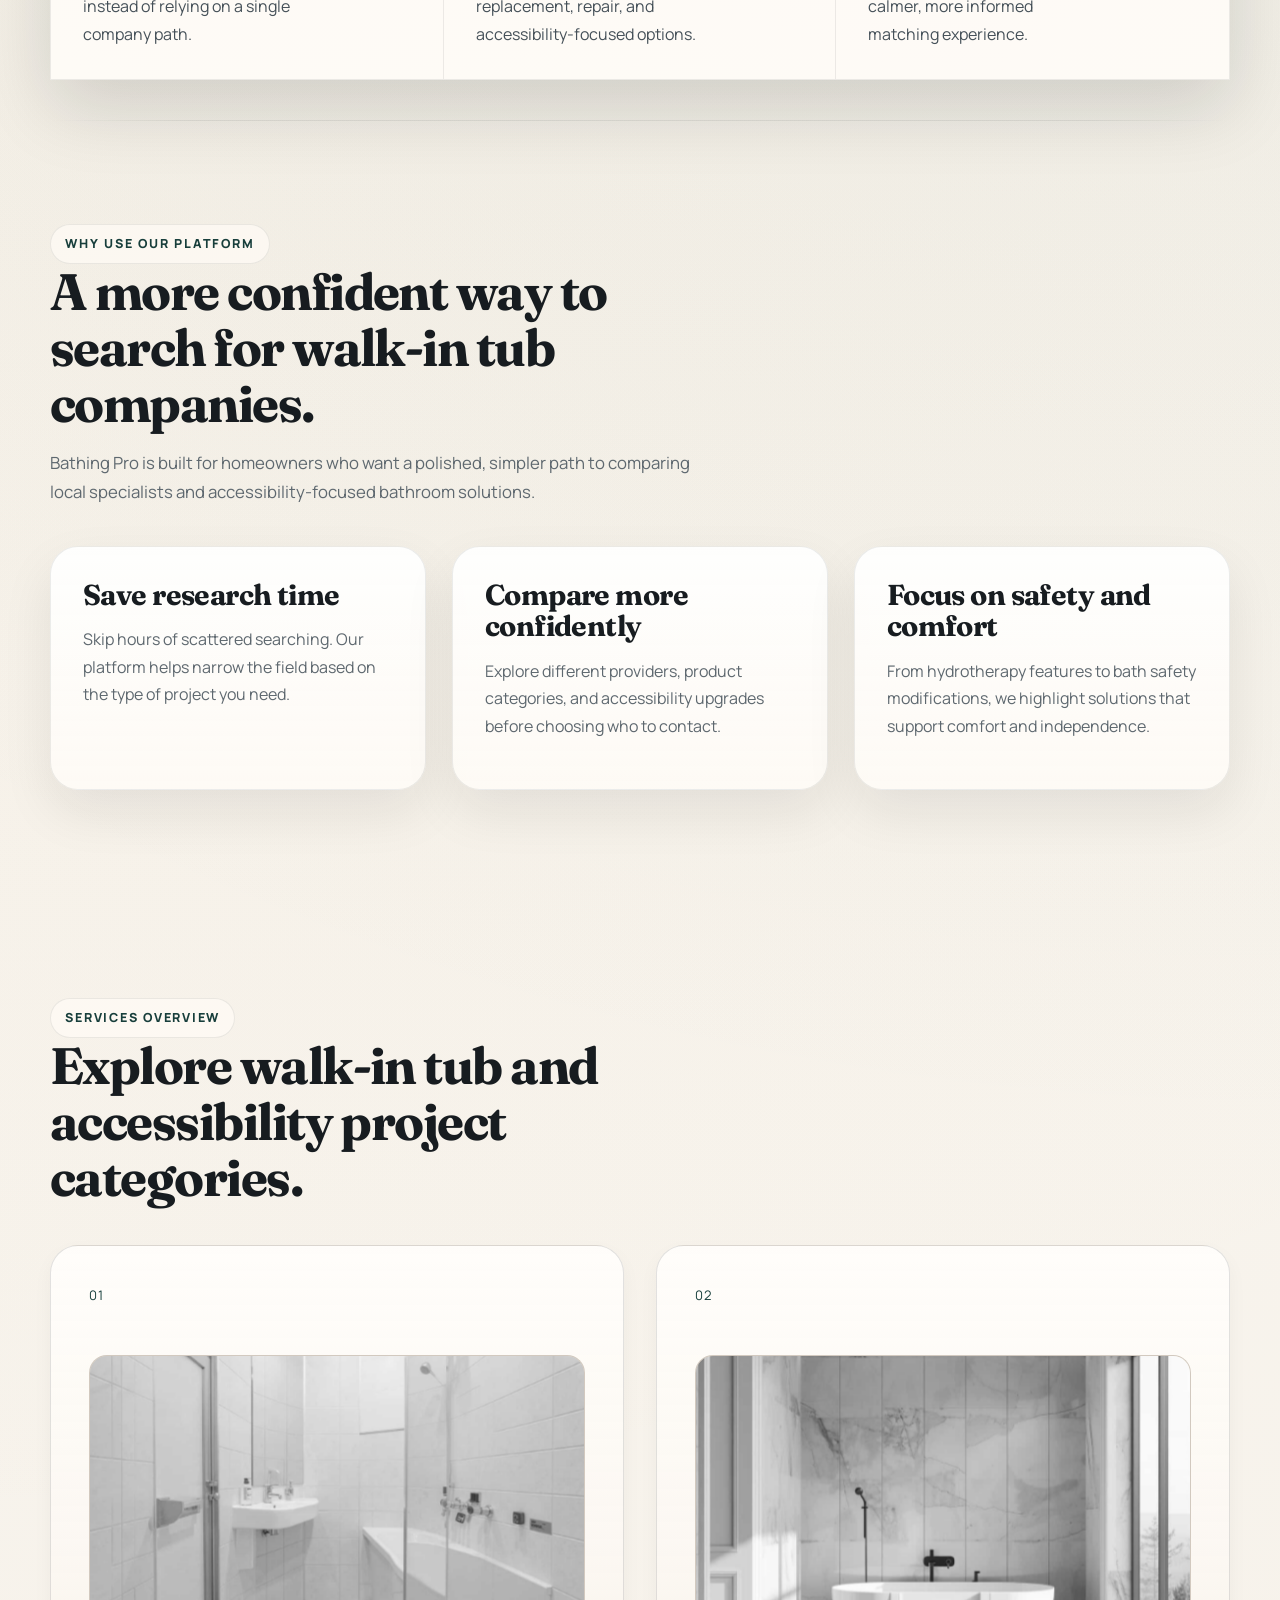
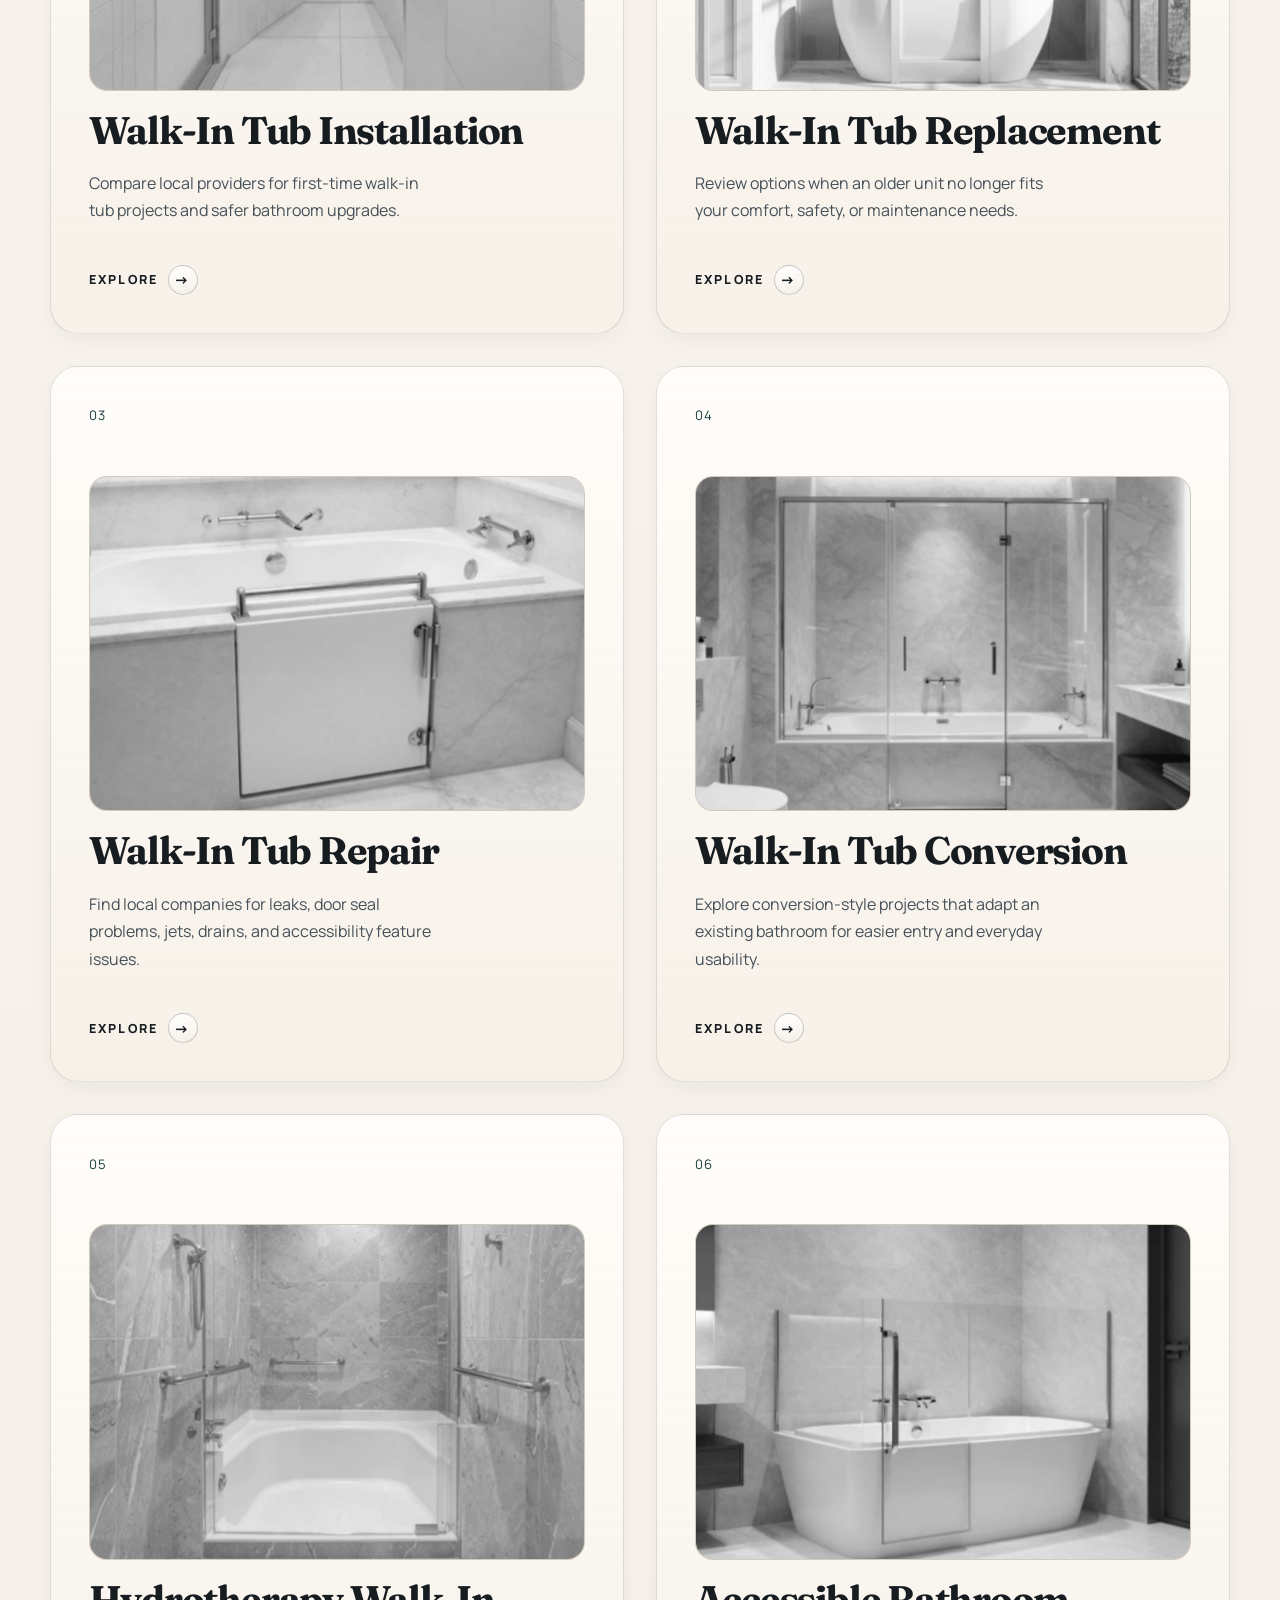
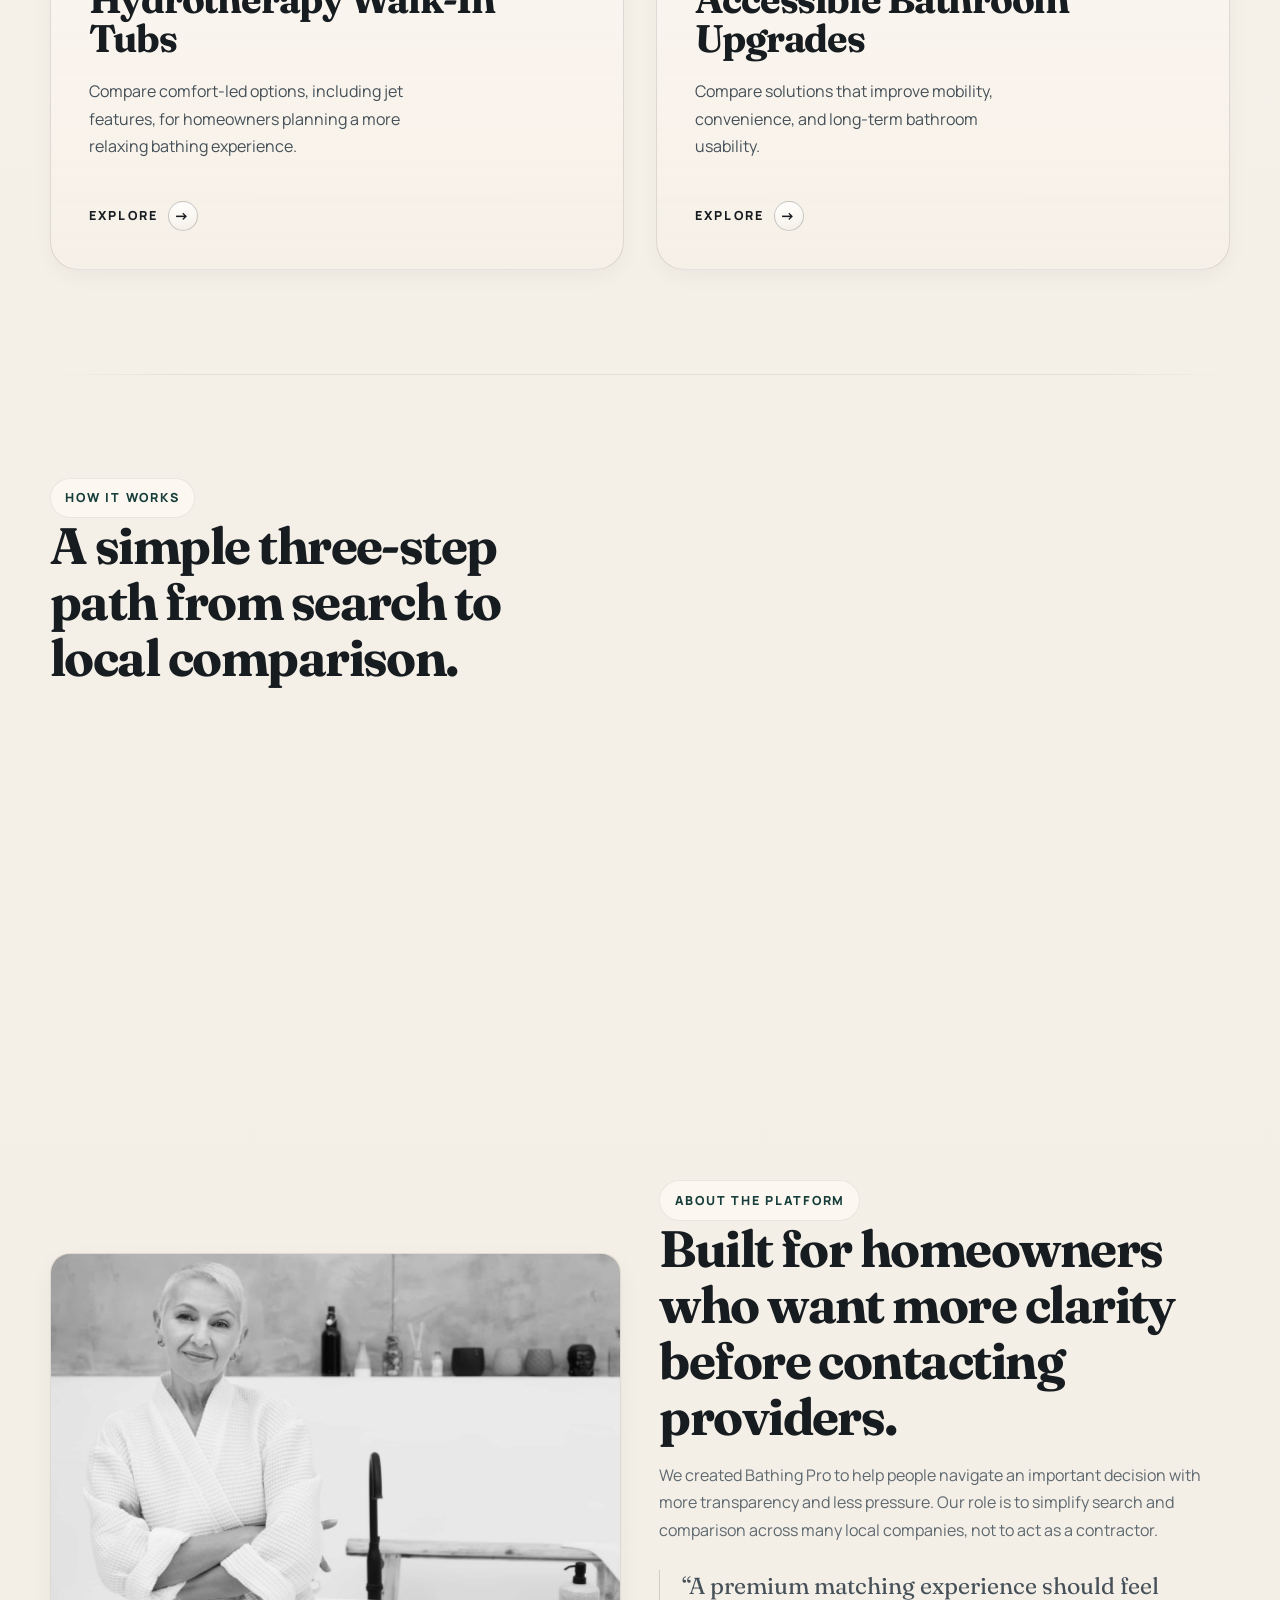
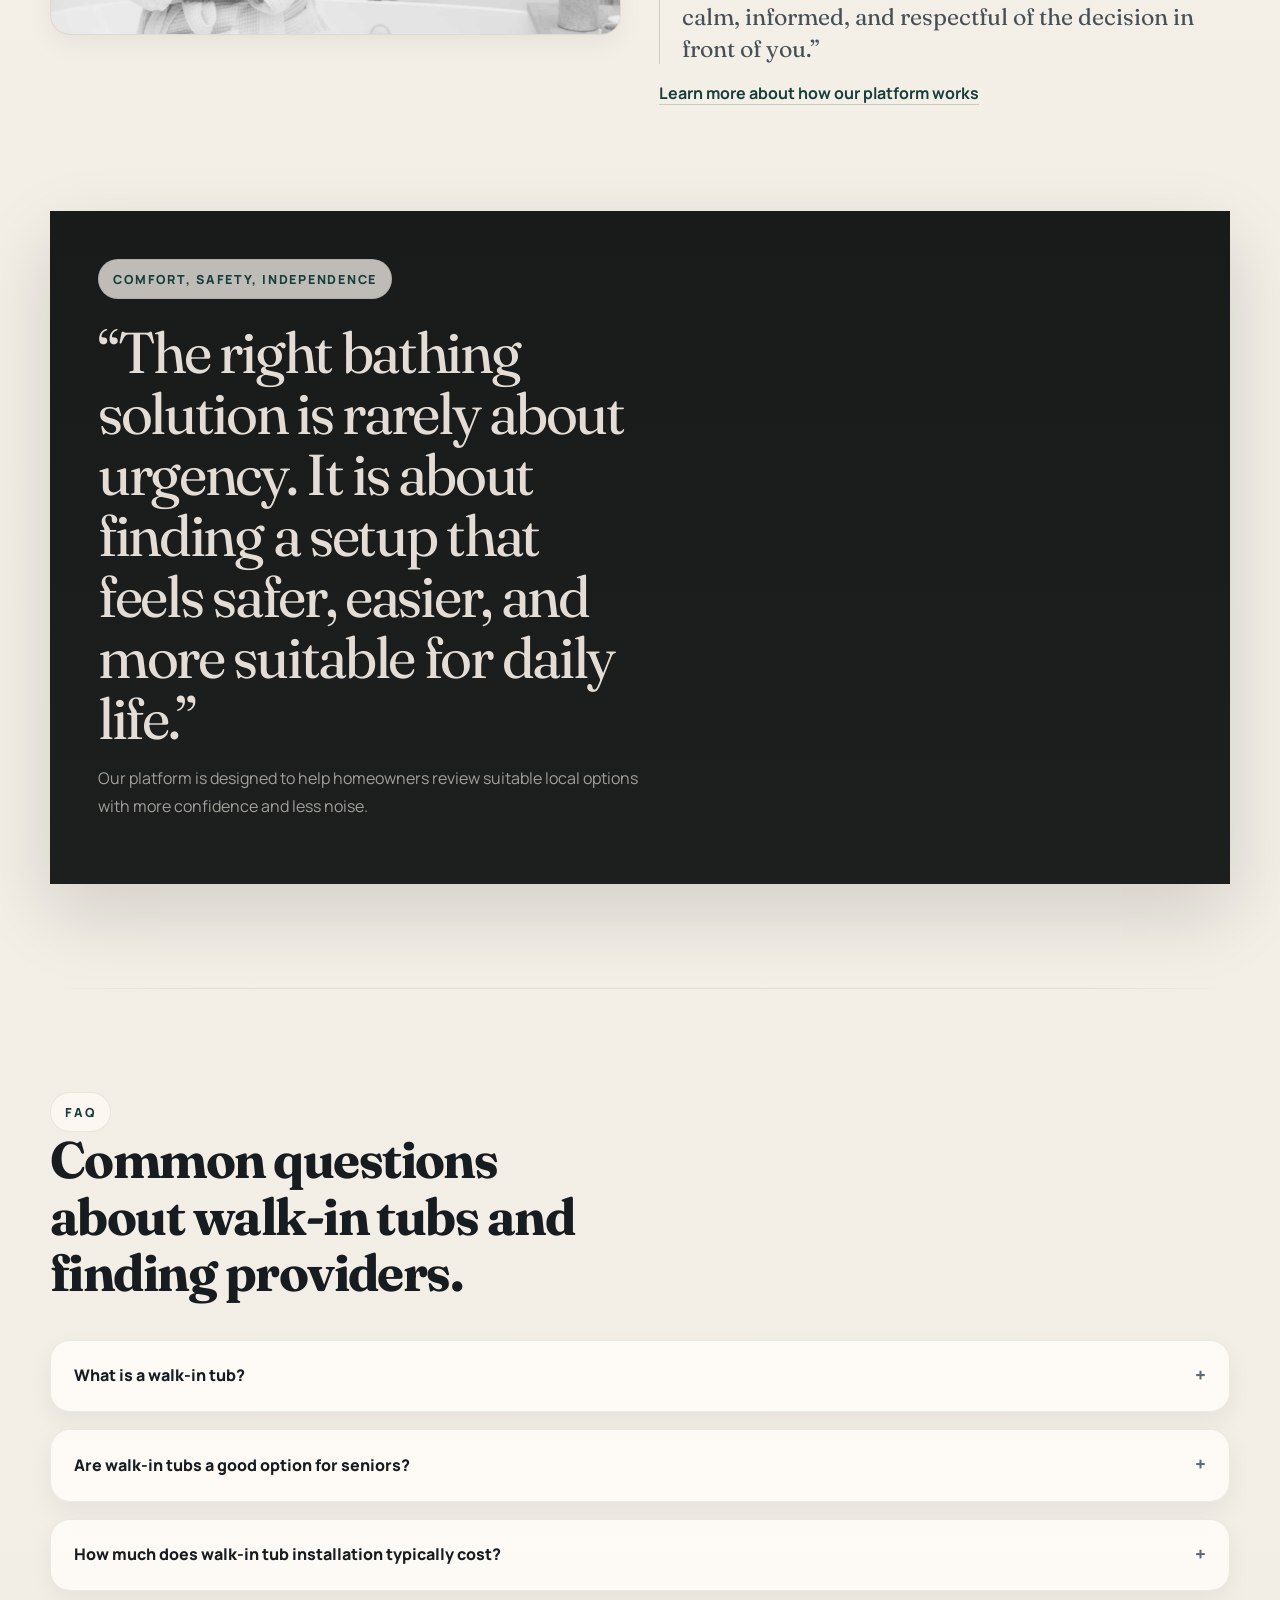
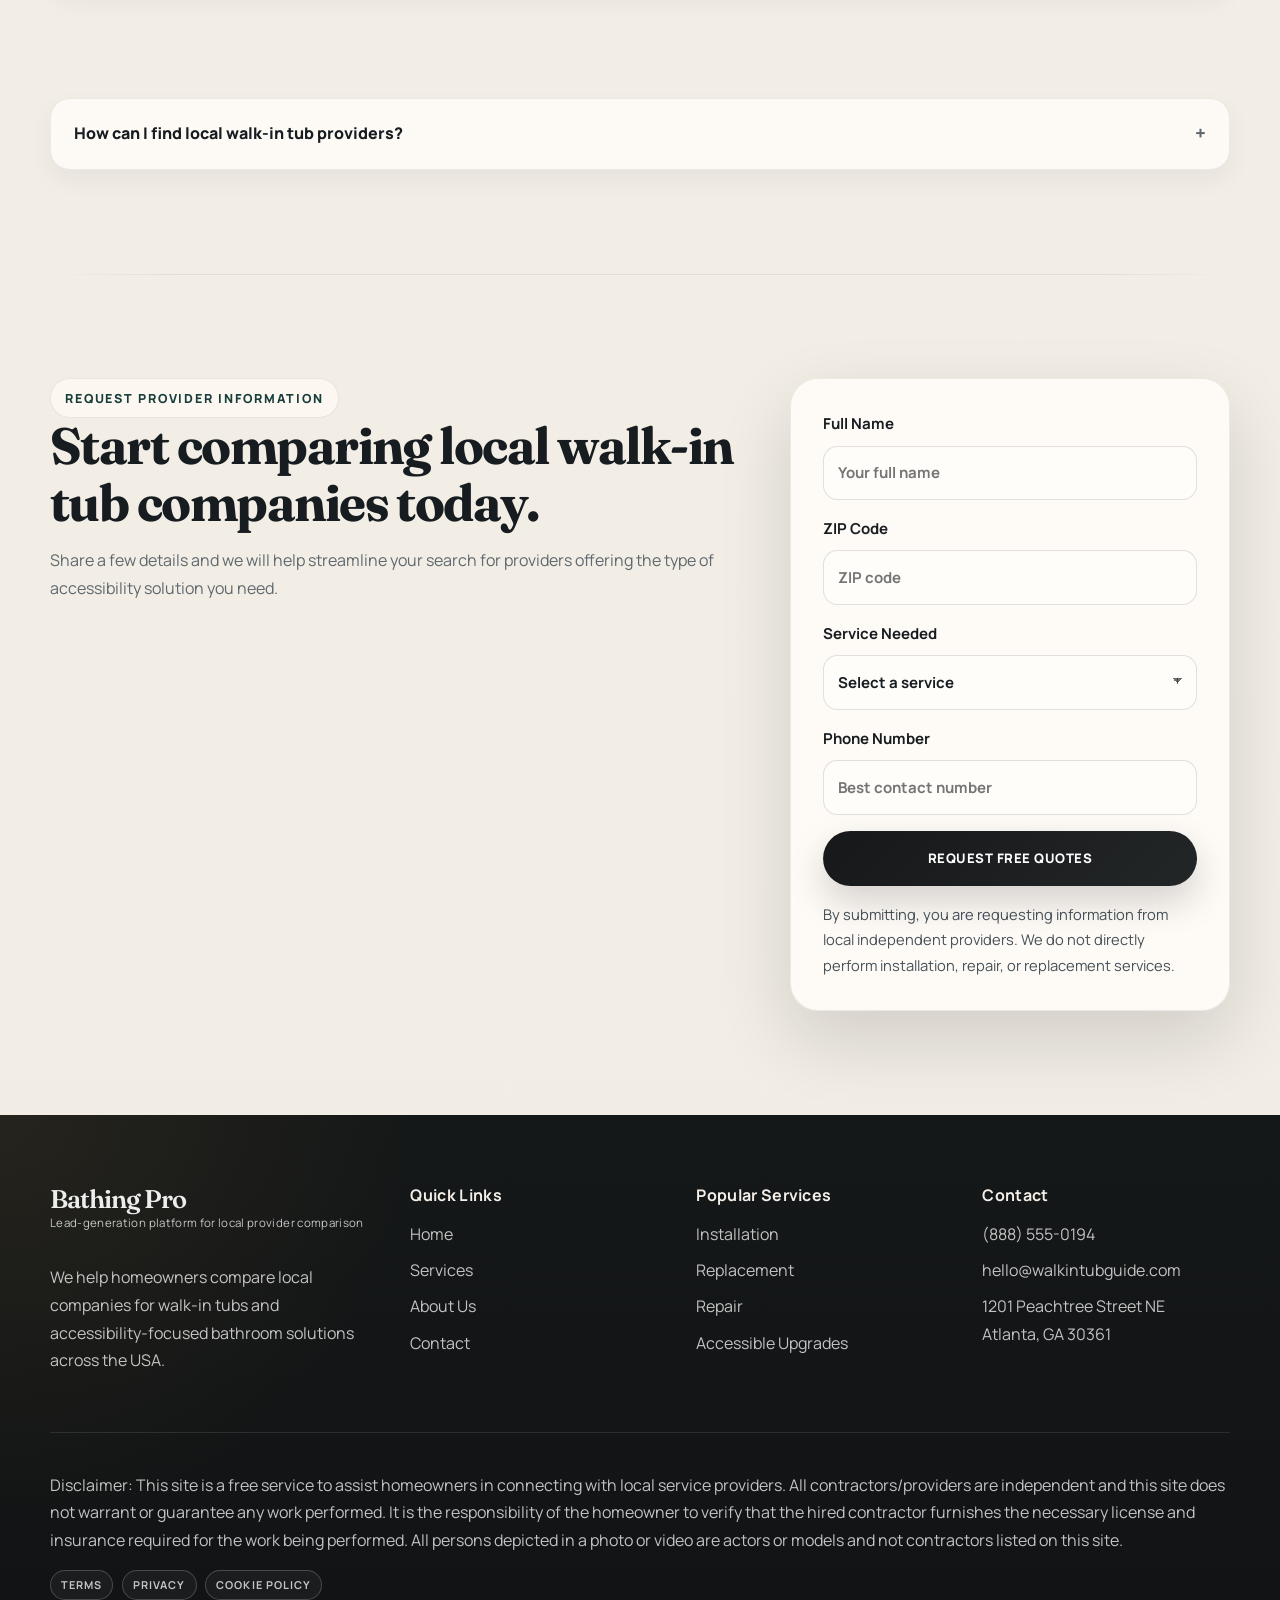
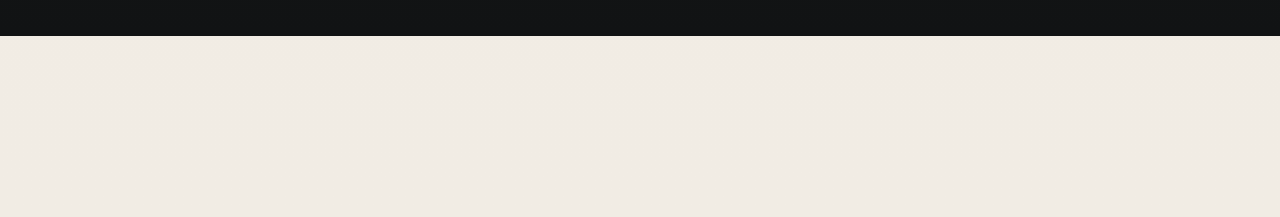
==== commit c8091399: "upd mb menu" ====
--- a/index.html
+++ b/index.html
@@ -37,9 +37,16 @@
           <span>Call Now (888) 555-0194</span>
         </a>
         <button class="nav-toggle" type="button" aria-expanded="false" aria-controls="site-nav" aria-label="Open menu">
-          <span></span>
-          <span></span>
-          <span></span>
+          <span class="nav-icon nav-icon-open" aria-hidden="true">
+            <svg viewBox="0 0 24 24" role="img" focusable="false">
+              <path d="M4 7h16M4 12h16M4 17h16" />
+            </svg>
+          </span>
+          <span class="nav-icon nav-icon-close" aria-hidden="true">
+            <svg viewBox="0 0 24 24" role="img" focusable="false">
+              <path d="M6 6l12 12M18 6l-12 12" />
+            </svg>
+          </span>
         </button>
       </div>
     </div>
--- a/assets/css/style.css
+++ b/assets/css/style.css
@@ -452,28 +452,89 @@
   padding: 0;
 }
 
-.nav-toggle span {
-  display: block;
-  width: 1.1rem;
-  height: 2px;
-  margin: 0.24rem auto;
-  background: var(--text);
-  border-radius: 999px;
-}
-
-.page-hero,
-.hero-section {
+.nav-icon {
+  display: grid;
+  place-items: center;
+  width: 1.25rem;
+  height: 1.25rem;
+  margin: 0 auto;
+}
+
+.nav-icon svg {
+  width: 1.25rem;
+  height: 1.25rem;
+  fill: none;
+  stroke: var(--text);
+  stroke-width: 2.1;
+  stroke-linecap: round;
+  stroke-linejoin: round;
+}
+
+.nav-icon-close {
+  display: none;
+}
+
+.nav-toggle[aria-expanded="true"] .nav-icon-open {
+  display: none;
+}
+
+.nav-toggle[aria-expanded="true"] .nav-icon-close {
+  display: grid;
+}
+
+.nav-menu-extra {
+  display: none;
+}
+.page-hero {
   position: relative;
   overflow: hidden;
-}
-
-.page-hero {
   padding: 7.8rem 0 4.8rem;
+
+  background-image: url('../images/about/about-hero.jpg');
+  background-size: cover;
+  background-position: center;
+  background-repeat: no-repeat;
+}
+
+.page-hero::before {
+  content: "";
+  position: absolute;
+  inset: 0;
+  background: linear-gradient(to bottom,
+      rgba(12, 14, 16, 0.32),
+      rgba(12, 14, 16, 0.12));
+  z-index: 0;
+}
+
+.page-hero>* {
+  position: relative;
+  z-index: 1;
+}
+
+.page-hero .container {
+  position: relative;
+  z-index: 1;
+  max-width: 64rem;
+  padding: 1.4rem 1.6rem;
+  border-radius: 24px;
+  background: linear-gradient(135deg,
+      rgba(20, 22, 24, 0.24),
+      rgba(20, 22, 24, 0.08));
+  backdrop-filter: blur(6px);
+  -webkit-backdrop-filter: blur(6px);
+}
+
+.page-hero h1 {
+  color: #f7f2e9;
+  text-shadow: 0 10px 30px rgba(0, 0, 0, 0.28);
 }
 
 .page-hero p {
   max-width: 52rem;
   font-size: 1.08rem;
+  line-height: 1.7;
+  color: rgba(245, 239, 230, 0.92);
+  text-shadow: 0 4px 18px rgba(0, 0, 0, 0.22);
 }
 
 .section-heading {
@@ -681,6 +742,89 @@
   border-top: 1px solid rgba(255, 255, 255, 0.1);
 }
 
+.legal-links {
+  display: flex;
+  flex-wrap: wrap;
+  gap: 0.55rem;
+  margin-top: 0.95rem;
+}
+
+.legal-links a {
+  display: inline-flex;
+  align-items: center;
+  min-height: 1.9rem;
+  padding: 0.2rem 0.62rem;
+  border: 1px solid rgba(255, 255, 255, 0.2);
+  border-radius: 999px;
+  background: rgba(255, 255, 255, 0.04);
+  font-size: 0.68rem;
+  font-weight: 700;
+  letter-spacing: 0.1em;
+  text-transform: uppercase;
+}
+
+.cookie-consent {
+  position: fixed;
+  left: 1rem;
+  right: 1rem;
+  bottom: 1rem;
+  z-index: 120;
+  border-radius: 1.2rem;
+  border: 1px solid rgba(23, 28, 32, 0.14);
+  background: rgba(255, 252, 247, 0.96);
+  box-shadow: 0 26px 52px rgba(14, 20, 24, 0.2);
+  backdrop-filter: blur(10px);
+}
+
+.cookie-consent-content {
+  display: grid;
+  gap: 0.82rem;
+  padding: 1rem 1.05rem;
+}
+
+.cookie-consent-content p {
+  margin: 0;
+  color: var(--muted-strong);
+  font-size: 0.94rem;
+  line-height: 1.5;
+}
+
+.cookie-consent-links {
+  display: flex;
+  flex-wrap: wrap;
+  gap: 0.5rem;
+}
+
+.cookie-consent-links a {
+  display: inline-flex;
+  align-items: center;
+  min-height: 1.9rem;
+  padding: 0.26rem 0.62rem;
+  border-radius: 999px;
+  border: 1px solid rgba(23, 28, 32, 0.14);
+  background: rgba(255, 255, 255, 0.8);
+  color: var(--text);
+  font-size: 0.67rem;
+  font-weight: 700;
+  letter-spacing: 0.1em;
+  text-transform: uppercase;
+}
+
+.cookie-consent-actions {
+  display: flex;
+  flex-wrap: wrap;
+  gap: 0.55rem;
+}
+
+.cookie-consent-actions .btn {
+  min-height: 2.85rem;
+  padding: 0.72rem 1.05rem;
+}
+
+body.cookie-banner-visible {
+  padding-bottom: calc(var(--cookie-banner-height, 0px) + 1.25rem);
+}
+
 .faq-list {
   display: grid;
   gap: 1.05rem;
@@ -762,23 +906,30 @@
     overflow: hidden;
   }
 
+  .header-actions {
+    position: relative;
+    z-index: 75;
+  }
+
   .site-nav {
-    position: absolute;
-    top: calc(100% + 0.75rem);
-    left: 1rem;
-    right: 1rem;
+    position: fixed;
+    inset: 0;
     display: flex;
     flex-direction: column;
-    align-items: stretch;
-    gap: 0;
-    padding: 1rem 1.1rem;
-    border-radius: 1.25rem;
-    background: rgba(255, 252, 248, 0.98);
-    border: 1px solid rgba(23, 28, 32, 0.08);
-    box-shadow: var(--shadow-strong);
+    align-items: flex-start;
+    justify-content: flex-start;
+    gap: 0.2rem;
+    padding: calc(7rem + env(safe-area-inset-top, 0px)) 1.35rem calc(1.8rem + env(safe-area-inset-bottom, 0px));
+    min-height: 100vh;
+    height: 100svh;
+    background: rgba(248, 243, 235, 0.99);
+    border: 0;
+    box-shadow: none;
     opacity: 0;
     pointer-events: none;
-    transform: translateY(-8px);
+    transform: translateY(-100%);
+    z-index: 60;
+    overflow-y: auto;
   }
 
   .site-nav.is-open {
@@ -787,8 +938,66 @@
     transform: translateY(0);
   }
 
+  .nav-toggle {
+    position: relative;
+    z-index: 76;
+  }
+
+  body.menu-open .mobile-phone,
+  body.menu-open .mobile-email {
+    opacity: 0;
+    pointer-events: none;
+  }
+
   .site-nav a {
-    padding: 0.95rem 0;
+    width: 100%;
+    padding: 1rem 0;
+    border-bottom: 1px solid rgba(23, 28, 32, 0.1);
+    font-size: 1rem;
+    letter-spacing: 0.09em;
+  }
+
+  .site-nav a::after {
+    display: none;
+  }
+
+  .nav-menu-extra {
+    display: grid;
+    gap: 0.45rem;
+    margin-top: 1.2rem;
+    padding-top: 1rem;
+    width: 100%;
+    border-top: 1px solid rgba(23, 28, 32, 0.14);
+  }
+
+  .nav-menu-extra p {
+    margin: 0;
+    color: rgba(23, 62, 59, 0.78);
+    font-size: 0.7rem;
+    font-weight: 800;
+    letter-spacing: 0.14em;
+    text-transform: uppercase;
+  }
+
+  .nav-menu-extra a,
+  .nav-menu-extra span {
+    color: var(--muted-strong);
+    font-size: 0.95rem;
+    line-height: 1.45;
+  }
+
+  .nav-menu-extra a {
+    width: auto;
+    padding: 0;
+    border: 0;
+    font-size: 0.96rem;
+    font-weight: 600;
+    letter-spacing: 0;
+    text-transform: none;
+  }
+
+  .nav-menu-extra span {
+    font-size: 0.9rem;
   }
 
   .desktop-phone {
@@ -850,6 +1059,41 @@
   .split-panel,
   .footer-grid {
     grid-template-columns: 1fr;
+  }
+
+  .cookie-consent {
+    left: 0.75rem;
+    right: 0.75rem;
+    bottom: 0.75rem;
+  }
+
+  .swipe-track {
+    display: grid !important;
+    grid-auto-flow: column;
+    grid-auto-columns: min(84%, 22rem);
+    gap: 0.85rem;
+    overflow-x: auto;
+    scroll-snap-type: x mandatory;
+    scroll-padding-inline: 0.2rem;
+    -webkit-overflow-scrolling: touch;
+    padding: 0.15rem 0.05rem 0.35rem;
+  }
+
+  .swipe-track > * {
+    width: 100%;
+    scroll-snap-align: start;
+  }
+
+  .service-grid.swipe-track {
+    grid-auto-columns: min(88%, 24.5rem);
+  }
+
+  .swipe-track {
+    scrollbar-width: none;
+  }
+
+  .swipe-track::-webkit-scrollbar {
+    display: none;
   }
 }
 
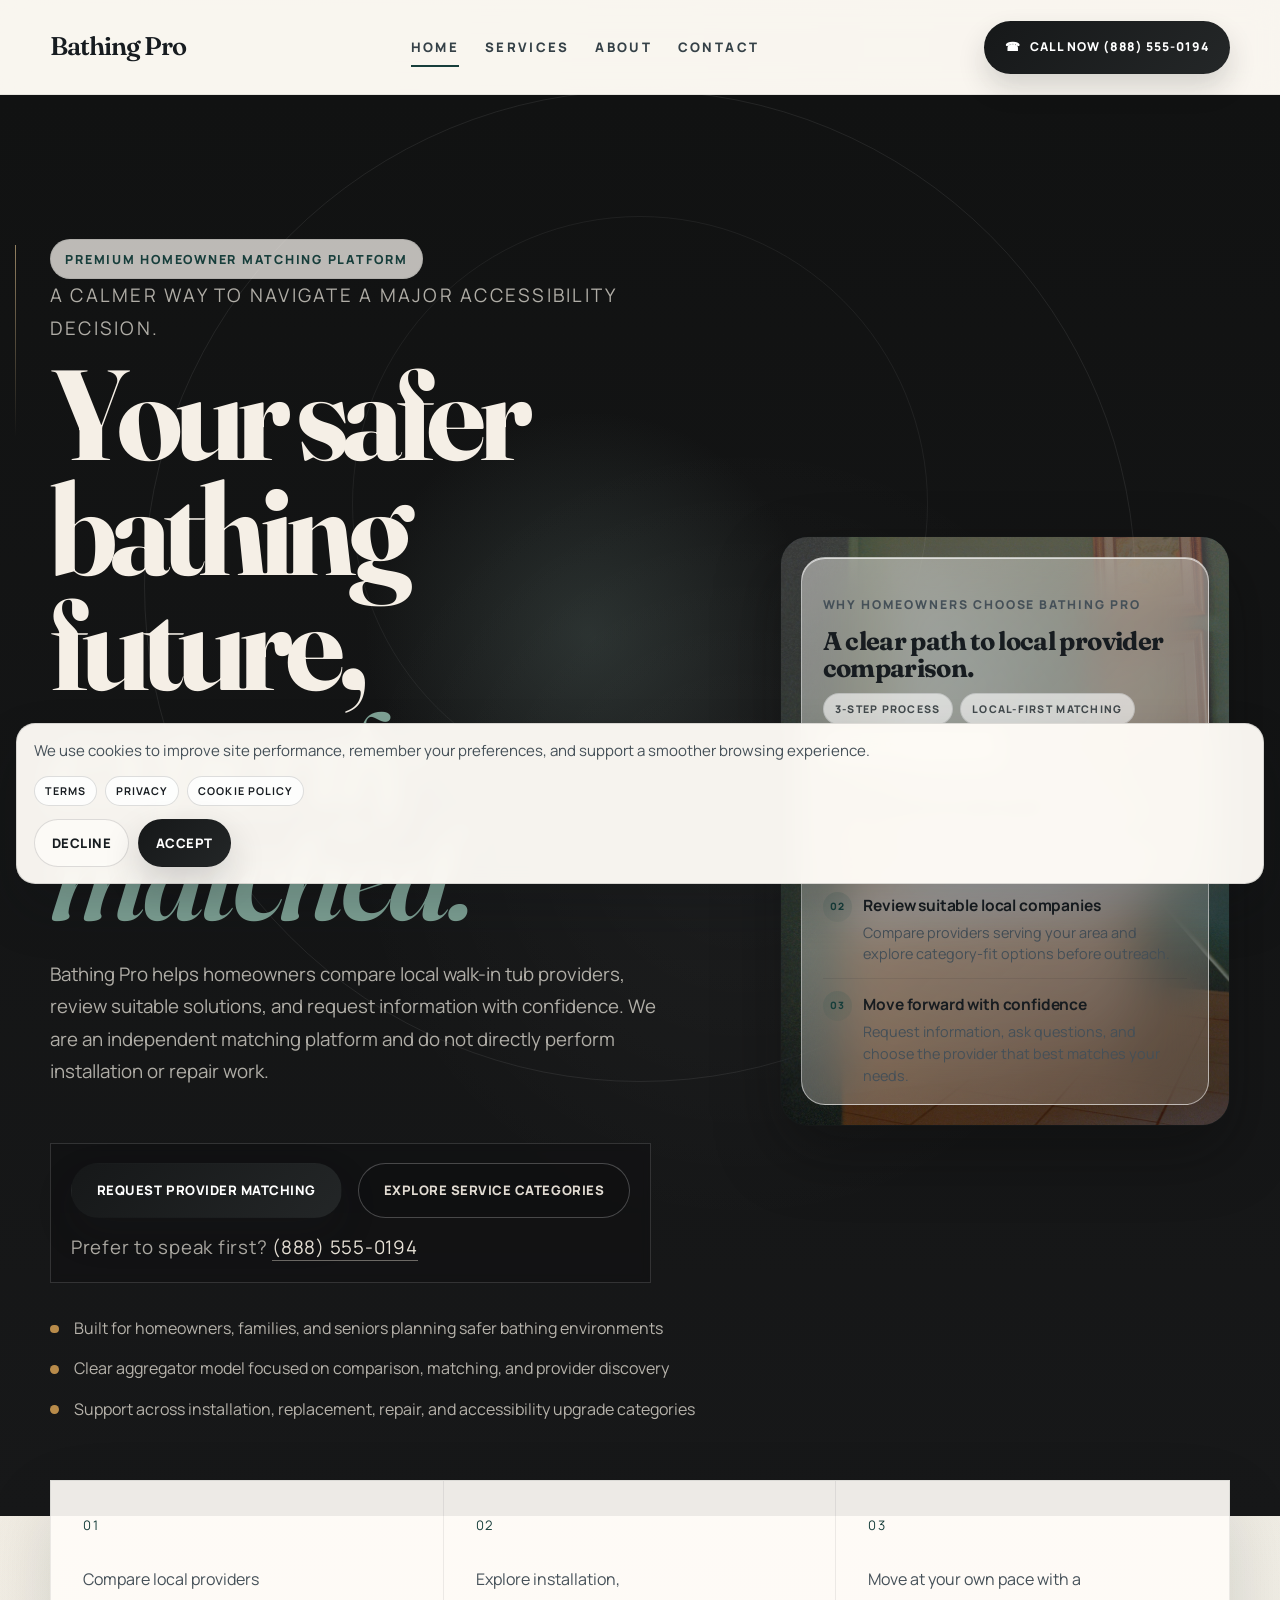
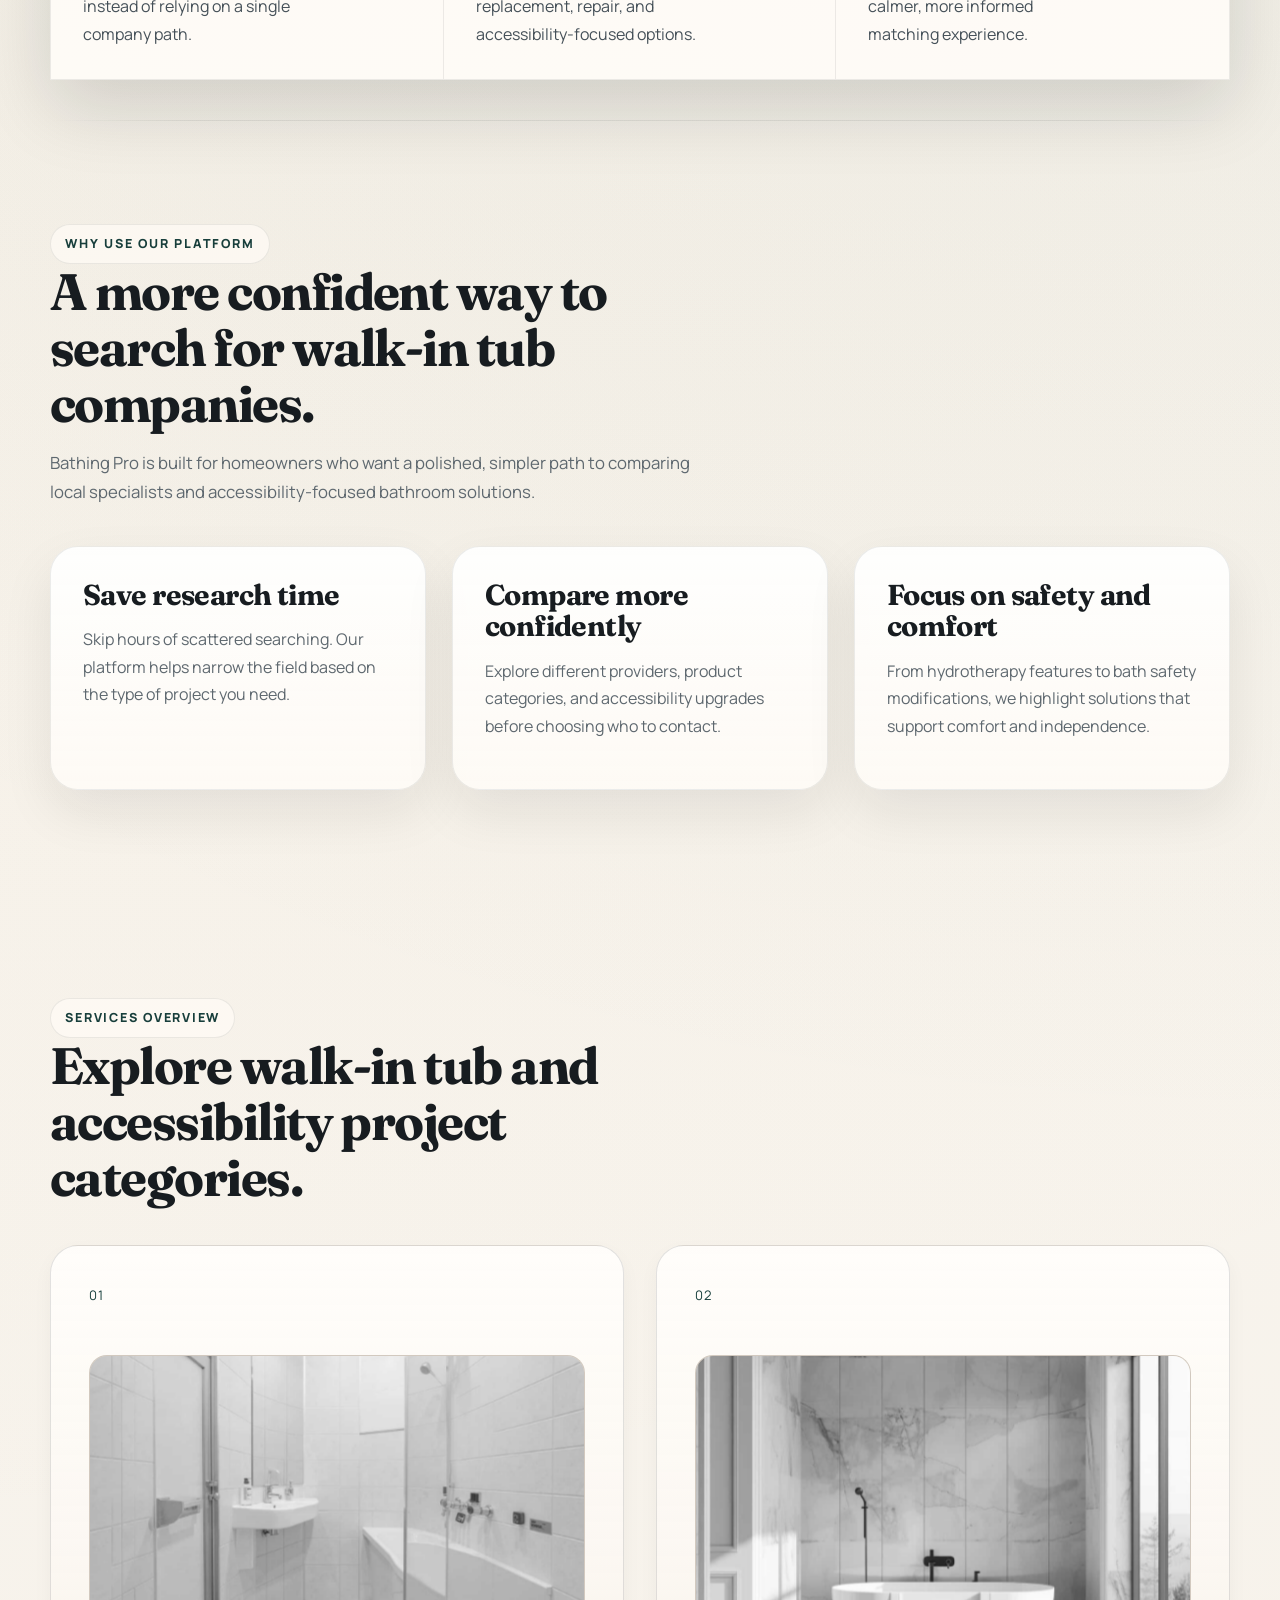
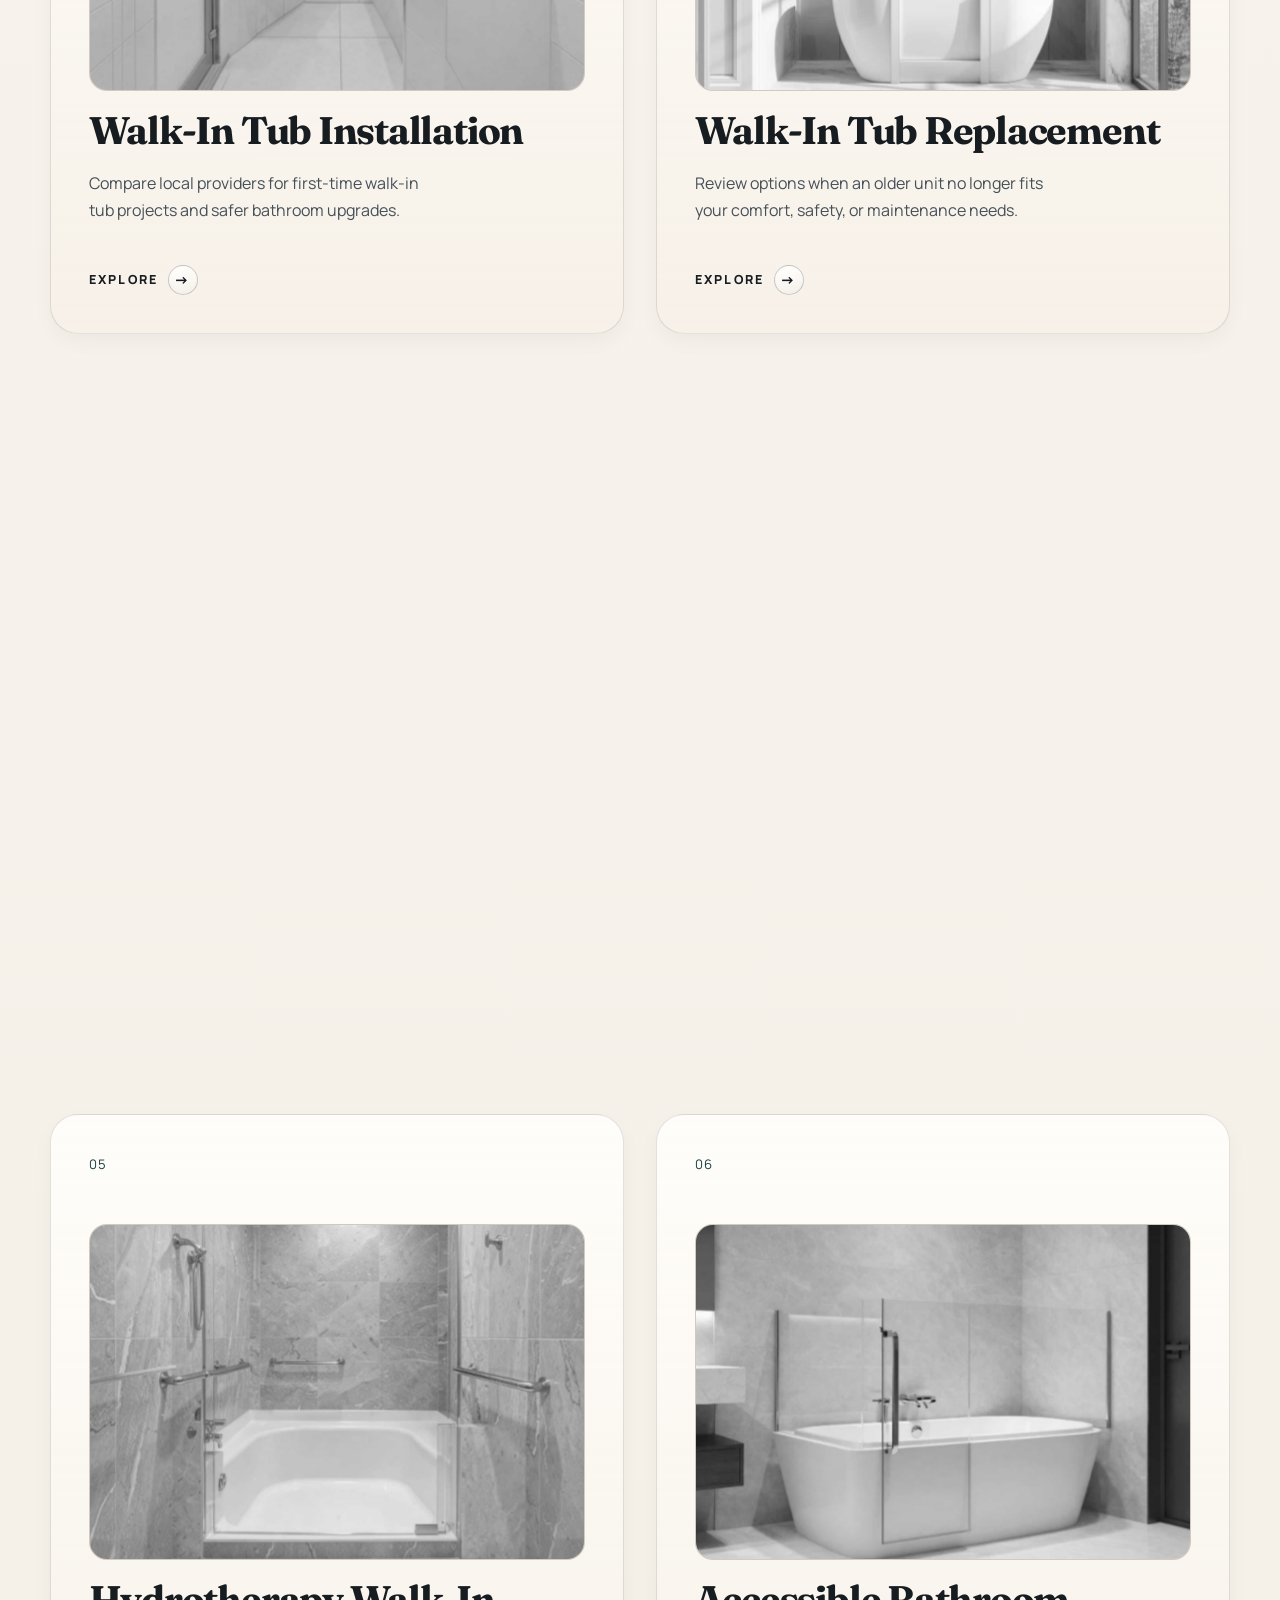
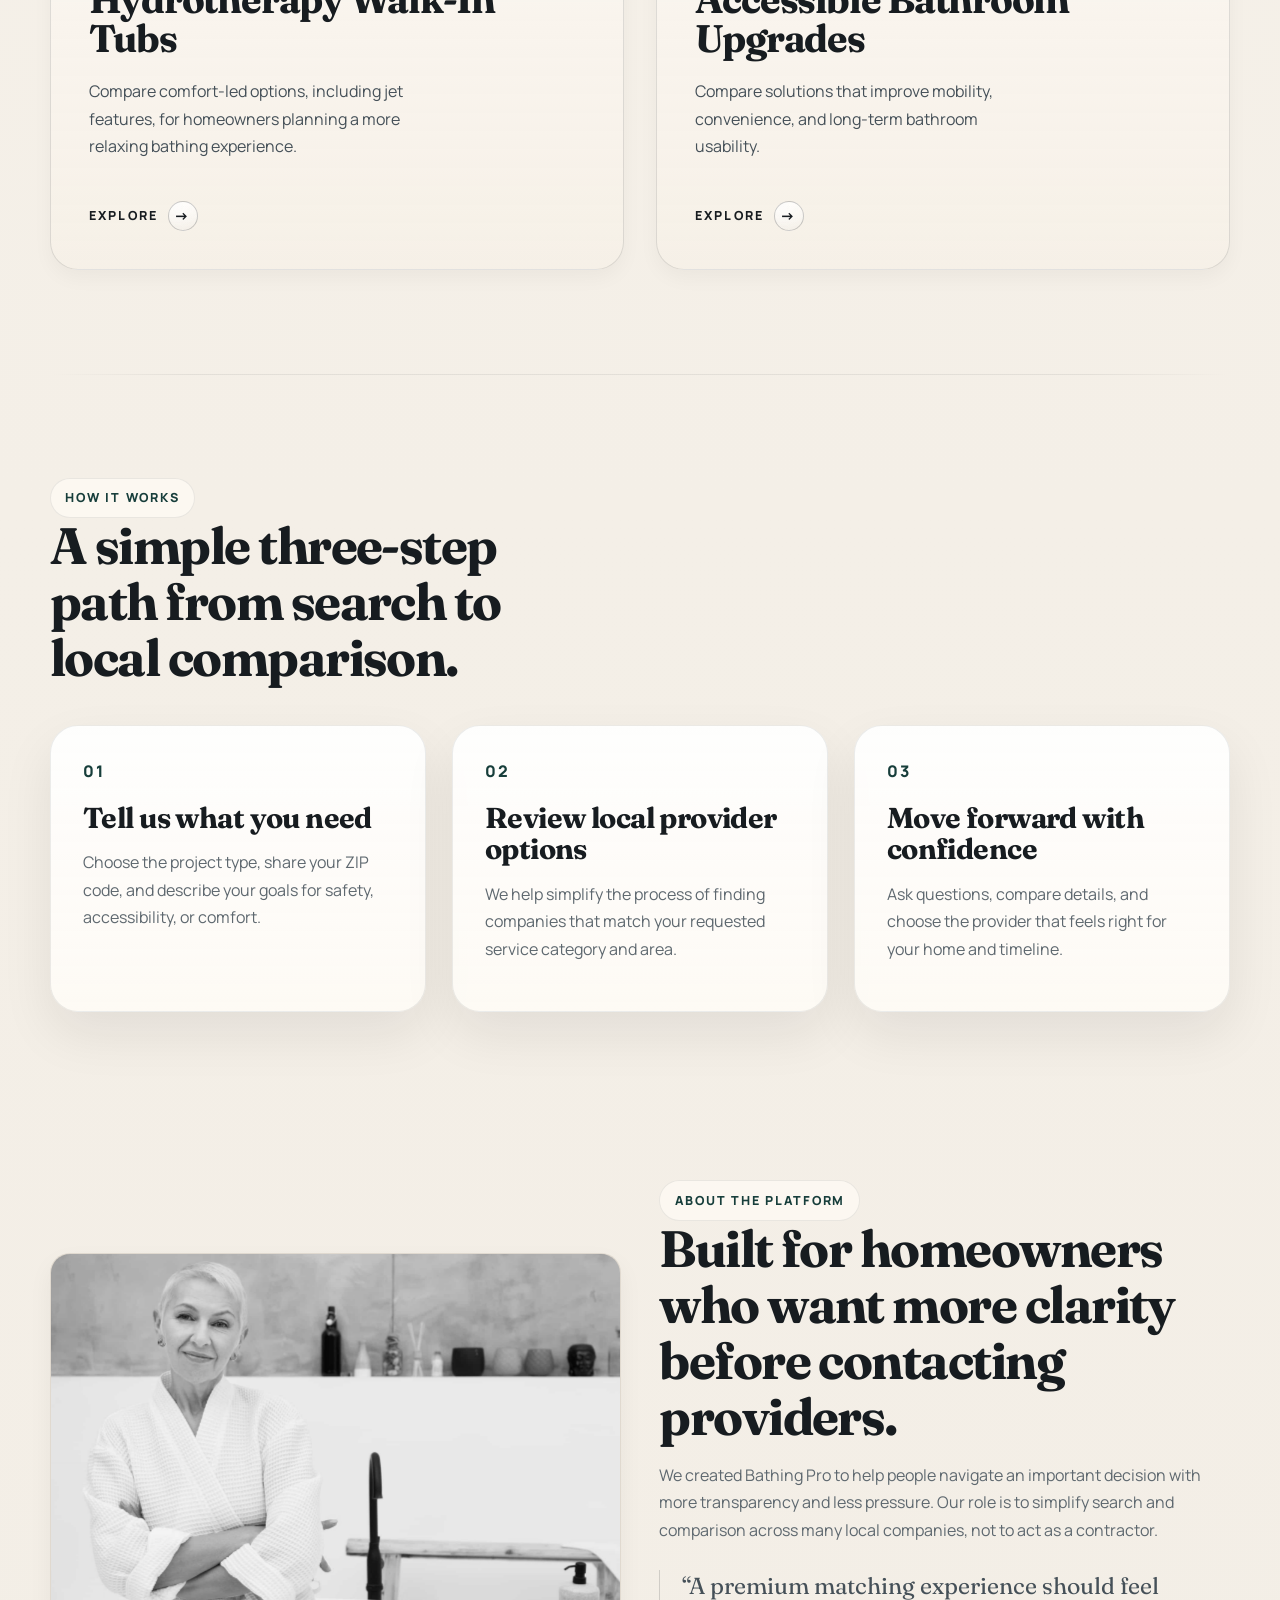
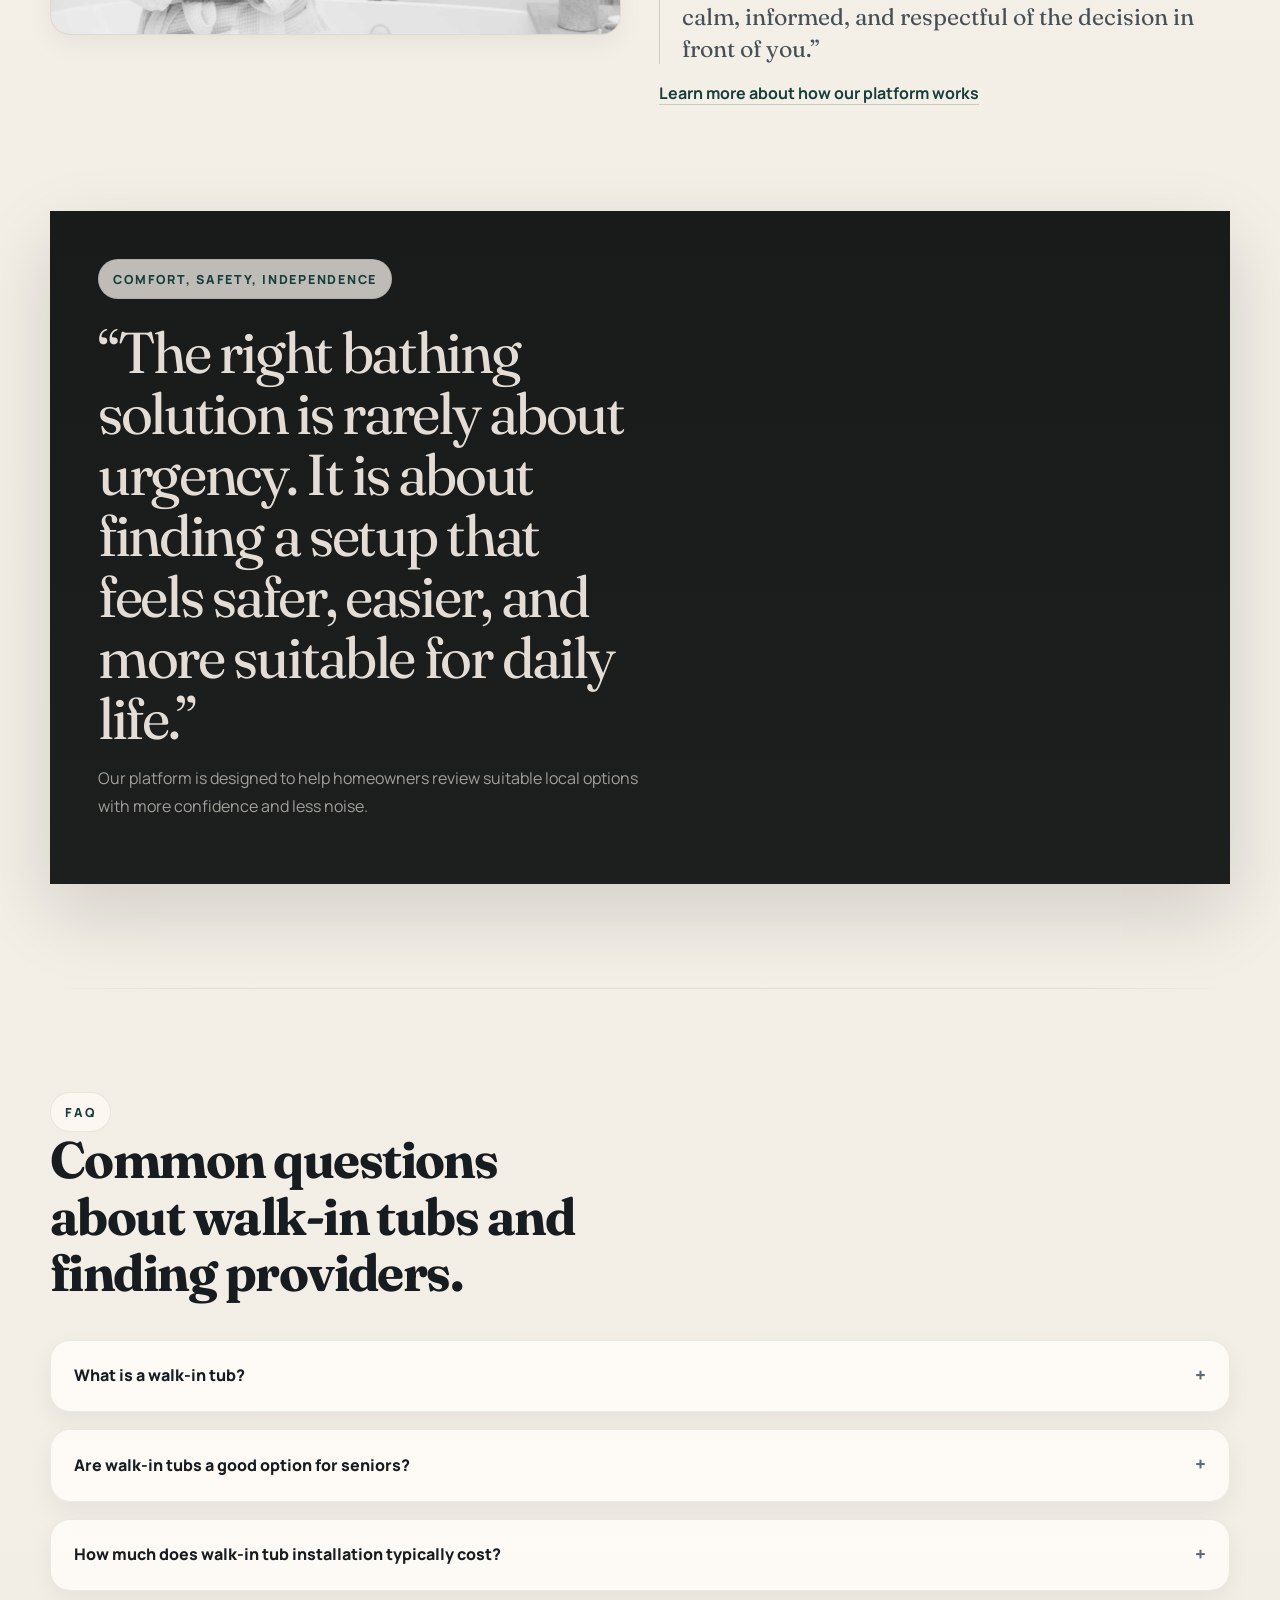
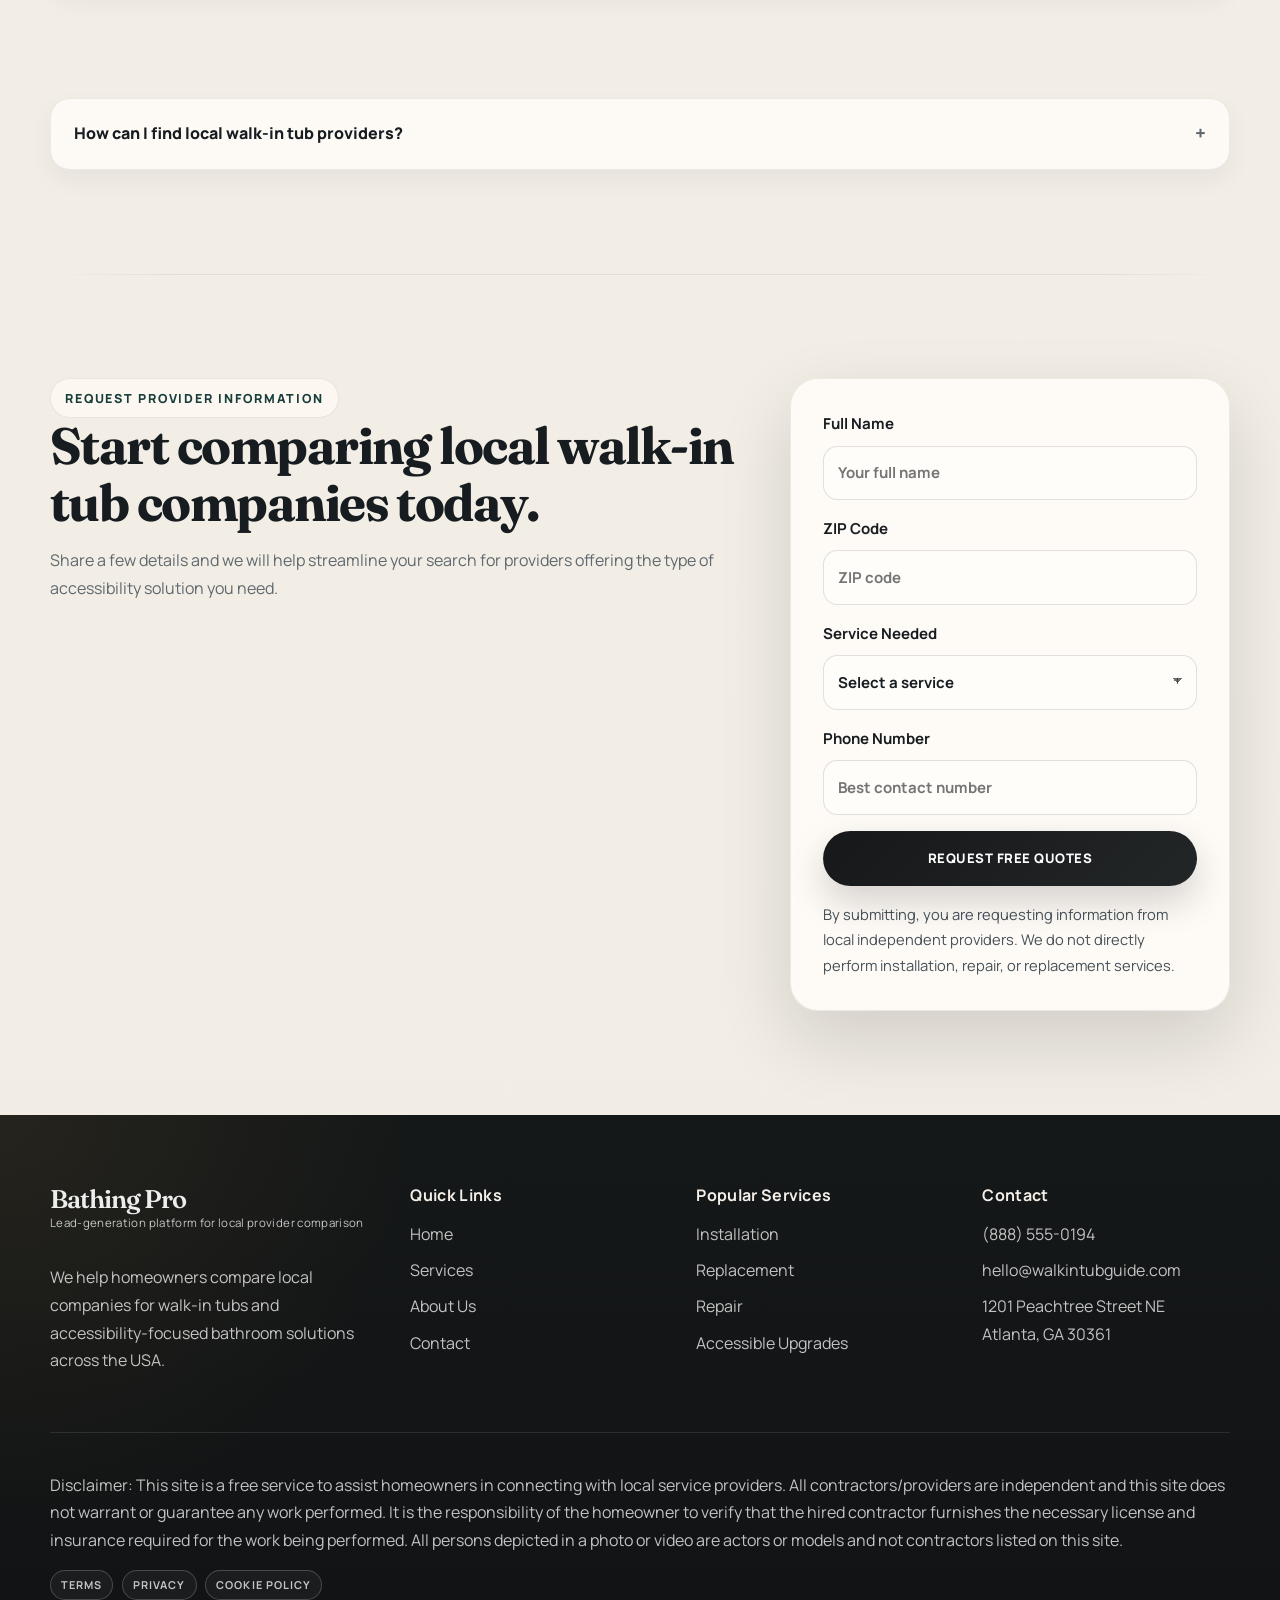
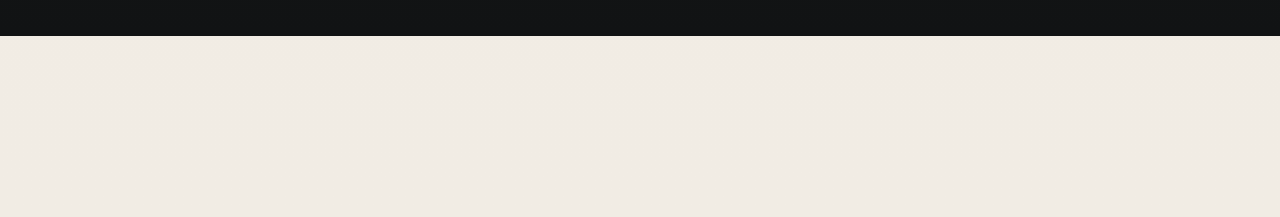
==== commit 63862ccc: "upd" ====
--- a/index.html
+++ b/index.html
@@ -13,44 +13,96 @@
   <link rel="stylesheet" href="assets/css/home.css">
 </head>
 <body data-page="home">
-  <header class="site-header">
-    <div class="container header-shell">
-      <a class="brand" href="index.html" aria-label="Bathing Pro home">
-        <span class="brand-mark">WT</span>
-        <span class="brand-text">
-          <strong>Bathing Pro</strong>
-          <small>Compare local providers with confidence</small>
+<header class="site-header">
+  <div class="container header-shell">
+    <a class="brand" href="index.html" aria-label="Bathing Pro home">
+      <span class="brand-mark">WT</span>
+      <span class="brand-text">
+        <strong>Bathing Pro</strong>
+        <small>Compare local providers with confidence</small>
+      </span>
+    </a>
+
+    <nav class="site-nav" id="site-nav" aria-label="Primary navigation">
+      <a href="index.html" class="is-active">Home</a>
+      <a href="services.html">Services</a>
+      <a href="about.html">About</a>
+      <a href="contact.html">Contact</a>
+    </nav>
+
+    <div class="header-actions">
+      <a class="header-phone mobile-phone" href="tel:+18885550194" aria-label="Call now">
+        <span aria-hidden="true">☎</span>
+      </a>
+
+      <a class="header-phone desktop-phone" href="tel:+18885550194">
+        <span aria-hidden="true">☎</span>
+        <span>Call Now (888) 555-0194</span>
+      </a>
+
+      <button class="nav-toggle" type="button" aria-expanded="false" aria-controls="mobile-menu-panel"
+        aria-label="Open menu">
+        <span class="nav-icon nav-icon-open" aria-hidden="true">
+          <svg viewBox="0 0 24 24" role="img" focusable="false">
+            <path d="M4 7h16M4 12h16M4 17h16" />
+          </svg>
         </span>
-      </a>
-      <nav class="site-nav" id="site-nav" aria-label="Primary navigation">
-        <a href="index.html" class="is-active">Home</a>
-        <a href="services.html">Services</a>
-        <a href="about.html">About</a>
-        <a href="contact.html">Contact</a>
-      </nav>
-      <div class="header-actions">
-        <a class="header-phone mobile-phone" href="tel:+18885550194" aria-label="Call now">
-          <span aria-hidden="true">☎</span>
-        </a>
-        <a class="header-phone desktop-phone" href="tel:+18885550194">
-          <span aria-hidden="true">☎</span>
-          <span>Call Now (888) 555-0194</span>
-        </a>
-        <button class="nav-toggle" type="button" aria-expanded="false" aria-controls="site-nav" aria-label="Open menu">
-          <span class="nav-icon nav-icon-open" aria-hidden="true">
-            <svg viewBox="0 0 24 24" role="img" focusable="false">
-              <path d="M4 7h16M4 12h16M4 17h16" />
-            </svg>
-          </span>
-          <span class="nav-icon nav-icon-close" aria-hidden="true">
-            <svg viewBox="0 0 24 24" role="img" focusable="false">
-              <path d="M6 6l12 12M18 6l-12 12" />
-            </svg>
-          </span>
+        <span class="nav-icon nav-icon-close" aria-hidden="true">
+          <svg viewBox="0 0 24 24" role="img" focusable="false">
+            <path d="M6 6l12 12M18 6l-12 12" />
+          </svg>
+        </span>
+      </button>
+    </div>
+  </div>
+</header>
+
+<aside class="mobile-menu-panel" id="mobile-menu-panel" aria-hidden="true" aria-label="Mobile navigation">
+  <div class="mobile-menu-shell">
+    <div class="mobile-menu-topbar">
+      <a class="mobile-menu-brand" href="index.html">Bathing Pro</a>
+
+      <button type="button" class="mobile-menu-close" aria-label="Close menu">
+        <svg viewBox="0 0 24 24" role="img" focusable="false" aria-hidden="true">
+          <path d="M6 6l12 12M18 6l-12 12" />
+        </svg>
+      </button>
+    </div>
+
+    <nav class="mobile-menu-nav" aria-label="Mobile primary navigation">
+      <a href="index.html">Home</a>
+
+      <div class="mobile-menu-accordion-item">
+        <button type="button" class="mobile-menu-accordion-toggle" aria-expanded="false"
+          aria-controls="mobile-services-submenu">
+          <span>Services</span>
+          <svg viewBox="0 0 24 24" role="img" focusable="false" aria-hidden="true">
+            <path d="M7 10l5 5 5-5" />
+          </svg>
         </button>
-      </div>
+
+        <div class="mobile-menu-accordion-panel" id="mobile-services-submenu" aria-hidden="true">
+          <a href="services/walk-in-tub-installation.html">Walk-In Tub Installation</a>
+          <a href="services/walk-in-tub-replacement.html">Walk-In Tub Replacement</a>
+          <a href="services/walk-in-tub-repair.html">Walk-In Tub Repair</a>
+          <a href="services/bathtub-safety-modifications.html">Bath Safety Upgrades</a>
+          <a href="services/walk-in-tub-repair.html">Walk-In Tub Maintenance</a>
+          <a href="contact.html">Walk-In Tub Consultation</a>
+        </div>
+      </div>
+
+      <a href="about.html">About</a>
+      <a href="contact.html">Contact</a>
+    </nav>
+
+    <div class="mobile-menu-contact">
+      <p>Contact</p>
+      <a href="tel:+18885550194">(888) 555-0194</a>
+      <a href="mailto:hello@walkintubguide.com">hello@walkintubguide.com</a>
+      <span>1201 Peachtree Street NE, Atlanta, GA 30361</span>
     </div>
-  </header>
+  </div>
+</aside>
 
   <main>
     <section class="hero-section">
--- a/assets/css/style.css
+++ b/assets/css/style.css
@@ -32,6 +32,7 @@
 
 html {
   scroll-behavior: smooth;
+  overflow-x: clip;
 }
 
 body {
@@ -45,9 +46,18 @@
   line-height: 1.72;
   text-rendering: optimizeLegibility;
   -webkit-font-smoothing: antialiased;
-}
-
-img {
+  overflow-x: clip;
+}
+
+body.menu-open {
+  overflow: hidden;
+  touch-action: none;
+}
+
+img,
+svg,
+video,
+canvas {
   max-width: 100%;
   display: block;
 }
@@ -144,7 +154,12 @@
   letter-spacing: 0.04em;
   text-transform: uppercase;
   font-size: 0.82rem;
-  transition: transform 0.35s var(--ease-premium), box-shadow 0.35s var(--ease-premium), background 0.35s var(--ease-premium), border-color 0.35s var(--ease-premium), color 0.35s var(--ease-premium);
+  transition:
+    transform 0.35s var(--ease-premium),
+    box-shadow 0.35s var(--ease-premium),
+    background 0.35s var(--ease-premium),
+    border-color 0.35s var(--ease-premium),
+    color 0.35s var(--ease-premium);
 }
 
 .btn:hover {
@@ -235,8 +250,9 @@
 .site-header {
   position: sticky;
   top: 0;
-  z-index: 50;
+  z-index: 130;
   backdrop-filter: blur(14px);
+  -webkit-backdrop-filter: blur(14px);
   background: rgba(251, 248, 242, 0.88);
   border-bottom: 1px solid rgba(23, 28, 32, 0.08);
   transition: background 0.3s ease, box-shadow 0.3s ease, border-color 0.3s ease;
@@ -257,20 +273,12 @@
 .brand {
   display: inline-flex;
   align-items: center;
-  gap: 0.9rem;
+  gap: 0;
   min-width: 0;
 }
 
 .brand-mark {
-  display: grid;
-  place-items: center;
-  width: 3rem;
-  height: 3rem;
-  border-radius: 1rem;
-  background: linear-gradient(135deg, #1f4e49 0%, #b88b4a 100%);
-  color: #fff;
-  font-weight: 800;
-  box-shadow: 0 12px 25px rgba(23, 62, 59, 0.18);
+  display: none;
 }
 
 .brand-text {
@@ -290,15 +298,6 @@
   color: var(--muted);
   font-size: 0.72rem;
   letter-spacing: 0.03em;
-}
-
-/* Premium wordmark logo (BathingPro-like) */
-.brand {
-  gap: 0;
-}
-
-.brand-mark {
-  display: none;
 }
 
 .site-header .brand-text small {
@@ -348,6 +347,19 @@
 
 .site-nav a:hover {
   color: #1f2f36;
+}
+
+.mobile-services-row {
+  display: contents;
+}
+
+.mobile-services-toggle,
+.mobile-services-menu {
+  display: none;
+}
+
+.mobile-menu-panel {
+  display: none;
 }
 
 .header-actions {
@@ -377,59 +389,6 @@
   box-shadow: 0 18px 34px rgba(22, 24, 25, 0.22);
 }
 
-.header-email {
-  display: inline-flex;
-  align-items: center;
-  justify-content: center;
-  gap: 0.5rem;
-  border-radius: 999px;
-  border: 1px solid rgba(23, 28, 32, 0.2);
-  background: rgba(255, 253, 250, 0.82);
-  color: var(--text);
-  font-weight: 800;
-  letter-spacing: 0.08em;
-  text-transform: uppercase;
-  font-size: 0.73rem;
-  transition: transform 0.25s ease, box-shadow 0.25s ease, border-color 0.25s ease, background 0.25s ease;
-}
-
-.header-email:hover {
-  transform: translateY(-2px);
-  border-color: rgba(23, 28, 32, 0.28);
-  background: rgba(255, 253, 250, 0.96);
-  box-shadow: 0 14px 26px rgba(17, 23, 28, 0.1);
-}
-
-.header-email-icon {
-  display: inline-flex;
-  align-items: center;
-  justify-content: center;
-  width: 1rem;
-  height: 1rem;
-}
-
-.header-email-icon svg {
-  width: 1rem;
-  height: 1rem;
-  fill: none;
-  stroke: currentColor;
-  stroke-width: 1.9;
-  stroke-linecap: round;
-  stroke-linejoin: round;
-}
-
-.desktop-email {
-  min-height: 3.3rem;
-  padding: 0.9rem 1.2rem;
-}
-
-.mobile-email {
-  display: none;
-  width: 2.9rem;
-  height: 2.9rem;
-  font-size: 1rem;
-}
-
 .desktop-phone {
   min-height: 3.3rem;
   padding: 0.9rem 1.3rem;
@@ -450,6 +409,7 @@
   border-radius: 0.9rem;
   background: rgba(255, 253, 250, 0.92);
   padding: 0;
+  cursor: pointer;
 }
 
 .nav-icon {
@@ -485,12 +445,12 @@
 .nav-menu-extra {
   display: none;
 }
+
 .page-hero {
   position: relative;
   overflow: hidden;
   padding: 7.8rem 0 4.8rem;
-
-  background-image: url('../images/about/about-hero.jpg');
+  background-image: url("../images/about/about-hero.jpg");
   background-size: cover;
   background-position: center;
   background-repeat: no-repeat;
@@ -500,9 +460,7 @@
   content: "";
   position: absolute;
   inset: 0;
-  background: linear-gradient(to bottom,
-      rgba(12, 14, 16, 0.32),
-      rgba(12, 14, 16, 0.12));
+  background: linear-gradient(to bottom, rgba(12, 14, 16, 0.32), rgba(12, 14, 16, 0.12));
   z-index: 0;
 }
 
@@ -517,9 +475,7 @@
   max-width: 64rem;
   padding: 1.4rem 1.6rem;
   border-radius: 24px;
-  background: linear-gradient(135deg,
-      rgba(20, 22, 24, 0.24),
-      rgba(20, 22, 24, 0.08));
+  background: linear-gradient(135deg, rgba(20, 22, 24, 0.24), rgba(20, 22, 24, 0.08));
   backdrop-filter: blur(6px);
   -webkit-backdrop-filter: blur(6px);
 }
@@ -560,12 +516,15 @@
 .hero-insight-panel,
 .service-overview-card,
 .step-card {
-  background:
-    linear-gradient(180deg, rgba(255, 255, 255, 0.9) 0%, rgba(255, 252, 247, 0.84) 100%);
+  background: linear-gradient(180deg, rgba(255, 255, 255, 0.9) 0%, rgba(255, 252, 247, 0.84) 100%);
   border: 1px solid rgba(23, 28, 32, 0.08);
   border-radius: var(--radius);
   box-shadow: var(--shadow);
-  transition: transform 0.42s var(--ease-premium), box-shadow 0.42s var(--ease-premium), border-color 0.42s var(--ease-premium), background 0.42s var(--ease-premium);
+  transition:
+    transform 0.42s var(--ease-premium),
+    box-shadow 0.42s var(--ease-premium),
+    border-color 0.42s var(--ease-premium),
+    background 0.42s var(--ease-premium);
 }
 
 .feature-card,
@@ -616,6 +575,7 @@
 }
 
 @media (prefers-reduced-motion: reduce) {
+
   .editorial-image img,
   .service-media img,
   .service-category-media img {
@@ -666,7 +626,9 @@
 .lead-form select,
 .contact-form select {
   appearance: none;
-  background-image: linear-gradient(45deg, transparent 50%, rgba(23, 28, 32, 0.62) 50%), linear-gradient(135deg, rgba(23, 28, 32, 0.62) 50%, transparent 50%);
+  background-image:
+    linear-gradient(45deg, transparent 50%, rgba(23, 28, 32, 0.62) 50%),
+    linear-gradient(135deg, rgba(23, 28, 32, 0.62) 50%, transparent 50%);
   background-position: calc(100% - 1.1rem) calc(50% - 2px), calc(100% - 0.8rem) calc(50% - 2px);
   background-size: 6px 6px, 6px 6px;
   background-repeat: no-repeat;
@@ -698,11 +660,6 @@
   padding-top: 4.5rem;
 }
 
-.site-footer .brand-mark {
-  background: linear-gradient(135deg, #d2b080 0%, #4b665f 100%);
-  color: #131617;
-}
-
 .site-footer p,
 .site-footer li,
 .site-footer a,
@@ -721,7 +678,7 @@
   padding: 0;
 }
 
-.footer-grid li + li {
+.footer-grid li+li {
   margin-top: 0.55rem;
 }
 
@@ -902,75 +859,203 @@
 }
 
 @media (max-width: 980px) {
-  body.menu-open {
-    overflow: hidden;
+  .site-nav {
+    display: none;
+  }
+
+  .desktop-phone {
+    display: none;
+  }
+
+  .mobile-phone,
+  .nav-toggle {
+    display: inline-flex;
+    align-items: center;
+    justify-content: center;
   }
 
   .header-actions {
     position: relative;
-    z-index: 75;
-  }
-
-  .site-nav {
+    z-index: 151;
+  }
+
+  .nav-toggle {
+    position: relative;
+    z-index: 151;
+  }
+
+  body.menu-open .mobile-phone {
+    opacity: 0;
+    pointer-events: none;
+  }
+
+  .mobile-menu-panel {
     position: fixed;
     inset: 0;
-    display: flex;
-    flex-direction: column;
-    align-items: flex-start;
-    justify-content: flex-start;
-    gap: 0.2rem;
-    padding: calc(7rem + env(safe-area-inset-top, 0px)) 1.35rem calc(1.8rem + env(safe-area-inset-bottom, 0px));
-    min-height: 100vh;
-    height: 100svh;
-    background: rgba(248, 243, 235, 0.99);
-    border: 0;
-    box-shadow: none;
+    z-index: 150;
+    display: block;
     opacity: 0;
+    visibility: hidden;
     pointer-events: none;
-    transform: translateY(-100%);
-    z-index: 60;
-    overflow-y: auto;
-  }
-
-  .site-nav.is-open {
+    transform: translateY(12px);
+    transition:
+      opacity 0.28s var(--ease-premium),
+      transform 0.32s var(--ease-premium),
+      visibility 0.32s ease;
+    background:
+      radial-gradient(circle at 90% 6%, rgba(184, 139, 74, 0.22), transparent 34%),
+      radial-gradient(circle at 8% 96%, rgba(37, 95, 88, 0.18), transparent 36%),
+      linear-gradient(180deg, rgba(250, 245, 236, 0.99), rgba(243, 236, 225, 0.98));
+    backdrop-filter: blur(12px);
+    -webkit-backdrop-filter: blur(12px);
+    overflow-x: hidden;
+  }
+
+  .mobile-menu-panel.is-open {
     opacity: 1;
+    visibility: visible;
     pointer-events: auto;
     transform: translateY(0);
   }
 
-  .nav-toggle {
-    position: relative;
-    z-index: 76;
-  }
-
-  body.menu-open .mobile-phone,
-  body.menu-open .mobile-email {
+  .mobile-menu-shell {
+    min-height: 100dvh;
+    padding: calc(1rem + env(safe-area-inset-top, 0px)) 1rem calc(1rem + env(safe-area-inset-bottom, 0px));
+    display: grid;
+    grid-template-rows: auto 1fr auto;
+    gap: 1.05rem;
+    overflow-y: auto;
+    overscroll-behavior: contain;
+  }
+
+  .mobile-menu-topbar {
+    display: flex;
+    align-items: center;
+    justify-content: space-between;
+    gap: 0.75rem;
+  }
+
+  .mobile-menu-brand {
+    font-family: "Fraunces", serif;
+    font-size: 1.45rem;
+    letter-spacing: -0.03em;
+    color: #1a2228;
+  }
+
+  .mobile-menu-close {
+    width: 2.7rem;
+    height: 2.7rem;
+    border: 1px solid rgba(23, 28, 32, 0.18);
+    border-radius: 0.85rem;
+    background: rgba(255, 253, 248, 0.9);
+    display: inline-flex;
+    align-items: center;
+    justify-content: center;
+    box-shadow: 0 10px 24px rgba(13, 18, 22, 0.08);
+    cursor: pointer;
+  }
+
+  .mobile-menu-close svg {
+    width: 1.08rem;
+    height: 1.08rem;
+    fill: none;
+    stroke: rgba(23, 28, 32, 0.92);
+    stroke-width: 2;
+    stroke-linecap: round;
+    stroke-linejoin: round;
+  }
+
+  .mobile-menu-nav {
+    display: grid;
+    align-content: start;
+    gap: 0.52rem;
+  }
+
+  .mobile-menu-nav>a,
+  .mobile-menu-accordion-toggle {
+    width: 100%;
+    min-height: 3.2rem;
+    padding: 0.82rem 0.95rem;
+    border: 1px solid rgba(23, 28, 32, 0.13);
+    border-radius: 14px;
+    background: rgba(255, 253, 248, 0.74);
+    box-shadow: 0 8px 20px rgba(13, 18, 22, 0.06);
+    color: #232f35;
+    font-size: 0.9rem;
+    font-weight: 800;
+    letter-spacing: 0.12em;
+    text-transform: uppercase;
+  }
+
+  .mobile-menu-accordion-toggle {
+    display: flex;
+    align-items: center;
+    justify-content: space-between;
+    gap: 0.6rem;
+    cursor: pointer;
+  }
+
+  .mobile-menu-accordion-toggle svg {
+    width: 1rem;
+    height: 1rem;
+    fill: none;
+    stroke: rgba(23, 28, 32, 0.88);
+    stroke-width: 2;
+    stroke-linecap: round;
+    stroke-linejoin: round;
+    transition: transform 0.25s ease;
+    flex-shrink: 0;
+  }
+
+  .mobile-menu-accordion-toggle[aria-expanded="true"] svg {
+    transform: rotate(180deg);
+  }
+
+  .mobile-menu-accordion-panel {
+    display: grid;
+    gap: 0.42rem;
+    max-height: 0;
+    overflow: hidden;
     opacity: 0;
-    pointer-events: none;
-  }
-
-  .site-nav a {
-    width: 100%;
-    padding: 1rem 0;
-    border-bottom: 1px solid rgba(23, 28, 32, 0.1);
-    font-size: 1rem;
-    letter-spacing: 0.09em;
-  }
-
-  .site-nav a::after {
-    display: none;
-  }
-
-  .nav-menu-extra {
+    transform: translateY(-4px);
+    transition:
+      max-height 0.3s var(--ease-premium),
+      opacity 0.24s ease,
+      transform 0.24s ease,
+      margin 0.2s ease;
+  }
+
+  .mobile-menu-accordion-panel.is-open {
+    max-height: 28rem;
+    opacity: 1;
+    transform: translateY(0);
+    margin: 0.2rem 0 0.25rem;
+  }
+
+  .mobile-menu-accordion-panel a {
+    min-height: 2.5rem;
+    padding: 0.65rem 0.85rem;
+    border: 1px solid rgba(23, 28, 32, 0.1);
+    border-radius: 11px;
+    background: rgba(255, 253, 248, 0.62);
+    color: #344148;
+    font-size: 0.76rem;
+    font-weight: 700;
+    letter-spacing: 0.1em;
+    text-transform: uppercase;
+  }
+
+  .mobile-menu-contact {
     display: grid;
     gap: 0.45rem;
-    margin-top: 1.2rem;
-    padding-top: 1rem;
-    width: 100%;
-    border-top: 1px solid rgba(23, 28, 32, 0.14);
-  }
-
-  .nav-menu-extra p {
+    padding: 1rem;
+    border: 1px solid rgba(23, 28, 32, 0.13);
+    border-radius: 16px;
+    background: rgba(255, 252, 246, 0.76);
+    box-shadow: 0 12px 28px rgba(13, 18, 22, 0.08);
+  }
+
+  .mobile-menu-contact p {
     margin: 0;
     color: rgba(23, 62, 59, 0.78);
     font-size: 0.7rem;
@@ -979,41 +1064,12 @@
     text-transform: uppercase;
   }
 
-  .nav-menu-extra a,
-  .nav-menu-extra span {
+  .mobile-menu-contact a,
+  .mobile-menu-contact span {
     color: var(--muted-strong);
-    font-size: 0.95rem;
-    line-height: 1.45;
-  }
-
-  .nav-menu-extra a {
-    width: auto;
-    padding: 0;
-    border: 0;
-    font-size: 0.96rem;
-    font-weight: 600;
-    letter-spacing: 0;
-    text-transform: none;
-  }
-
-  .nav-menu-extra span {
-    font-size: 0.9rem;
-  }
-
-  .desktop-phone {
-    display: none;
-  }
-
-  .desktop-email {
-    display: none;
-  }
-
-  .mobile-phone,
-  .mobile-email,
-  .nav-toggle {
-    display: inline-flex;
-    align-items: center;
-    justify-content: center;
+    font-size: 0.92rem;
+    line-height: 1.4;
+    overflow-wrap: anywhere;
   }
 
   .split-panel,
@@ -1027,14 +1083,14 @@
     padding: 4.5rem 0;
   }
 
+  .container {
+    width: min(calc(100% - 1.4rem), var(--container));
+  }
+
   .header-shell {
     min-height: 5rem;
   }
 
-  .brand-text small {
-    display: none;
-  }
-
   .brand-text strong {
     font-size: 1.35rem;
   }
@@ -1043,7 +1099,13 @@
     padding: 6.6rem 0 4rem;
   }
 
-  .section-heading h2 {
+  .page-hero .container {
+    padding: 1.1rem 1rem;
+    border-radius: 18px;
+  }
+
+  .section-heading h2,
+  .section-heading p {
     max-width: 100%;
   }
 
@@ -1070,30 +1132,58 @@
   .swipe-track {
     display: grid !important;
     grid-auto-flow: column;
-    grid-auto-columns: min(84%, 22rem);
-    gap: 0.85rem;
+    grid-auto-columns: min(92%, 23rem);
+    gap: 0.9rem;
     overflow-x: auto;
     scroll-snap-type: x mandatory;
     scroll-padding-inline: 0.2rem;
     -webkit-overflow-scrolling: touch;
-    padding: 0.15rem 0.05rem 0.35rem;
-  }
-
-  .swipe-track > * {
+    padding: 0.2rem 0.1rem 0.5rem;
+    scrollbar-width: none;
+  }
+
+  .swipe-track::-webkit-scrollbar {
+    display: none;
+  }
+
+  .swipe-track>* {
     width: 100%;
     scroll-snap-align: start;
+    scroll-snap-stop: always;
+    min-height: 0;
+    overflow: hidden;
+  }
+
+  .swipe-track>.swipe-clone {
+    pointer-events: none;
   }
 
   .service-grid.swipe-track {
-    grid-auto-columns: min(88%, 24.5rem);
-  }
-
-  .swipe-track {
-    scrollbar-width: none;
-  }
-
-  .swipe-track::-webkit-scrollbar {
-    display: none;
+    grid-auto-columns: min(92%, 24.5rem);
+  }
+
+  .swipe-pagination {
+    display: flex;
+    align-items: center;
+    justify-content: center;
+    gap: 0.52rem;
+    margin: 0.35rem 0 1.35rem;
+    padding: 0.25rem 0;
+  }
+
+  .swipe-dot {
+    width: 0.48rem;
+    height: 0.48rem;
+    border: 0;
+    border-radius: 999px;
+    padding: 0;
+    background: rgba(23, 28, 32, 0.24);
+    transition: transform 0.24s ease, background 0.24s ease, width 0.24s ease;
+  }
+
+  .swipe-dot.is-active {
+    width: 1.25rem;
+    background: linear-gradient(135deg, rgba(23, 62, 59, 0.94), rgba(184, 139, 74, 0.9));
   }
 }
 
@@ -1104,7 +1194,6 @@
 
   .btn,
   .header-phone,
-  .header-email,
   .feature-card,
   .service-card,
   .detail-card,
@@ -1120,4 +1209,4 @@
     animation: none !important;
     transform: none !important;
   }
-}
+}
